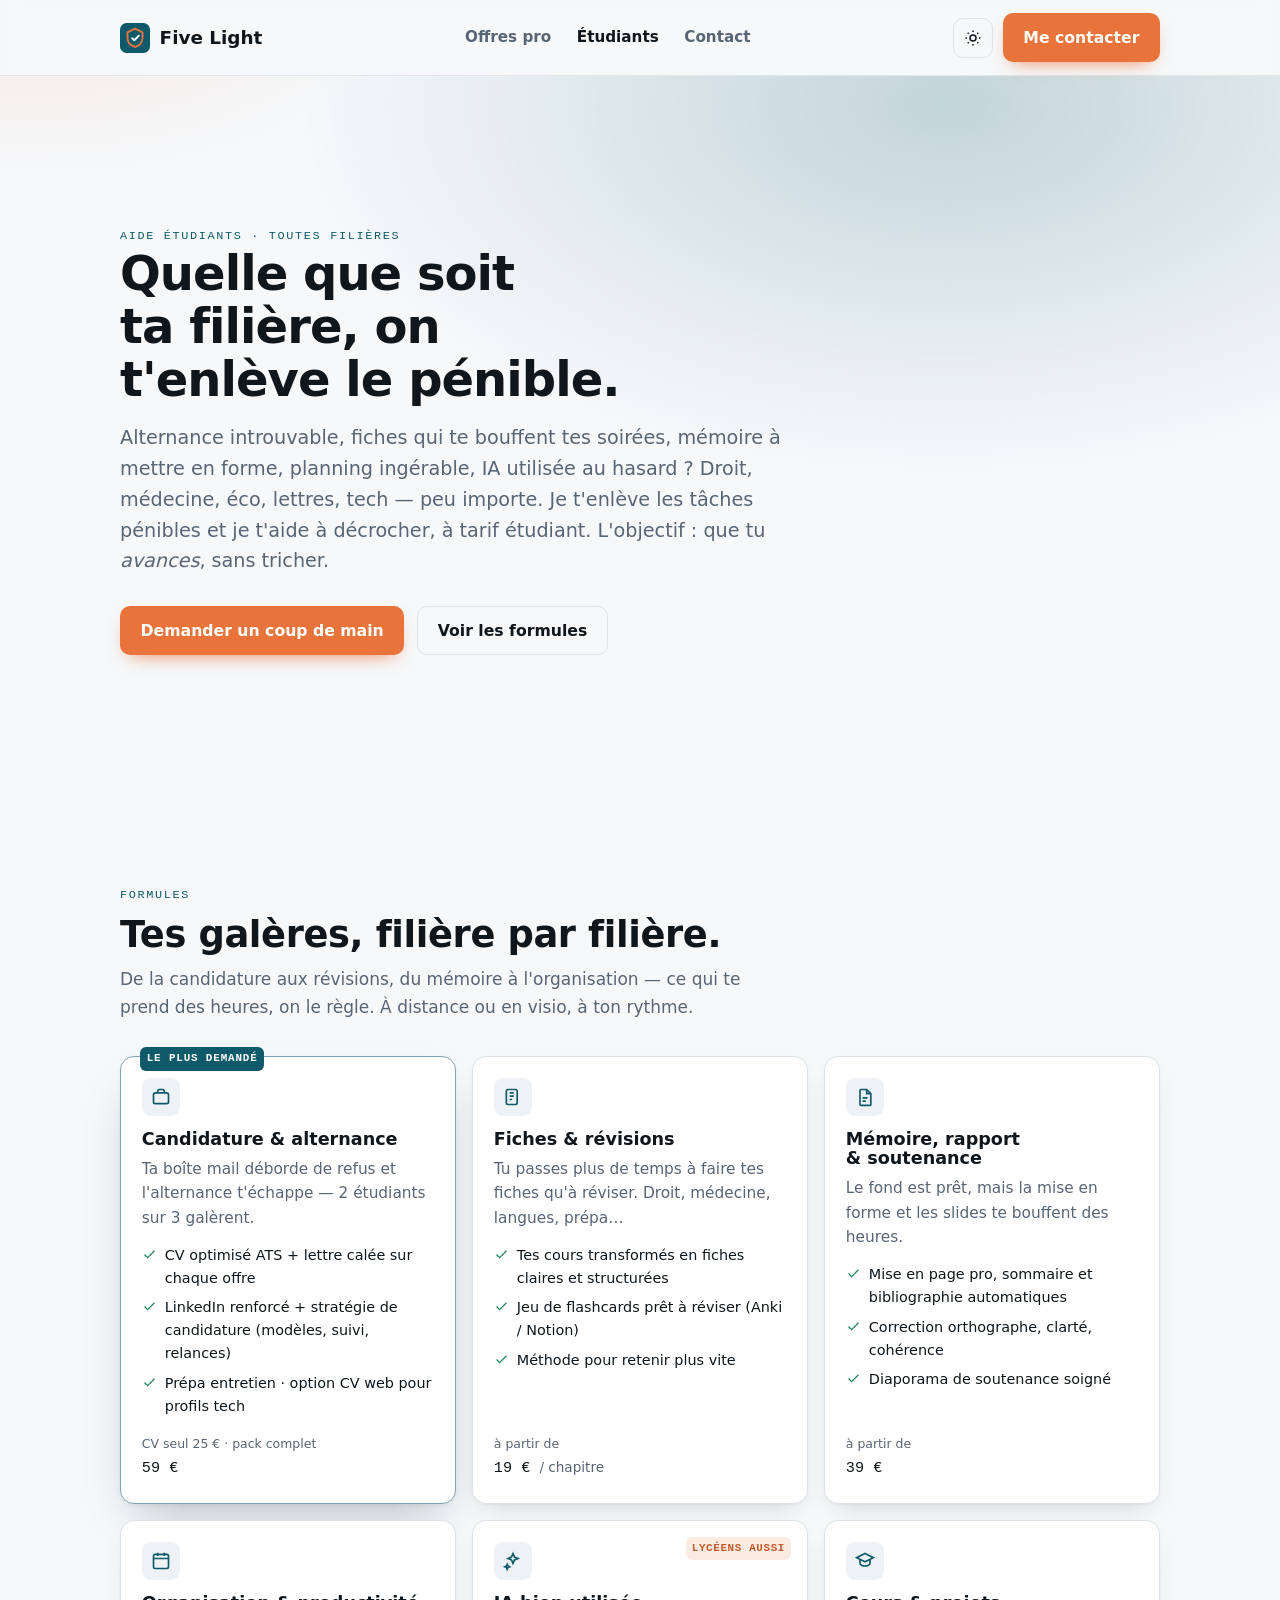
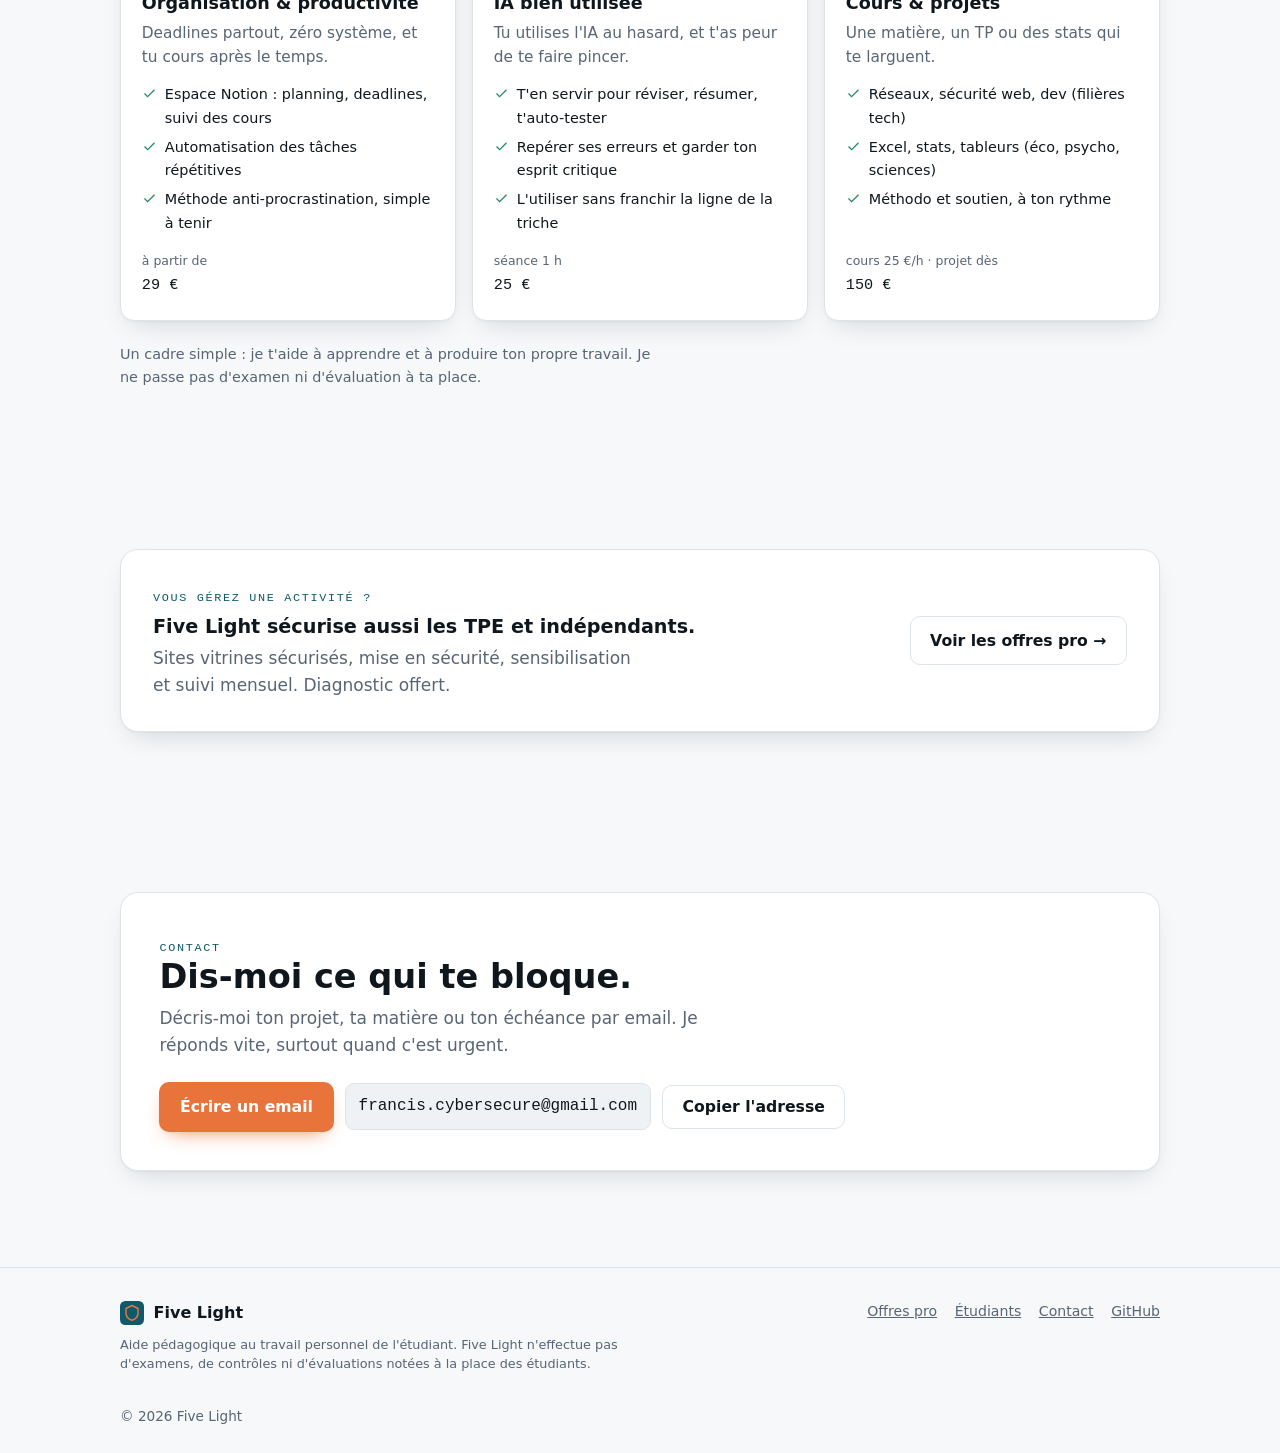
==== etudiants.html @ bbffa9ee "Add files via upload" ====
<!doctype html>
<html lang="fr">
<head>
<meta charset="utf-8">
<meta name="viewport" content="width=device-width, initial-scale=1, viewport-fit=cover">
<title>Five Light — Aide étudiants réseau & sécurité</title>
<meta name="description" content="Aide aux projets réseau et sécurité, cours particuliers, relecture avant rendu et optimisation de CV/candidatures, à tarif étudiant. Expliqué clairement pour que vous compreniez, pas seulement pour rendre.">

<meta http-equiv="Content-Security-Policy" content="default-src 'self'; style-src 'self' 'unsafe-inline' https://fonts.googleapis.com; font-src https://fonts.gstatic.com; img-src 'self' data:; script-src 'self' 'unsafe-inline'; connect-src 'self'; base-uri 'self'; form-action 'self'; object-src 'none'">
<meta name="referrer" content="strict-origin-when-cross-origin">
<meta name="color-scheme" content="light dark">
<meta name="theme-color" content="#0e5a6b">

<link rel="icon" href="data:image/svg+xml,%3Csvg xmlns='http://www.w3.org/2000/svg' viewBox='0 0 32 32'%3E%3Crect width='32' height='32' rx='7' fill='%230e5a6b'/%3E%3Cpath d='M16 6l8 4v6c0 5-3.4 8.2-8 9.6C11.4 24.2 8 21 8 16v-6z' fill='none' stroke='%23e8743b' stroke-width='2' stroke-linejoin='round'/%3E%3Cpath d='M13 16.2l2.2 2.2L20 13.6' fill='none' stroke='%23fff' stroke-width='2' stroke-linecap='round' stroke-linejoin='round'/%3E%3C/svg%3E">

<link rel="preconnect" href="https://fonts.googleapis.com">
<link rel="preconnect" href="https://fonts.gstatic.com" crossorigin>
<link rel="stylesheet" href="https://fonts.googleapis.com/css2?family=Sora:wght@500;600;700&family=Mulish:wght@400;500;600;700&family=IBM+Plex+Mono:wght@500&display=swap">
<link rel="stylesheet" href="styles.css">
</head>
<body>
<a class="skip" href="#top">Aller au contenu</a>

<header class="site">
  <div class="wrap nav">
    <a class="brand" href="index.html" aria-label="Five Light, accueil">
      <svg class="mark" viewBox="0 0 32 32" aria-hidden="true"><rect width="32" height="32" rx="7" fill="var(--primary)"/><path d="M16 6l8 4v6c0 5-3.4 8.2-8 9.6C11.4 24.2 8 21 8 16v-6z" fill="none" stroke="var(--accent)" stroke-width="2" stroke-linejoin="round"/><path d="M13 16.2l2.2 2.2L20 13.6" fill="none" stroke="#fff" stroke-width="2" stroke-linecap="round" stroke-linejoin="round"/></svg>
      Five&nbsp;Light
    </a>
    <nav class="nav-links" aria-label="Navigation principale">
      <a href="index.html#services">Offres pro</a>
      <a href="etudiants.html" aria-current="page">Étudiants</a>
      <a href="#contact">Contact</a>
    </nav>
    <div class="nav-cta">
      <button class="theme-btn" id="theme" aria-label="Basculer le thème clair/sombre" title="Thème clair/sombre">
        <svg width="18" height="18" viewBox="0 0 24 24" fill="none" stroke="currentColor" stroke-width="2" aria-hidden="true"><circle cx="12" cy="12" r="4"/><path d="M12 2v2M12 20v2M4.9 4.9l1.4 1.4M17.7 17.7l1.4 1.4M2 12h2M20 12h2M4.9 19.1l1.4-1.4M17.7 6.3l1.4-1.4"/></svg>
      </button>
      <a class="btn btn-primary" href="#contact">Me contacter</a>
    </div>
  </div>
</header>

<main id="top">

  <section class="hero subhero" aria-labelledby="h-hero">
    <div class="wrap">
      <span class="eyebrow">Aide étudiants · Toutes filières</span>
      <h1 id="h-hero">Quelle que soit ta filière, on t'enlève le pénible.</h1>
      <p class="lede">Alternance introuvable, fiches qui te bouffent tes soirées, mémoire à mettre en forme, planning ingérable, IA utilisée au hasard ? Droit, médecine, éco, lettres, tech — peu importe. Je t'enlève les tâches pénibles et je t'aide à décrocher, à tarif étudiant. L'objectif : que tu <em>avances</em>, sans tricher.</p>
      <div class="cta-row">
        <a class="btn btn-primary" href="#contact">Demander un coup de main</a>
        <a class="btn btn-ghost" href="#offres">Voir les formules</a>
      </div>
    </div>
  </section>

  <section id="offres" aria-labelledby="h-off">
    <div class="wrap">
      <div class="sec-head">
        <span class="eyebrow">Formules</span>
        <h2 id="h-off">Tes galères, filière par filière.</h2>
        <p>De la candidature aux révisions, du mémoire à l'organisation — ce qui te prend des heures, on le règle. À distance ou en visio, à ton rythme.</p>
      </div>

      <div class="cards three">
        <article class="card feature">
          <span class="ribbon">Le plus demandé</span>
          <div class="ico"><svg width="20" height="20" viewBox="0 0 24 24" fill="none" stroke="currentColor" stroke-width="2"><rect x="3" y="7" width="18" height="13" rx="2"/><path d="M8 7V5a2 2 0 0 1 2-2h4a2 2 0 0 1 2 2v2"/></svg></div>
          <h3>Candidature &amp; alternance</h3>
          <p>Ta boîte mail déborde de refus et l'alternance t'échappe — 2 étudiants sur 3 galèrent.</p>
          <ul>
            <li><svg width="15" height="15" viewBox="0 0 24 24" fill="none" stroke="currentColor" stroke-width="2"><path d="M20 6L9 17l-5-5"/></svg>CV optimisé ATS + lettre calée sur chaque offre</li>
            <li><svg width="15" height="15" viewBox="0 0 24 24" fill="none" stroke="currentColor" stroke-width="2"><path d="M20 6L9 17l-5-5"/></svg>LinkedIn renforcé + stratégie de candidature (modèles, suivi, relances)</li>
            <li><svg width="15" height="15" viewBox="0 0 24 24" fill="none" stroke="currentColor" stroke-width="2"><path d="M20 6L9 17l-5-5"/></svg>Prépa entretien · option CV web pour profils tech</li>
          </ul>
          <div class="price"><small>CV seul 25 € · pack complet</small>59 €</div>
        </article>

        <article class="card">
          <div class="ico"><svg width="20" height="20" viewBox="0 0 24 24" fill="none" stroke="currentColor" stroke-width="2"><rect x="4" y="3" width="13" height="18" rx="2"/><path d="M8 7h5M8 11h5M8 15h3"/></svg></div>
          <h3>Fiches &amp; révisions</h3>
          <p>Tu passes plus de temps à faire tes fiches qu'à réviser. Droit, médecine, langues, prépa…</p>
          <ul>
            <li><svg width="15" height="15" viewBox="0 0 24 24" fill="none" stroke="currentColor" stroke-width="2"><path d="M20 6L9 17l-5-5"/></svg>Tes cours transformés en fiches claires et structurées</li>
            <li><svg width="15" height="15" viewBox="0 0 24 24" fill="none" stroke="currentColor" stroke-width="2"><path d="M20 6L9 17l-5-5"/></svg>Jeu de flashcards prêt à réviser (Anki / Notion)</li>
            <li><svg width="15" height="15" viewBox="0 0 24 24" fill="none" stroke="currentColor" stroke-width="2"><path d="M20 6L9 17l-5-5"/></svg>Méthode pour retenir plus vite</li>
          </ul>
          <div class="price"><small>à partir de</small>19 € <span style="font-family:var(--body);font-size:.85rem;color:var(--muted)">/ chapitre</span></div>
        </article>

        <article class="card">
          <div class="ico"><svg width="20" height="20" viewBox="0 0 24 24" fill="none" stroke="currentColor" stroke-width="2"><path d="M7 3h7l5 5v13a1 1 0 0 1-1 1H7a1 1 0 0 1-1-1V4a1 1 0 0 1 1-1z"/><path d="M14 3v5h5M9 13h6M9 17h4"/></svg></div>
          <h3>Mémoire, rapport &amp; soutenance</h3>
          <p>Le fond est prêt, mais la mise en forme et les slides te bouffent des heures.</p>
          <ul>
            <li><svg width="15" height="15" viewBox="0 0 24 24" fill="none" stroke="currentColor" stroke-width="2"><path d="M20 6L9 17l-5-5"/></svg>Mise en page pro, sommaire et bibliographie automatiques</li>
            <li><svg width="15" height="15" viewBox="0 0 24 24" fill="none" stroke="currentColor" stroke-width="2"><path d="M20 6L9 17l-5-5"/></svg>Correction orthographe, clarté, cohérence</li>
            <li><svg width="15" height="15" viewBox="0 0 24 24" fill="none" stroke="currentColor" stroke-width="2"><path d="M20 6L9 17l-5-5"/></svg>Diaporama de soutenance soigné</li>
          </ul>
          <div class="price"><small>à partir de</small>39 €</div>
        </article>

        <article class="card">
          <div class="ico"><svg width="20" height="20" viewBox="0 0 24 24" fill="none" stroke="currentColor" stroke-width="2"><rect x="3" y="4" width="18" height="17" rx="2"/><path d="M3 9h18M8 2v4M16 2v4"/></svg></div>
          <h3>Organisation &amp; productivité</h3>
          <p>Deadlines partout, zéro système, et tu cours après le temps.</p>
          <ul>
            <li><svg width="15" height="15" viewBox="0 0 24 24" fill="none" stroke="currentColor" stroke-width="2"><path d="M20 6L9 17l-5-5"/></svg>Espace Notion : planning, deadlines, suivi des cours</li>
            <li><svg width="15" height="15" viewBox="0 0 24 24" fill="none" stroke="currentColor" stroke-width="2"><path d="M20 6L9 17l-5-5"/></svg>Automatisation des tâches répétitives</li>
            <li><svg width="15" height="15" viewBox="0 0 24 24" fill="none" stroke="currentColor" stroke-width="2"><path d="M20 6L9 17l-5-5"/></svg>Méthode anti-procrastination, simple à tenir</li>
          </ul>
          <div class="price"><small>à partir de</small>29 €</div>
        </article>

        <article class="card">
          <span class="tag">Lycéens aussi</span>
          <div class="ico"><svg width="20" height="20" viewBox="0 0 24 24" fill="none" stroke="currentColor" stroke-width="2"><path d="M12 3l1.8 4.2L18 9l-4.2 1.8L12 15l-1.8-4.2L6 9l4.2-1.8z"/><path d="M5 16l.8 1.8L8 19l-2.2.9L5 22l-.8-2.1L2 19l2.1-1z"/></svg></div>
          <h3>IA bien utilisée</h3>
          <p>Tu utilises l'IA au hasard, et t'as peur de te faire pincer.</p>
          <ul>
            <li><svg width="15" height="15" viewBox="0 0 24 24" fill="none" stroke="currentColor" stroke-width="2"><path d="M20 6L9 17l-5-5"/></svg>T'en servir pour réviser, résumer, t'auto-tester</li>
            <li><svg width="15" height="15" viewBox="0 0 24 24" fill="none" stroke="currentColor" stroke-width="2"><path d="M20 6L9 17l-5-5"/></svg>Repérer ses erreurs et garder ton esprit critique</li>
            <li><svg width="15" height="15" viewBox="0 0 24 24" fill="none" stroke="currentColor" stroke-width="2"><path d="M20 6L9 17l-5-5"/></svg>L'utiliser sans franchir la ligne de la triche</li>
          </ul>
          <div class="price"><small>séance 1 h</small>25 €</div>
        </article>

        <article class="card">
          <div class="ico"><svg width="20" height="20" viewBox="0 0 24 24" fill="none" stroke="currentColor" stroke-width="2"><path d="M12 3L2 8l10 5 10-5-10-5z"/><path d="M6 10v5c0 1.5 3 3 6 3s6-1.5 6-3v-5"/></svg></div>
          <h3>Cours &amp; projets</h3>
          <p>Une matière, un TP ou des stats qui te larguent.</p>
          <ul>
            <li><svg width="15" height="15" viewBox="0 0 24 24" fill="none" stroke="currentColor" stroke-width="2"><path d="M20 6L9 17l-5-5"/></svg>Réseaux, sécurité web, dev (filières tech)</li>
            <li><svg width="15" height="15" viewBox="0 0 24 24" fill="none" stroke="currentColor" stroke-width="2"><path d="M20 6L9 17l-5-5"/></svg>Excel, stats, tableurs (éco, psycho, sciences)</li>
            <li><svg width="15" height="15" viewBox="0 0 24 24" fill="none" stroke="currentColor" stroke-width="2"><path d="M20 6L9 17l-5-5"/></svg>Méthodo et soutien, à ton rythme</li>
          </ul>
          <div class="price"><small>cours 25 €/h · projet dès</small>150 €</div>
        </article>
      </div>

      <p style="margin-top:1.4rem;font-size:.9rem;color:var(--muted);max-width:60ch">Un cadre simple : je t'aide à apprendre et à produire ton propre travail. Je ne passe pas d'examen ni d'évaluation à ta place.</p>
    </div>
  </section>

  <section aria-label="Offres pro">
    <div class="wrap">
      <div class="crossband">
        <div>
          <span class="eyebrow">Vous gérez une activité ?</span>
          <h3 style="margin-top:.4rem">Five Light sécurise aussi les TPE et indépendants.</h3>
          <p style="margin-top:.5rem">Sites vitrines sécurisés, mise en sécurité, sensibilisation et suivi mensuel. Diagnostic offert.</p>
        </div>
        <a class="btn btn-ghost" href="index.html#services">Voir les offres pro →</a>
      </div>
    </div>
  </section>

  <section id="contact" aria-labelledby="h-ct">
    <div class="wrap">
      <div class="contact">
        <span class="eyebrow">Contact</span>
        <h2 id="h-ct">Dis-moi ce qui te bloque.</h2>
        <p>Décris-moi ton projet, ta matière ou ton échéance par email. Je réponds vite, surtout quand c'est urgent.</p>
        <div class="mailrow">
          <a class="btn btn-primary" href="mailto:francis.cybersecure@gmail.com?subject=Aide%20%C3%A9tudiant%20%E2%80%94%20Five%20Light">Écrire un email</a>
          <span class="mail" id="mail">francis.cybersecure@gmail.com</span>
          <button class="btn btn-ghost" id="copy" type="button">Copier l'adresse</button>
          <span class="copy-ok" id="copyok" hidden>Copié ✓</span>
        </div>
      </div>
    </div>
  </section>

</main>

<footer class="site">
  <div class="wrap">
    <div>
      <div class="brand" style="font-size:1rem">
        <svg class="mark" style="width:24px;height:24px" viewBox="0 0 32 32" aria-hidden="true"><rect width="32" height="32" rx="7" fill="var(--primary)"/><path d="M16 6l8 4v6c0 5-3.4 8.2-8 9.6C11.4 24.2 8 21 8 16v-6z" fill="none" stroke="var(--accent)" stroke-width="2" stroke-linejoin="round"/></svg>
        Five Light
      </div>
      <p class="disclaimer">Aide pédagogique au travail personnel de l'étudiant. Five Light n'effectue pas d'examens, de contrôles ni d'évaluations notées à la place des étudiants.</p>
    </div>
    <div class="foot-links">
      <a href="index.html#services">Offres pro</a>
      <a href="etudiants.html">Étudiants</a>
      <a href="#contact">Contact</a>
      <a href="https://github.com/franciscybersecure" target="_blank" rel="noopener noreferrer">GitHub</a>
    </div>
  </div>
  <div class="wrap" style="padding-block:0 1.6rem"><span style="color:var(--muted);font-size:.85rem">© <span id="year"></span> Five Light</span></div>
</footer>

<script>
(function(){
  "use strict";
  var root=document.documentElement;
  var y=document.getElementById('year'); if(y) y.textContent=new Date().getFullYear();
  var KEY='fl-theme';
  try{ var saved=localStorage.getItem(KEY); if(saved==='dark'||saved==='light') root.setAttribute('data-theme',saved); }catch(e){}
  var tbtn=document.getElementById('theme');
  if(tbtn) tbtn.addEventListener('click',function(){
    var cur=root.getAttribute('data-theme');
    var isDark = cur ? cur==='dark' : window.matchMedia('(prefers-color-scheme:dark)').matches;
    var next=isDark?'light':'dark';
    root.setAttribute('data-theme',next);
    try{ localStorage.setItem(KEY,next); }catch(e){}
  });
  var copy=document.getElementById('copy'), mail=document.getElementById('mail'), ok=document.getElementById('copyok');
  if(copy) copy.addEventListener('click',function(){
    var txt=mail?mail.textContent.trim():'';
    function done(){ if(ok){ ok.hidden=false; setTimeout(function(){ok.hidden=true;},2000);} }
    if(navigator.clipboard && navigator.clipboard.writeText){ navigator.clipboard.writeText(txt).then(done).catch(sel); } else { sel(); }
    function sel(){ try{ var r=document.createRange(); r.selectNodeContents(mail); var s=window.getSelection(); s.removeAllRanges(); s.addRange(r); done(); }catch(e){} }
  });
})();
</script>
</body>
</html>
---- styles.css ----
/* ============================================================
   Five Light — système de design partagé (vitrine + étudiants)
   Layout : éditorial aligné à gauche, héros à lueur douce,
            grilles de cartes, gros rythme vertical.
   ============================================================ */
:root{
  /* Couleurs — valeurs claires (thème par défaut) */
  --bg:#f6f8fa;
  --surface:#ffffff;
  --surface-2:#eef2f5;
  --fg:#0f171d;
  --muted:#586575;
  --border:#dde4ea;
  --primary:#0e5a6b;
  --primary-ink:#0a434f;
  --accent:#e8743b;
  --accent-ink:#c35a27;
  --good:#1f8a5b;
  --ring:rgba(14,90,107,.35);
  --shadow:0 1px 2px rgba(15,23,29,.04), 0 12px 28px -12px rgba(15,23,29,.18);
  --shadow-lg:0 2px 4px rgba(15,23,29,.05), 0 24px 48px -18px rgba(15,23,29,.28);

  --display:'Sora', ui-sans-serif, system-ui, sans-serif;
  --body:'Mulish', ui-sans-serif, system-ui, -apple-system, sans-serif;
  --mono:'IBM Plex Mono', ui-monospace, 'SFMono-Regular', Menlo, monospace;

  --maxw:1120px;
  --gutter:clamp(16px,5vw,40px);
  --radius:14px;
}
@media (prefers-color-scheme:dark){
  :root:not([data-theme="light"]){
    --bg:#0a1114; --surface:#111b20; --surface-2:#16242a;
    --fg:#e9f0f2; --muted:#9bacb6; --border:#20323a;
    --primary:#45b7cc; --primary-ink:#8fd6e2;
    --accent:#ff8a54; --accent-ink:#ffab80;
    --good:#43c68a;
    --ring:rgba(69,183,204,.4);
    --shadow:0 1px 2px rgba(0,0,0,.4), 0 16px 34px -14px rgba(0,0,0,.6);
    --shadow-lg:0 2px 4px rgba(0,0,0,.5), 0 28px 56px -20px rgba(0,0,0,.72);
    color-scheme:dark;
  }
}
:root[data-theme="dark"]{
  --bg:#0a1114; --surface:#111b20; --surface-2:#16242a;
  --fg:#e9f0f2; --muted:#9bacb6; --border:#20323a;
  --primary:#45b7cc; --primary-ink:#8fd6e2;
  --accent:#ff8a54; --accent-ink:#ffab80;
  --good:#43c68a;
  --ring:rgba(69,183,204,.4);
  --shadow:0 1px 2px rgba(0,0,0,.4), 0 16px 34px -14px rgba(0,0,0,.6);
  --shadow-lg:0 2px 4px rgba(0,0,0,.5), 0 28px 56px -20px rgba(0,0,0,.72);
  color-scheme:dark;
}

*{box-sizing:border-box}
html{-webkit-text-size-adjust:100%;scroll-behavior:smooth}
@media(prefers-reduced-motion:reduce){html{scroll-behavior:auto}*{transition:none!important;animation:none!important}}
body{
  margin:0;background:var(--bg);color:var(--fg);
  font-family:var(--body);font-size:17px;line-height:1.6;
  -webkit-font-smoothing:antialiased;text-rendering:optimizeLegibility;
}
img{max-width:100%;display:block}
a{color:inherit}
h1,h2,h3{font-family:var(--display);font-weight:700;line-height:1.1;text-wrap:balance;margin:0}
p{margin:0}
:focus-visible{outline:3px solid var(--ring);outline-offset:2px;border-radius:6px}

.wrap{max-width:var(--maxw);margin-inline:auto;padding-inline:var(--gutter)}
.eyebrow{font-family:var(--mono);font-size:.74rem;letter-spacing:.14em;text-transform:uppercase;color:var(--primary)}
.skip{position:absolute;left:-9999px}
.skip:focus{left:var(--gutter);top:8px;z-index:100;background:var(--surface);padding:.5em 1em;border-radius:8px;border:1px solid var(--border)}

/* Boutons */
.btn{display:inline-flex;align-items:center;gap:.5em;font-family:var(--display);font-weight:600;font-size:.98rem;
  padding:.72em 1.25em;border-radius:10px;border:1px solid transparent;cursor:pointer;text-decoration:none;
  transition:transform .12s ease, box-shadow .2s ease, background .2s ease}
.btn-primary{background:var(--accent);color:#fff;box-shadow:0 8px 20px -10px var(--accent)}
.btn-primary:hover{transform:translateY(-1px)}
.btn-ghost{background:transparent;color:var(--fg);border-color:var(--border)}
.btn-ghost:hover{background:var(--surface-2)}

/* En-tête */
header.site{position:sticky;top:env(safe-area-inset-top,0px);z-index:50;
  background:color-mix(in srgb, var(--bg) 88%, transparent);
  backdrop-filter:saturate(1.2) blur(10px);border-bottom:1px solid var(--border)}
.nav{display:flex;align-items:center;justify-content:space-between;gap:1rem;padding-block:.8rem}
.brand{display:flex;align-items:center;gap:.6rem;font-family:var(--display);font-weight:700;font-size:1.15rem;text-decoration:none;color:var(--fg)}
.brand .mark{width:30px;height:30px;flex:none}
.nav-links{display:flex;align-items:center;gap:1.6rem}
.nav-links a{text-decoration:none;color:var(--muted);font-weight:600;font-size:.95rem}
.nav-links a:hover,.nav-links a[aria-current="page"]{color:var(--fg)}
.nav-cta{display:flex;align-items:center;gap:.6rem}
.theme-btn{background:transparent;border:1px solid var(--border);color:var(--fg);width:40px;height:40px;border-radius:10px;cursor:pointer;display:grid;place-items:center;flex:none}
.theme-btn:hover{background:var(--surface-2)}
@media(max-width:780px){.nav-links{display:none}}

/* Héros */
.hero{position:relative;overflow:hidden}
.hero::before{content:"";position:absolute;inset:-20% -10% auto -10%;height:120%;pointer-events:none;
  background:radial-gradient(60% 60% at 70% 20%, color-mix(in srgb,var(--primary) 22%, transparent), transparent 70%),
             radial-gradient(40% 40% at 10% 0%, color-mix(in srgb,var(--accent) 16%, transparent), transparent 70%)}
.hero .wrap{position:relative;padding-block:clamp(3rem,8vw,6rem)}
.hero h1{font-size:clamp(2.1rem,6vw,3.6rem);letter-spacing:-.02em;max-width:17ch}
.hero .lede{margin-top:1.1rem;max-width:56ch;font-size:clamp(1.05rem,2.5vw,1.2rem);color:var(--muted)}
.hero .cta-row{display:flex;flex-wrap:wrap;gap:.8rem;margin-top:1.8rem}
.subhero .wrap{padding-block:clamp(2.4rem,6vw,4rem)}
.subhero h1{font-size:clamp(1.9rem,5vw,3rem)}

.trust{display:flex;flex-wrap:wrap;gap:1.4rem;margin-top:2.4rem;padding-top:1.4rem;border-top:1px solid var(--border)}
.trust .item{display:flex;align-items:center;gap:.55rem;font-size:.9rem;color:var(--muted)}
.trust .item b{color:var(--fg);font-weight:700}
.trust svg{color:var(--primary);flex:none}

/* Sections */
section{padding-block:clamp(2.8rem,7vw,5rem)}
.sec-head{max-width:60ch;margin-bottom:2.2rem}
.sec-head h2{font-size:clamp(1.6rem,4vw,2.3rem);letter-spacing:-.01em;margin-top:.5rem}
.sec-head p{margin-top:.7rem;color:var(--muted)}

/* Cartes offres */
.group-label{font-family:var(--mono);font-size:.78rem;letter-spacing:.1em;text-transform:uppercase;color:var(--muted);margin:1.6rem 0 .9rem}
.cards{display:grid;grid-template-columns:repeat(auto-fit,minmax(265px,1fr));gap:1rem}
.cards.four{grid-template-columns:repeat(4,1fr)}
@media(max-width:980px){.cards.four{grid-template-columns:repeat(2,1fr)}}
@media(max-width:560px){.cards.four{grid-template-columns:1fr}}
.cards.three{grid-template-columns:repeat(3,1fr)}
@media(max-width:860px){.cards.three{grid-template-columns:repeat(2,1fr)}}
@media(max-width:560px){.cards.three{grid-template-columns:1fr}}
.card{background:var(--surface);border:1px solid var(--border);border-radius:var(--radius);padding:1.3rem 1.3rem 1.4rem;
  box-shadow:var(--shadow);display:flex;flex-direction:column;min-width:0;position:relative}
.card.feature{border-color:color-mix(in srgb,var(--primary) 45%, var(--border));box-shadow:var(--shadow-lg)}
.card .ico{width:38px;height:38px;border-radius:9px;background:var(--surface-2);color:var(--primary);display:grid;place-items:center;margin-bottom:.9rem}
.card h3{font-size:1.1rem}
.card p{margin-top:.45rem;color:var(--muted);font-size:.96rem}
.card ul{margin:.85rem 0 0;padding:0;list-style:none;display:flex;flex-direction:column;gap:.4rem}
.card ul li{display:flex;gap:.5rem;font-size:.9rem}
.card ul li svg{color:var(--good);flex:none;margin-top:3px}
.card .price{margin-top:auto;padding-top:1rem;font-family:var(--mono);font-size:.95rem;color:var(--fg)}
.card .price small{display:block;font-family:var(--body);color:var(--muted);font-size:.78rem;margin-bottom:.15rem;letter-spacing:0}
.card .tag{position:absolute;top:1rem;right:1rem;font-size:.68rem;font-family:var(--mono);letter-spacing:.06em;text-transform:uppercase;
  color:var(--accent-ink);background:color-mix(in srgb,var(--accent) 14%, transparent);padding:.25em .55em;border-radius:6px;font-weight:700}
.ribbon{position:absolute;top:-10px;left:1.2rem;background:var(--primary);color:#fff;font-size:.68rem;font-family:var(--mono);
  letter-spacing:.08em;text-transform:uppercase;padding:.3em .6em;border-radius:6px;font-weight:700}

/* Bandeau conformité / pills */
.pills{display:flex;flex-wrap:wrap;gap:.5rem;margin-top:1.4rem}
.pill{font-size:.8rem;color:var(--fg);background:var(--surface);border:1px solid var(--border);padding:.4em .75em;border-radius:999px;display:inline-flex;gap:.4rem;align-items:center}
.pill svg{color:var(--primary)}

/* Approche */
.steps{display:grid;grid-template-columns:repeat(auto-fit,minmax(210px,1fr));gap:1.1rem;counter-reset:s}
.step{position:relative;padding:1.2rem;border-radius:var(--radius);background:var(--surface);border:1px solid var(--border)}
.step .n{counter-increment:s;font-family:var(--mono);font-size:.8rem;color:var(--primary)}
.step .n::before{content:"0" counter(s)}
.step h3{font-size:1.05rem;margin-top:.35rem}
.step p{margin-top:.4rem;color:var(--muted);font-size:.93rem}

/* À propos */
.about{display:grid;grid-template-columns:1.1fr .9fr;gap:2.2rem;align-items:start}
@media(max-width:820px){.about{grid-template-columns:1fr}}
.about p+p{margin-top:1rem;color:var(--muted)}
.who{display:flex;align-items:center;gap:1rem;margin-bottom:1.4rem}
.who .avatar{width:84px;height:84px;border-radius:50%;object-fit:cover;border:2px solid var(--border);background:var(--surface-2);flex:none}
.who b{display:block;font-family:var(--display);font-size:1.05rem}
.who span{color:var(--muted);font-size:.9rem}
.creds{background:var(--surface);border:1px solid var(--border);border-radius:var(--radius);padding:1.3rem;box-shadow:var(--shadow)}
.creds h3{font-size:1rem;font-family:var(--display)}
.creds ul{list-style:none;margin:.9rem 0 0;padding:0;display:flex;flex-direction:column;gap:.75rem}
.creds li{display:flex;gap:.65rem;font-size:.93rem}
.creds li svg{color:var(--primary);flex:none;margin-top:3px}
.creds .score{color:var(--accent-ink);font-weight:700;font-family:var(--mono)}

/* Bande d'appel inter-pages */
.crossband{background:var(--surface);border:1px solid var(--border);border-radius:calc(var(--radius) + 4px);box-shadow:var(--shadow);
  padding:clamp(1.3rem,4vw,2rem);display:flex;flex-wrap:wrap;gap:1rem;align-items:center;justify-content:space-between}
.crossband p{color:var(--muted);max-width:46ch}
.crossband h3{font-size:1.2rem}

/* Contact */
.contact{background:var(--surface);border:1px solid var(--border);border-radius:calc(var(--radius) + 4px);box-shadow:var(--shadow);padding:clamp(1.4rem,4vw,2.4rem)}
.contact h2{font-size:clamp(1.5rem,4vw,2.1rem)}
.contact p{margin-top:.6rem;color:var(--muted);max-width:52ch}
.mailrow{display:flex;flex-wrap:wrap;align-items:center;gap:.7rem;margin-top:1.4rem}
.mail{font-family:var(--mono);font-size:1rem;background:var(--surface-2);border:1px solid var(--border);padding:.6em .8em;border-radius:9px;user-select:all}
.copy-ok{font-size:.85rem;color:var(--good);font-weight:700}
.socials{display:flex;gap:.7rem;margin-top:1.3rem;flex-wrap:wrap}
.socials a{display:inline-flex;align-items:center;gap:.5rem;text-decoration:none;color:var(--fg);border:1px solid var(--border);padding:.55em .9em;border-radius:9px;font-weight:600;font-size:.92rem}
.socials a:hover{background:var(--surface-2)}

/* Pied */
footer.site{border-top:1px solid var(--border);margin-top:1rem}
footer.site .wrap{padding-block:2rem;display:flex;flex-wrap:wrap;gap:1rem;justify-content:space-between;align-items:flex-start;color:var(--muted);font-size:.88rem}
footer.site a{color:var(--muted)}
footer.site a:hover{color:var(--fg)}
.foot-links{display:flex;gap:1.1rem;flex-wrap:wrap}
.disclaimer{max-width:62ch;font-size:.8rem;color:var(--muted);margin-top:.6rem;line-height:1.5}
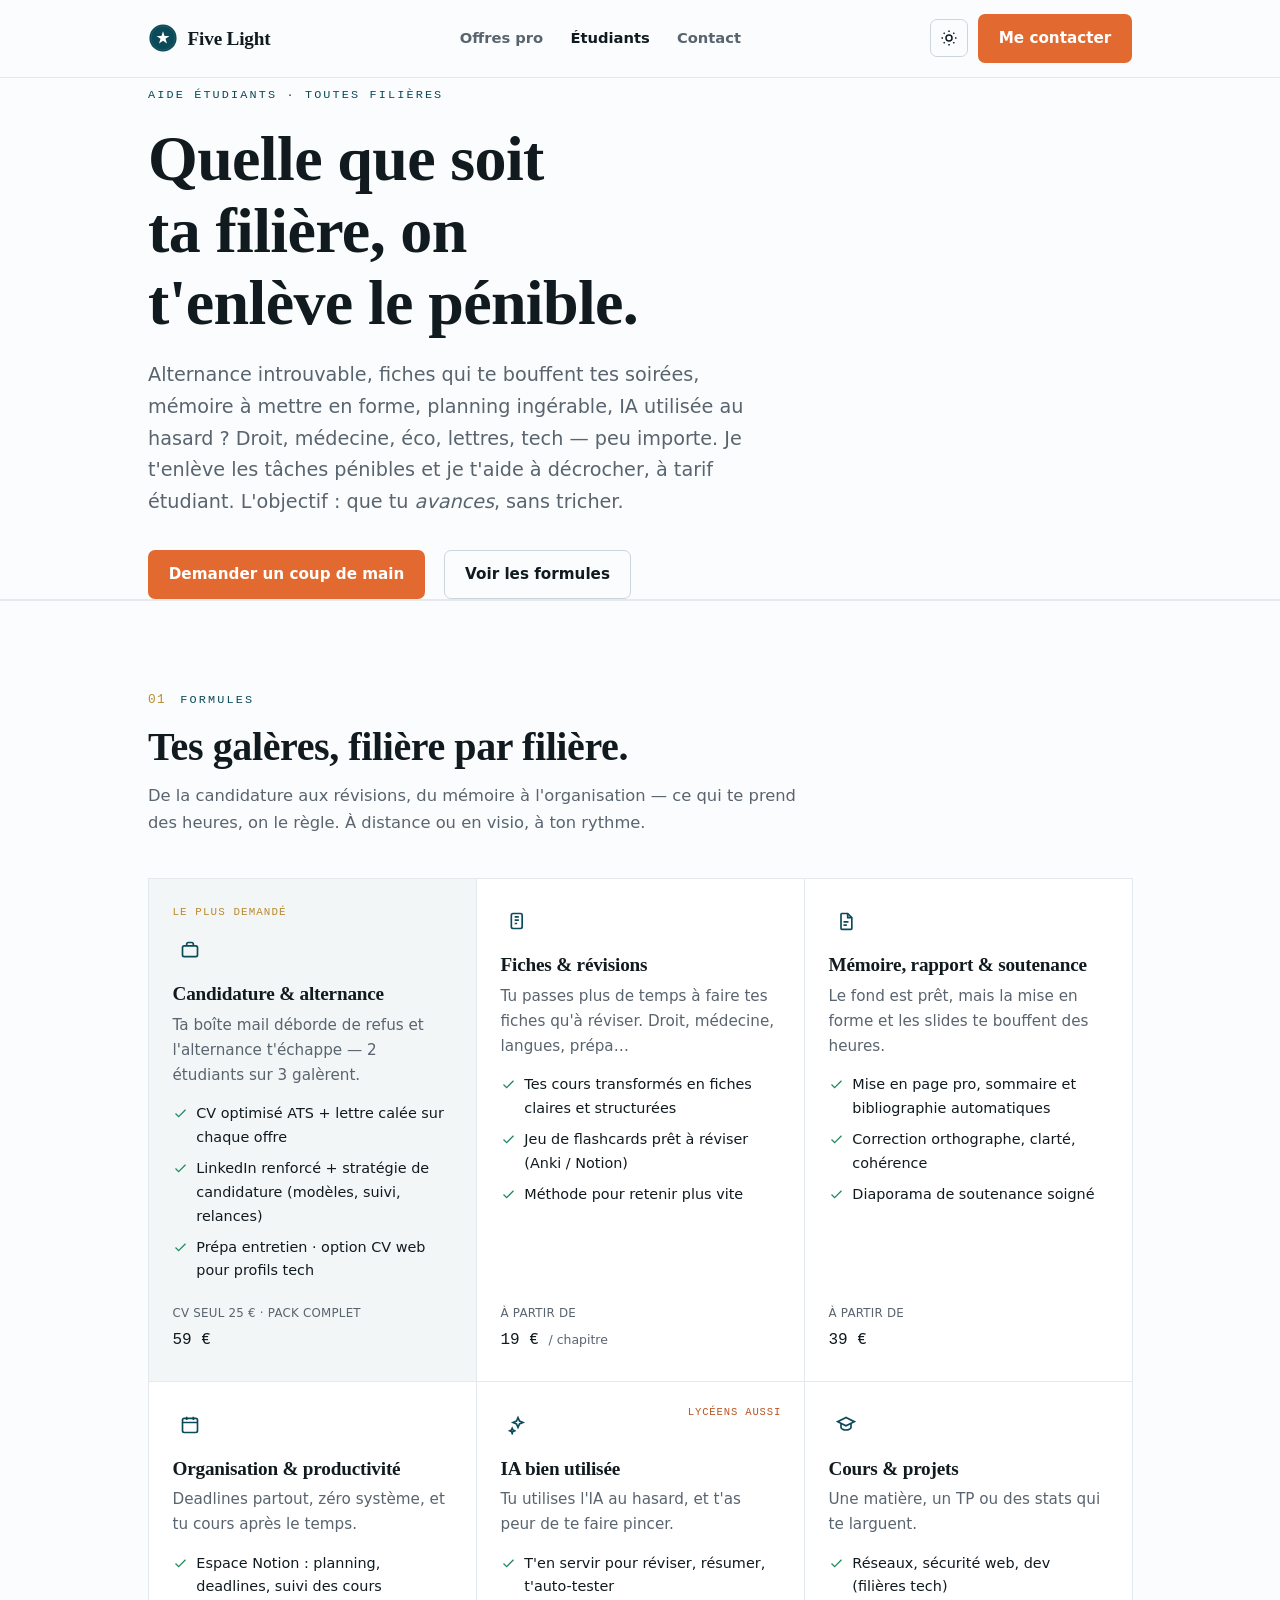
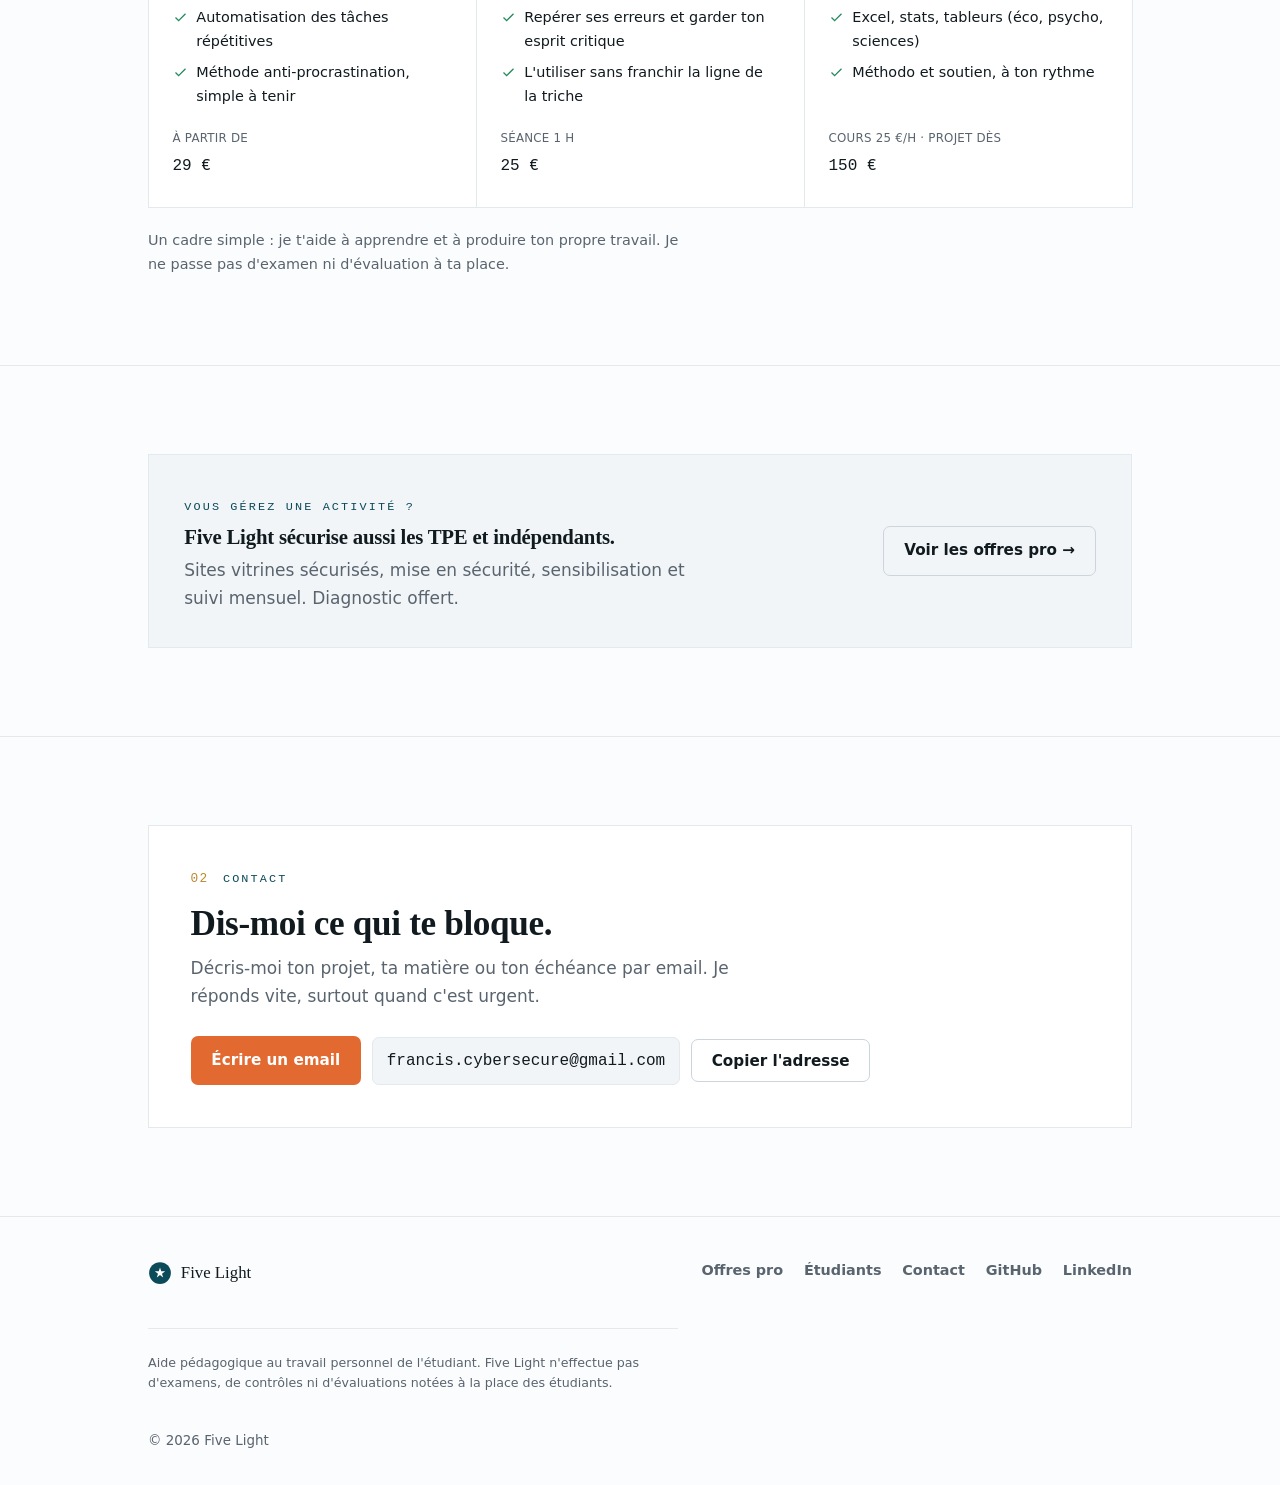
==== commit 0abd0b0f: "Add files via upload" ====
--- a/etudiants.html
+++ b/etudiants.html
@@ -3,19 +3,19 @@
 <head>
 <meta charset="utf-8">
 <meta name="viewport" content="width=device-width, initial-scale=1, viewport-fit=cover">
-<title>Five Light — Aide étudiants réseau & sécurité</title>
-<meta name="description" content="Aide aux projets réseau et sécurité, cours particuliers, relecture avant rendu et optimisation de CV/candidatures, à tarif étudiant. Expliqué clairement pour que vous compreniez, pas seulement pour rendre.">
+<title>Five Light — Aide étudiants, toutes filières</title>
+<meta name="description" content="Candidature et alternance, fiches de révision, mémoire et soutenance, organisation, bon usage de l'IA, cours et projets — toutes filières, à tarif étudiant. Expliqué clairement pour que tu avances, pas seulement pour rendre.">
 
 <meta http-equiv="Content-Security-Policy" content="default-src 'self'; style-src 'self' 'unsafe-inline' https://fonts.googleapis.com; font-src https://fonts.gstatic.com; img-src 'self' data:; script-src 'self' 'unsafe-inline'; connect-src 'self'; base-uri 'self'; form-action 'self'; object-src 'none'">
 <meta name="referrer" content="strict-origin-when-cross-origin">
 <meta name="color-scheme" content="light dark">
-<meta name="theme-color" content="#0e5a6b">
-
-<link rel="icon" href="data:image/svg+xml,%3Csvg xmlns='http://www.w3.org/2000/svg' viewBox='0 0 32 32'%3E%3Crect width='32' height='32' rx='7' fill='%230e5a6b'/%3E%3Cpath d='M16 6l8 4v6c0 5-3.4 8.2-8 9.6C11.4 24.2 8 21 8 16v-6z' fill='none' stroke='%23e8743b' stroke-width='2' stroke-linejoin='round'/%3E%3Cpath d='M13 16.2l2.2 2.2L20 13.6' fill='none' stroke='%23fff' stroke-width='2' stroke-linecap='round' stroke-linejoin='round'/%3E%3C/svg%3E">
+<meta name="theme-color" content="#0b4a58">
+
+<link rel="icon" href="data:image/svg+xml,%3Csvg xmlns='http://www.w3.org/2000/svg' viewBox='0 0 64 64'%3E%3Crect width='64' height='64' rx='14' fill='%230b4a58'/%3E%3Cpath d='M32 17.5 L35.29 27.47 L45.79 27.52 L37.33 33.73 L40.53 43.73 L32 37.6 L23.47 43.73 L26.67 33.73 L18.21 27.52 L28.71 27.47 Z' fill='%23fff'/%3E%3C/svg%3E">
 
 <link rel="preconnect" href="https://fonts.googleapis.com">
 <link rel="preconnect" href="https://fonts.gstatic.com" crossorigin>
-<link rel="stylesheet" href="https://fonts.googleapis.com/css2?family=Sora:wght@500;600;700&family=Mulish:wght@400;500;600;700&family=IBM+Plex+Mono:wght@500&display=swap">
+<link rel="stylesheet" href="https://fonts.googleapis.com/css2?family=Spectral:wght@500;600;700&family=Mulish:wght@400;500;600;700&family=IBM+Plex+Mono:wght@500&display=swap">
 <link rel="stylesheet" href="styles.css">
 </head>
 <body>
@@ -24,7 +24,11 @@
 <header class="site">
   <div class="wrap nav">
     <a class="brand" href="index.html" aria-label="Five Light, accueil">
-      <svg class="mark" viewBox="0 0 32 32" aria-hidden="true"><rect width="32" height="32" rx="7" fill="var(--primary)"/><path d="M16 6l8 4v6c0 5-3.4 8.2-8 9.6C11.4 24.2 8 21 8 16v-6z" fill="none" stroke="var(--accent)" stroke-width="2" stroke-linejoin="round"/><path d="M13 16.2l2.2 2.2L20 13.6" fill="none" stroke="#fff" stroke-width="2" stroke-linecap="round" stroke-linejoin="round"/></svg>
+      <svg class="mark" viewBox="0 0 64 64" aria-hidden="true">
+        <circle cx="32" cy="32" r="29" fill="var(--primary)"/>
+        <circle cx="32" cy="32" r="25.5" fill="none" stroke="#fff" stroke-opacity="0.18" stroke-width="1"/>
+        <path d="M32 17.5 L35.29 27.47 L45.79 27.52 L37.33 33.73 L40.53 43.73 L32 37.6 L23.47 43.73 L26.67 33.73 L18.21 27.52 L28.71 27.47 Z" fill="#fff"/>
+      </svg>
       Five&nbsp;Light
     </a>
     <nav class="nav-links" aria-label="Navigation principale">
@@ -58,7 +62,7 @@
   <section id="offres" aria-labelledby="h-off">
     <div class="wrap">
       <div class="sec-head">
-        <span class="eyebrow">Formules</span>
+        <div class="kick"><span class="num">01</span><span class="eyebrow">Formules</span></div>
         <h2 id="h-off">Tes galères, filière par filière.</h2>
         <p>De la candidature aux révisions, du mémoire à l'organisation — ce qui te prend des heures, on le règle. À distance ou en visio, à ton rythme.</p>
       </div>
@@ -86,7 +90,7 @@
             <li><svg width="15" height="15" viewBox="0 0 24 24" fill="none" stroke="currentColor" stroke-width="2"><path d="M20 6L9 17l-5-5"/></svg>Jeu de flashcards prêt à réviser (Anki / Notion)</li>
             <li><svg width="15" height="15" viewBox="0 0 24 24" fill="none" stroke="currentColor" stroke-width="2"><path d="M20 6L9 17l-5-5"/></svg>Méthode pour retenir plus vite</li>
           </ul>
-          <div class="price"><small>à partir de</small>19 € <span style="font-family:var(--body);font-size:.85rem;color:var(--muted)">/ chapitre</span></div>
+          <div class="price"><small>à partir de</small>19 € <span style="font-family:var(--sans);font-size:.78rem;color:var(--muted)">/ chapitre</span></div>
         </article>
 
         <article class="card">
@@ -159,7 +163,7 @@
   <section id="contact" aria-labelledby="h-ct">
     <div class="wrap">
       <div class="contact">
-        <span class="eyebrow">Contact</span>
+        <div class="kick"><span class="num">02</span><span class="eyebrow">Contact</span></div>
         <h2 id="h-ct">Dis-moi ce qui te bloque.</h2>
         <p>Décris-moi ton projet, ta matière ou ton échéance par email. Je réponds vite, surtout quand c'est urgent.</p>
         <div class="mailrow">
@@ -176,21 +180,25 @@
 
 <footer class="site">
   <div class="wrap">
-    <div>
-      <div class="brand" style="font-size:1rem">
-        <svg class="mark" style="width:24px;height:24px" viewBox="0 0 32 32" aria-hidden="true"><rect width="32" height="32" rx="7" fill="var(--primary)"/><path d="M16 6l8 4v6c0 5-3.4 8.2-8 9.6C11.4 24.2 8 21 8 16v-6z" fill="none" stroke="var(--accent)" stroke-width="2" stroke-linejoin="round"/></svg>
+    <div class="foot-grid">
+      <div class="foot-brand">
+        <svg class="mark" viewBox="0 0 64 64" aria-hidden="true">
+          <circle cx="32" cy="32" r="29" fill="var(--primary)"/>
+          <path d="M32 17.5 L35.29 27.47 L45.79 27.52 L37.33 33.73 L40.53 43.73 L32 37.6 L23.47 43.73 L26.67 33.73 L18.21 27.52 L28.71 27.47 Z" fill="#fff"/>
+        </svg>
         Five Light
       </div>
-      <p class="disclaimer">Aide pédagogique au travail personnel de l'étudiant. Five Light n'effectue pas d'examens, de contrôles ni d'évaluations notées à la place des étudiants.</p>
-    </div>
-    <div class="foot-links">
-      <a href="index.html#services">Offres pro</a>
-      <a href="etudiants.html">Étudiants</a>
-      <a href="#contact">Contact</a>
-      <a href="https://github.com/franciscybersecure" target="_blank" rel="noopener noreferrer">GitHub</a>
-    </div>
+      <div class="foot-links">
+        <a href="index.html#services">Offres pro</a>
+        <a href="etudiants.html">Étudiants</a>
+        <a href="#contact">Contact</a>
+        <a href="https://github.com/francis-cybersecure" target="_blank" rel="noopener noreferrer">GitHub</a>
+        <a href="https://www.linkedin.com/in/francis-tabuguia-2506b2285/" target="_blank" rel="noopener noreferrer">LinkedIn</a>
+      </div>
+    </div>
+    <p class="disclaimer">Aide pédagogique au travail personnel de l'étudiant. Five Light n'effectue pas d'examens, de contrôles ni d'évaluations notées à la place des étudiants.</p>
+    <div style="padding-bottom:2rem"><span class="copyr">© <span id="year"></span> Five Light</span></div>
   </div>
-  <div class="wrap" style="padding-block:0 1.6rem"><span style="color:var(--muted);font-size:.85rem">© <span id="year"></span> Five Light</span></div>
 </footer>
 
 <script>
--- a/styles.css
+++ b/styles.css
@@ -1,198 +1,183 @@
 /* ============================================================
-   Five Light — système de design partagé (vitrine + étudiants)
-   Layout : éditorial aligné à gauche, héros à lueur douce,
-            grilles de cartes, gros rythme vertical.
+   Five Light — système de design (refonte éditoriale)
+   Direction : studio de cybersécurité. Serif Spectral en titres,
+   filets fins plutôt qu'ombres, grille structurée, corail parcimonieux,
+   accents mono "techniques". Étoile de marque. Clair & sombre.
    ============================================================ */
 :root{
-  /* Couleurs — valeurs claires (thème par défaut) */
-  --bg:#f6f8fa;
-  --surface:#ffffff;
-  --surface-2:#eef2f5;
-  --fg:#0f171d;
-  --muted:#586575;
-  --border:#dde4ea;
-  --primary:#0e5a6b;
-  --primary-ink:#0a434f;
-  --accent:#e8743b;
-  --accent-ink:#c35a27;
-  --good:#1f8a5b;
-  --ring:rgba(14,90,107,.35);
-  --shadow:0 1px 2px rgba(15,23,29,.04), 0 12px 28px -12px rgba(15,23,29,.18);
-  --shadow-lg:0 2px 4px rgba(15,23,29,.05), 0 24px 48px -18px rgba(15,23,29,.28);
+  --bg:#fbfcfd; --surface:#ffffff; --surface-2:#f1f5f7;
+  --ink:#101a1f; --muted:#59646f; --line:#e3e9ed; --line-strong:#cbd5db;
+  --primary:#0b4a58; --primary-ink:#083743; --link:#156b7e;
+  --accent:#e26a30; --accent-ink:#bb531f;
+  --gold:#b98a2e; --good:#1f8a5b;
 
-  --display:'Sora', ui-sans-serif, system-ui, sans-serif;
-  --body:'Mulish', ui-sans-serif, system-ui, -apple-system, sans-serif;
+  --serif:'Spectral', Georgia, 'Times New Roman', serif;
+  --sans:'Mulish', ui-sans-serif, system-ui, -apple-system, sans-serif;
   --mono:'IBM Plex Mono', ui-monospace, 'SFMono-Regular', Menlo, monospace;
 
-  --maxw:1120px;
-  --gutter:clamp(16px,5vw,40px);
-  --radius:14px;
+  --maxw:1080px; --gutter:clamp(20px,5vw,48px); --radius:10px;
 }
-@media (prefers-color-scheme:dark){
-  :root:not([data-theme="light"]){
-    --bg:#0a1114; --surface:#111b20; --surface-2:#16242a;
-    --fg:#e9f0f2; --muted:#9bacb6; --border:#20323a;
-    --primary:#45b7cc; --primary-ink:#8fd6e2;
-    --accent:#ff8a54; --accent-ink:#ffab80;
-    --good:#43c68a;
-    --ring:rgba(69,183,204,.4);
-    --shadow:0 1px 2px rgba(0,0,0,.4), 0 16px 34px -14px rgba(0,0,0,.6);
-    --shadow-lg:0 2px 4px rgba(0,0,0,.5), 0 28px 56px -20px rgba(0,0,0,.72);
-    color-scheme:dark;
-  }
-}
+@media (prefers-color-scheme:dark){:root:not([data-theme="light"]){
+  --bg:#0a1216; --surface:#0f1b21; --surface-2:#13232a;
+  --ink:#e9f0f2; --muted:#9aa8b1; --line:#20323a; --line-strong:#2c414a;
+  --primary:#4fb3c6; --primary-ink:#8fd6e2; --link:#67c2d4;
+  --accent:#ff8a54; --accent-ink:#ffab80;
+  --gold:#d9b25a; --good:#43c68a;
+  color-scheme:dark;
+}}
 :root[data-theme="dark"]{
-  --bg:#0a1114; --surface:#111b20; --surface-2:#16242a;
-  --fg:#e9f0f2; --muted:#9bacb6; --border:#20323a;
-  --primary:#45b7cc; --primary-ink:#8fd6e2;
+  --bg:#0a1216; --surface:#0f1b21; --surface-2:#13232a;
+  --ink:#e9f0f2; --muted:#9aa8b1; --line:#20323a; --line-strong:#2c414a;
+  --primary:#4fb3c6; --primary-ink:#8fd6e2; --link:#67c2d4;
   --accent:#ff8a54; --accent-ink:#ffab80;
-  --good:#43c68a;
-  --ring:rgba(69,183,204,.4);
-  --shadow:0 1px 2px rgba(0,0,0,.4), 0 16px 34px -14px rgba(0,0,0,.6);
-  --shadow-lg:0 2px 4px rgba(0,0,0,.5), 0 28px 56px -20px rgba(0,0,0,.72);
+  --gold:#d9b25a; --good:#43c68a;
   color-scheme:dark;
 }
 
 *{box-sizing:border-box}
 html{-webkit-text-size-adjust:100%;scroll-behavior:smooth}
-@media(prefers-reduced-motion:reduce){html{scroll-behavior:auto}*{transition:none!important;animation:none!important}}
-body{
-  margin:0;background:var(--bg);color:var(--fg);
-  font-family:var(--body);font-size:17px;line-height:1.6;
-  -webkit-font-smoothing:antialiased;text-rendering:optimizeLegibility;
-}
+@media(prefers-reduced-motion:reduce){html{scroll-behavior:auto}*{transition:none!important}}
+body{margin:0;background:var(--bg);color:var(--ink);font-family:var(--sans);
+  font-size:17px;line-height:1.65;-webkit-font-smoothing:antialiased;text-rendering:optimizeLegibility}
 img{max-width:100%;display:block}
-a{color:inherit}
-h1,h2,h3{font-family:var(--display);font-weight:700;line-height:1.1;text-wrap:balance;margin:0}
+a{color:var(--link)}
+h1,h2,h3,h4{font-family:var(--serif);font-weight:600;line-height:1.12;letter-spacing:-.01em;margin:0;color:var(--ink);text-wrap:balance}
 p{margin:0}
-:focus-visible{outline:3px solid var(--ring);outline-offset:2px;border-radius:6px}
+::selection{background:color-mix(in srgb,var(--primary) 22%, transparent)}
+:focus-visible{outline:2px solid var(--primary);outline-offset:3px;border-radius:4px}
 
 .wrap{max-width:var(--maxw);margin-inline:auto;padding-inline:var(--gutter)}
-.eyebrow{font-family:var(--mono);font-size:.74rem;letter-spacing:.14em;text-transform:uppercase;color:var(--primary)}
 .skip{position:absolute;left:-9999px}
-.skip:focus{left:var(--gutter);top:8px;z-index:100;background:var(--surface);padding:.5em 1em;border-radius:8px;border:1px solid var(--border)}
+.skip:focus{left:var(--gutter);top:8px;z-index:100;background:var(--surface);padding:.5em 1em;border:1px solid var(--line);border-radius:6px}
 
-/* Boutons */
-.btn{display:inline-flex;align-items:center;gap:.5em;font-family:var(--display);font-weight:600;font-size:.98rem;
-  padding:.72em 1.25em;border-radius:10px;border:1px solid transparent;cursor:pointer;text-decoration:none;
-  transition:transform .12s ease, box-shadow .2s ease, background .2s ease}
-.btn-primary{background:var(--accent);color:#fff;box-shadow:0 8px 20px -10px var(--accent)}
-.btn-primary:hover{transform:translateY(-1px)}
-.btn-ghost{background:transparent;color:var(--fg);border-color:var(--border)}
-.btn-ghost:hover{background:var(--surface-2)}
+.eyebrow{font-family:var(--mono);font-size:.74rem;letter-spacing:.18em;text-transform:uppercase;color:var(--primary);font-weight:500}
+.num{font-family:var(--mono);color:var(--gold);font-size:.8rem;letter-spacing:.1em}
 
-/* En-tête */
+/* ---------- Boutons ---------- */
+.btn{display:inline-flex;align-items:center;gap:.5em;font-family:var(--sans);font-weight:700;font-size:.95rem;
+  padding:.74em 1.3em;border-radius:7px;border:1px solid transparent;cursor:pointer;text-decoration:none;
+  transition:background .2s ease, color .2s ease, border-color .2s ease}
+.btn-primary{background:var(--accent);color:#fff}
+.btn-primary:hover{background:var(--accent-ink)}
+.btn-ghost{background:transparent;color:var(--ink);border-color:var(--line-strong)}
+.btn-ghost:hover{border-color:var(--primary);color:var(--primary)}
+.btn-link{background:none;color:var(--primary);padding:.74em .2em;font-weight:700}
+.btn-link:hover{gap:.75em}
+
+/* ---------- En-tête ---------- */
 header.site{position:sticky;top:env(safe-area-inset-top,0px);z-index:50;
-  background:color-mix(in srgb, var(--bg) 88%, transparent);
-  backdrop-filter:saturate(1.2) blur(10px);border-bottom:1px solid var(--border)}
-.nav{display:flex;align-items:center;justify-content:space-between;gap:1rem;padding-block:.8rem}
-.brand{display:flex;align-items:center;gap:.6rem;font-family:var(--display);font-weight:700;font-size:1.15rem;text-decoration:none;color:var(--fg)}
+  background:color-mix(in srgb,var(--bg) 85%, transparent);backdrop-filter:saturate(1.1) blur(10px);
+  border-bottom:1px solid var(--line)}
+.nav{display:flex;align-items:center;justify-content:space-between;gap:1rem;padding-block:.85rem}
+.brand{display:flex;align-items:center;gap:.6rem;font-family:var(--serif);font-weight:600;font-size:1.2rem;letter-spacing:-.01em;text-decoration:none;color:var(--ink)}
 .brand .mark{width:30px;height:30px;flex:none}
-.nav-links{display:flex;align-items:center;gap:1.6rem}
-.nav-links a{text-decoration:none;color:var(--muted);font-weight:600;font-size:.95rem}
-.nav-links a:hover,.nav-links a[aria-current="page"]{color:var(--fg)}
+.nav-links{display:flex;align-items:center;gap:1.7rem}
+.nav-links a{text-decoration:none;color:var(--muted);font-weight:600;font-size:.92rem}
+.nav-links a:hover,.nav-links a[aria-current="page"]{color:var(--ink)}
 .nav-cta{display:flex;align-items:center;gap:.6rem}
-.theme-btn{background:transparent;border:1px solid var(--border);color:var(--fg);width:40px;height:40px;border-radius:10px;cursor:pointer;display:grid;place-items:center;flex:none}
-.theme-btn:hover{background:var(--surface-2)}
-@media(max-width:780px){.nav-links{display:none}}
+.theme-btn{background:transparent;border:1px solid var(--line-strong);color:var(--ink);width:38px;height:38px;border-radius:7px;cursor:pointer;display:grid;place-items:center;flex:none}
+.theme-btn:hover{border-color:var(--primary);color:var(--primary)}
+@media(max-width:800px){.nav-links{display:none}}
 
-/* Héros */
-.hero{position:relative;overflow:hidden}
-.hero::before{content:"";position:absolute;inset:-20% -10% auto -10%;height:120%;pointer-events:none;
-  background:radial-gradient(60% 60% at 70% 20%, color-mix(in srgb,var(--primary) 22%, transparent), transparent 70%),
-             radial-gradient(40% 40% at 10% 0%, color-mix(in srgb,var(--accent) 16%, transparent), transparent 70%)}
-.hero .wrap{position:relative;padding-block:clamp(3rem,8vw,6rem)}
-.hero h1{font-size:clamp(2.1rem,6vw,3.6rem);letter-spacing:-.02em;max-width:17ch}
-.hero .lede{margin-top:1.1rem;max-width:56ch;font-size:clamp(1.05rem,2.5vw,1.2rem);color:var(--muted)}
-.hero .cta-row{display:flex;flex-wrap:wrap;gap:.8rem;margin-top:1.8rem}
-.subhero .wrap{padding-block:clamp(2.4rem,6vw,4rem)}
-.subhero h1{font-size:clamp(1.9rem,5vw,3rem)}
-
-.trust{display:flex;flex-wrap:wrap;gap:1.4rem;margin-top:2.4rem;padding-top:1.4rem;border-top:1px solid var(--border)}
-.trust .item{display:flex;align-items:center;gap:.55rem;font-size:.9rem;color:var(--muted)}
-.trust .item b{color:var(--fg);font-weight:700}
+/* ---------- Héros ---------- */
+.hero{border-bottom:1px solid var(--line);position:relative;overflow:hidden;padding-block:0}
+.hero-grid{display:grid;grid-template-columns:1.4fr .6fr;gap:2rem;align-items:center;padding-block:clamp(3rem,8vw,6rem);position:relative}
+@media(max-width:820px){.hero-grid{grid-template-columns:1fr}}
+.hero h1{font-size:clamp(2.3rem,6vw,4rem);margin-top:1.1rem;max-width:16ch}
+.hero .lede{margin-top:1.3rem;max-width:52ch;font-size:clamp(1.05rem,2.4vw,1.2rem);color:var(--muted)}
+.cta-row{display:flex;flex-wrap:wrap;gap:.6rem 1.2rem;align-items:center;margin-top:2rem}
+.hero-mark{display:grid;place-items:center}
+.hero-mark svg{width:100%;max-width:230px;height:auto;opacity:.9}
+@media(max-width:820px){.hero-mark{display:none}}
+.trust{list-style:none;margin:2.4rem 0 0;padding:1.3rem 0 0;border-top:1px solid var(--line);
+  display:flex;flex-wrap:wrap;gap:.6rem 1.6rem}
+.trust li{display:flex;align-items:center;gap:.5rem;font-size:.9rem;color:var(--muted)}
+.trust li b{color:var(--ink);font-weight:700}
 .trust svg{color:var(--primary);flex:none}
 
-/* Sections */
-section{padding-block:clamp(2.8rem,7vw,5rem)}
-.sec-head{max-width:60ch;margin-bottom:2.2rem}
-.sec-head h2{font-size:clamp(1.6rem,4vw,2.3rem);letter-spacing:-.01em;margin-top:.5rem}
-.sec-head p{margin-top:.7rem;color:var(--muted)}
+/* ---------- Sections ---------- */
+section{padding-block:clamp(3rem,7vw,5.5rem)}
+section + section{border-top:1px solid var(--line)}
+.sec-head{max-width:60ch;margin-bottom:2.6rem}
+.kick{display:flex;align-items:baseline;gap:.9rem;margin-bottom:.9rem}
+.sec-head h2{font-size:clamp(1.8rem,4vw,2.5rem)}
+.sec-head p{margin-top:.8rem;color:var(--muted);font-size:1.02rem}
 
-/* Cartes offres */
-.group-label{font-family:var(--mono);font-size:.78rem;letter-spacing:.1em;text-transform:uppercase;color:var(--muted);margin:1.6rem 0 .9rem}
-.cards{display:grid;grid-template-columns:repeat(auto-fit,minmax(265px,1fr));gap:1rem}
+/* ---------- Cartes (filets, plates) ---------- */
+.group-label{font-family:var(--mono);font-size:.76rem;letter-spacing:.12em;text-transform:uppercase;color:var(--muted);margin:2rem 0 1rem}
+.cards{display:grid;grid-template-columns:repeat(auto-fit,minmax(255px,1fr));gap:0}
 .cards.four{grid-template-columns:repeat(4,1fr)}
+.cards.three{grid-template-columns:repeat(3,1fr)}
 @media(max-width:980px){.cards.four{grid-template-columns:repeat(2,1fr)}}
-@media(max-width:560px){.cards.four{grid-template-columns:1fr}}
-.cards.three{grid-template-columns:repeat(3,1fr)}
 @media(max-width:860px){.cards.three{grid-template-columns:repeat(2,1fr)}}
-@media(max-width:560px){.cards.three{grid-template-columns:1fr}}
-.card{background:var(--surface);border:1px solid var(--border);border-radius:var(--radius);padding:1.3rem 1.3rem 1.4rem;
-  box-shadow:var(--shadow);display:flex;flex-direction:column;min-width:0;position:relative}
-.card.feature{border-color:color-mix(in srgb,var(--primary) 45%, var(--border));box-shadow:var(--shadow-lg)}
-.card .ico{width:38px;height:38px;border-radius:9px;background:var(--surface-2);color:var(--primary);display:grid;place-items:center;margin-bottom:.9rem}
-.card h3{font-size:1.1rem}
-.card p{margin-top:.45rem;color:var(--muted);font-size:.96rem}
-.card ul{margin:.85rem 0 0;padding:0;list-style:none;display:flex;flex-direction:column;gap:.4rem}
-.card ul li{display:flex;gap:.5rem;font-size:.9rem}
-.card ul li svg{color:var(--good);flex:none;margin-top:3px}
-.card .price{margin-top:auto;padding-top:1rem;font-family:var(--mono);font-size:.95rem;color:var(--fg)}
-.card .price small{display:block;font-family:var(--body);color:var(--muted);font-size:.78rem;margin-bottom:.15rem;letter-spacing:0}
-.card .tag{position:absolute;top:1rem;right:1rem;font-size:.68rem;font-family:var(--mono);letter-spacing:.06em;text-transform:uppercase;
-  color:var(--accent-ink);background:color-mix(in srgb,var(--accent) 14%, transparent);padding:.25em .55em;border-radius:6px;font-weight:700}
-.ribbon{position:absolute;top:-10px;left:1.2rem;background:var(--primary);color:#fff;font-size:.68rem;font-family:var(--mono);
-  letter-spacing:.08em;text-transform:uppercase;padding:.3em .6em;border-radius:6px;font-weight:700}
+@media(max-width:560px){.cards.four,.cards.three{grid-template-columns:1fr}}
+/* grille à filets : bordures partagées */
+.card{background:var(--surface);border:1px solid var(--line);margin:-0.5px;padding:1.6rem 1.5rem 1.7rem;
+  display:flex;flex-direction:column;min-width:0;position:relative;transition:background .2s ease}
+.card:hover{background:var(--surface-2)}
+.card.feature{background:color-mix(in srgb,var(--primary) 5%, var(--surface))}
+.card .ico{width:34px;height:34px;color:var(--primary);display:grid;place-items:center;margin-bottom:1rem}
+.card h3{font-size:1.2rem}
+.card p{margin-top:.5rem;color:var(--muted);font-size:.95rem}
+.card ul{margin:.9rem 0 0;padding:0;list-style:none;display:flex;flex-direction:column;gap:.45rem}
+.card ul li{display:flex;gap:.55rem;font-size:.9rem;color:var(--ink)}
+.card ul li svg{color:var(--good);flex:none;margin-top:4px}
+.card .price{margin-top:auto;padding-top:1.3rem;font-family:var(--mono);font-size:1rem;color:var(--ink);font-variant-numeric:tabular-nums}
+.card .price small{display:block;font-family:var(--sans);color:var(--muted);font-size:.74rem;letter-spacing:.02em;margin-bottom:.25rem;text-transform:uppercase}
+.card .tag{position:absolute;top:1.4rem;right:1.4rem;font-size:.66rem;font-family:var(--mono);letter-spacing:.08em;text-transform:uppercase;color:var(--accent-ink)}
+.ribbon{font-family:var(--mono);font-size:.68rem;letter-spacing:.1em;text-transform:uppercase;color:var(--gold);margin-bottom:.7rem;display:block}
 
-/* Bandeau conformité / pills */
-.pills{display:flex;flex-wrap:wrap;gap:.5rem;margin-top:1.4rem}
-.pill{font-size:.8rem;color:var(--fg);background:var(--surface);border:1px solid var(--border);padding:.4em .75em;border-radius:999px;display:inline-flex;gap:.4rem;align-items:center}
+/* ---------- Pills / conformité ---------- */
+.pills{display:flex;flex-wrap:wrap;gap:.5rem;margin-top:1.6rem}
+.pill{font-size:.8rem;color:var(--muted);border:1px solid var(--line);padding:.42em .8em;border-radius:999px;display:inline-flex;gap:.45rem;align-items:center}
 .pill svg{color:var(--primary)}
 
-/* Approche */
-.steps{display:grid;grid-template-columns:repeat(auto-fit,minmax(210px,1fr));gap:1.1rem;counter-reset:s}
-.step{position:relative;padding:1.2rem;border-radius:var(--radius);background:var(--surface);border:1px solid var(--border)}
-.step .n{counter-increment:s;font-family:var(--mono);font-size:.8rem;color:var(--primary)}
-.step .n::before{content:"0" counter(s)}
-.step h3{font-size:1.05rem;margin-top:.35rem}
-.step p{margin-top:.4rem;color:var(--muted);font-size:.93rem}
+/* ---------- Approche (étapes numérotées) ---------- */
+.steps{display:grid;grid-template-columns:repeat(auto-fit,minmax(210px,1fr));gap:0}
+.step{padding:1.5rem;border:1px solid var(--line);margin:-0.5px}
+.step .s-n{font-family:var(--serif);font-size:1.6rem;color:var(--primary);line-height:1}
+.step h3{font-size:1.1rem;margin-top:.7rem}
+.step p{margin-top:.5rem;color:var(--muted);font-size:.93rem}
 
-/* À propos */
-.about{display:grid;grid-template-columns:1.1fr .9fr;gap:2.2rem;align-items:start}
+/* ---------- À propos ---------- */
+.about{display:grid;grid-template-columns:1.1fr .9fr;gap:2.6rem;align-items:start}
 @media(max-width:820px){.about{grid-template-columns:1fr}}
 .about p+p{margin-top:1rem;color:var(--muted)}
-.who{display:flex;align-items:center;gap:1rem;margin-bottom:1.4rem}
-.who .avatar{width:84px;height:84px;border-radius:50%;object-fit:cover;border:2px solid var(--border);background:var(--surface-2);flex:none}
-.who b{display:block;font-family:var(--display);font-size:1.05rem}
+.who{display:flex;align-items:center;gap:1rem;margin-bottom:1.5rem}
+.who .avatar{width:76px;height:76px;border-radius:50%;object-fit:cover;border:1px solid var(--line-strong);background:var(--surface-2);flex:none}
+.who b{display:block;font-family:var(--serif);font-size:1.1rem}
 .who span{color:var(--muted);font-size:.9rem}
-.creds{background:var(--surface);border:1px solid var(--border);border-radius:var(--radius);padding:1.3rem;box-shadow:var(--shadow)}
-.creds h3{font-size:1rem;font-family:var(--display)}
-.creds ul{list-style:none;margin:.9rem 0 0;padding:0;display:flex;flex-direction:column;gap:.75rem}
+.creds{border:1px solid var(--line);padding:1.5rem}
+.creds h3{font-size:1.05rem}
+.creds ul{list-style:none;margin:1rem 0 0;padding:0;display:flex;flex-direction:column;gap:.8rem}
 .creds li{display:flex;gap:.65rem;font-size:.93rem}
 .creds li svg{color:var(--primary);flex:none;margin-top:3px}
-.creds .score{color:var(--accent-ink);font-weight:700;font-family:var(--mono)}
+.creds .score{color:var(--gold);font-weight:700;font-family:var(--mono)}
 
-/* Bande d'appel inter-pages */
-.crossband{background:var(--surface);border:1px solid var(--border);border-radius:calc(var(--radius) + 4px);box-shadow:var(--shadow);
-  padding:clamp(1.3rem,4vw,2rem);display:flex;flex-wrap:wrap;gap:1rem;align-items:center;justify-content:space-between}
-.crossband p{color:var(--muted);max-width:46ch}
-.crossband h3{font-size:1.2rem}
+/* ---------- Bande inter-pages ---------- */
+.crossband{border:1px solid var(--line);background:var(--surface-2);padding:clamp(1.4rem,4vw,2.2rem);
+  display:flex;flex-wrap:wrap;gap:1.2rem;align-items:center;justify-content:space-between}
+.crossband p{color:var(--muted);max-width:48ch;margin-top:.5rem}
+.crossband h3{font-size:1.3rem}
 
-/* Contact */
-.contact{background:var(--surface);border:1px solid var(--border);border-radius:calc(var(--radius) + 4px);box-shadow:var(--shadow);padding:clamp(1.4rem,4vw,2.4rem)}
-.contact h2{font-size:clamp(1.5rem,4vw,2.1rem)}
-.contact p{margin-top:.6rem;color:var(--muted);max-width:52ch}
-.mailrow{display:flex;flex-wrap:wrap;align-items:center;gap:.7rem;margin-top:1.4rem}
-.mail{font-family:var(--mono);font-size:1rem;background:var(--surface-2);border:1px solid var(--border);padding:.6em .8em;border-radius:9px;user-select:all}
+/* ---------- Contact ---------- */
+.contact{border:1px solid var(--line);background:var(--surface);padding:clamp(1.6rem,4vw,2.6rem)}
+.contact h2{font-size:clamp(1.6rem,4vw,2.2rem)}
+.contact p{margin-top:.7rem;color:var(--muted);max-width:52ch}
+.mailrow{display:flex;flex-wrap:wrap;align-items:center;gap:.7rem;margin-top:1.6rem}
+.mail{font-family:var(--mono);font-size:1rem;background:var(--surface-2);border:1px solid var(--line);padding:.6em .85em;border-radius:7px;user-select:all}
 .copy-ok{font-size:.85rem;color:var(--good);font-weight:700}
-.socials{display:flex;gap:.7rem;margin-top:1.3rem;flex-wrap:wrap}
-.socials a{display:inline-flex;align-items:center;gap:.5rem;text-decoration:none;color:var(--fg);border:1px solid var(--border);padding:.55em .9em;border-radius:9px;font-weight:600;font-size:.92rem}
-.socials a:hover{background:var(--surface-2)}
+.socials{display:flex;gap:.7rem;margin-top:1.4rem;flex-wrap:wrap}
+.socials a{display:inline-flex;align-items:center;gap:.5rem;text-decoration:none;color:var(--ink);border:1px solid var(--line-strong);padding:.55em .95em;border-radius:7px;font-weight:600;font-size:.9rem}
+.socials a:hover{border-color:var(--primary);color:var(--primary)}
 
-/* Pied */
-footer.site{border-top:1px solid var(--border);margin-top:1rem}
-footer.site .wrap{padding-block:2rem;display:flex;flex-wrap:wrap;gap:1rem;justify-content:space-between;align-items:flex-start;color:var(--muted);font-size:.88rem}
-footer.site a{color:var(--muted)}
-footer.site a:hover{color:var(--fg)}
-.foot-links{display:flex;gap:1.1rem;flex-wrap:wrap}
-.disclaimer{max-width:62ch;font-size:.8rem;color:var(--muted);margin-top:.6rem;line-height:1.5}
+/* ---------- Pied ---------- */
+footer.site{border-top:1px solid var(--line);margin-top:0}
+.foot-grid{display:flex;flex-wrap:wrap;gap:2rem;justify-content:space-between;padding-block:2.6rem}
+.foot-brand{display:flex;align-items:center;gap:.55rem;font-family:var(--serif);font-size:1.05rem}
+.foot-brand .mark{width:24px;height:24px}
+.foot-links{display:flex;gap:1.3rem;flex-wrap:wrap}
+.foot-links a{color:var(--muted);text-decoration:none;font-size:.9rem;font-weight:600}
+.foot-links a:hover{color:var(--ink)}
+.disclaimer{max-width:66ch;font-size:.79rem;color:var(--muted);line-height:1.6;padding-bottom:2rem;border-top:1px solid var(--line);padding-top:1.5rem}
+.copyr{color:var(--muted);font-size:.84rem}
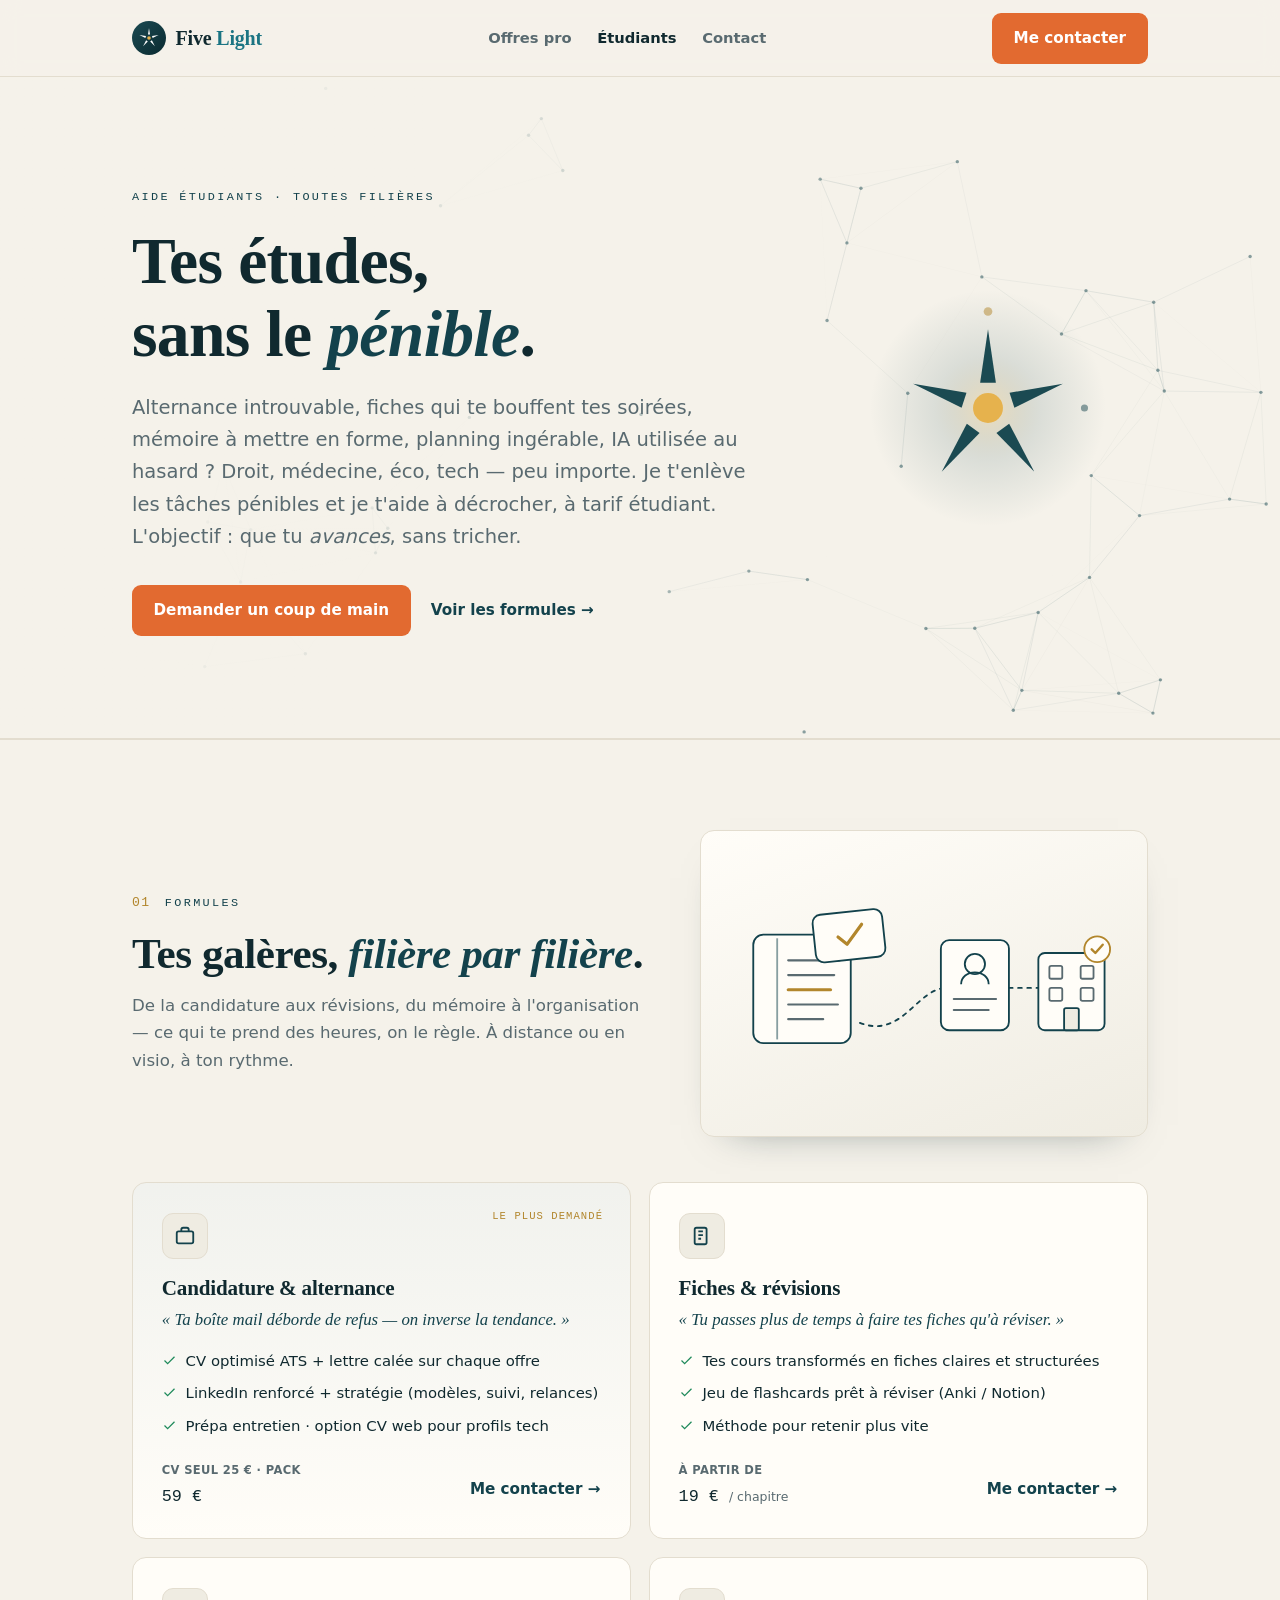
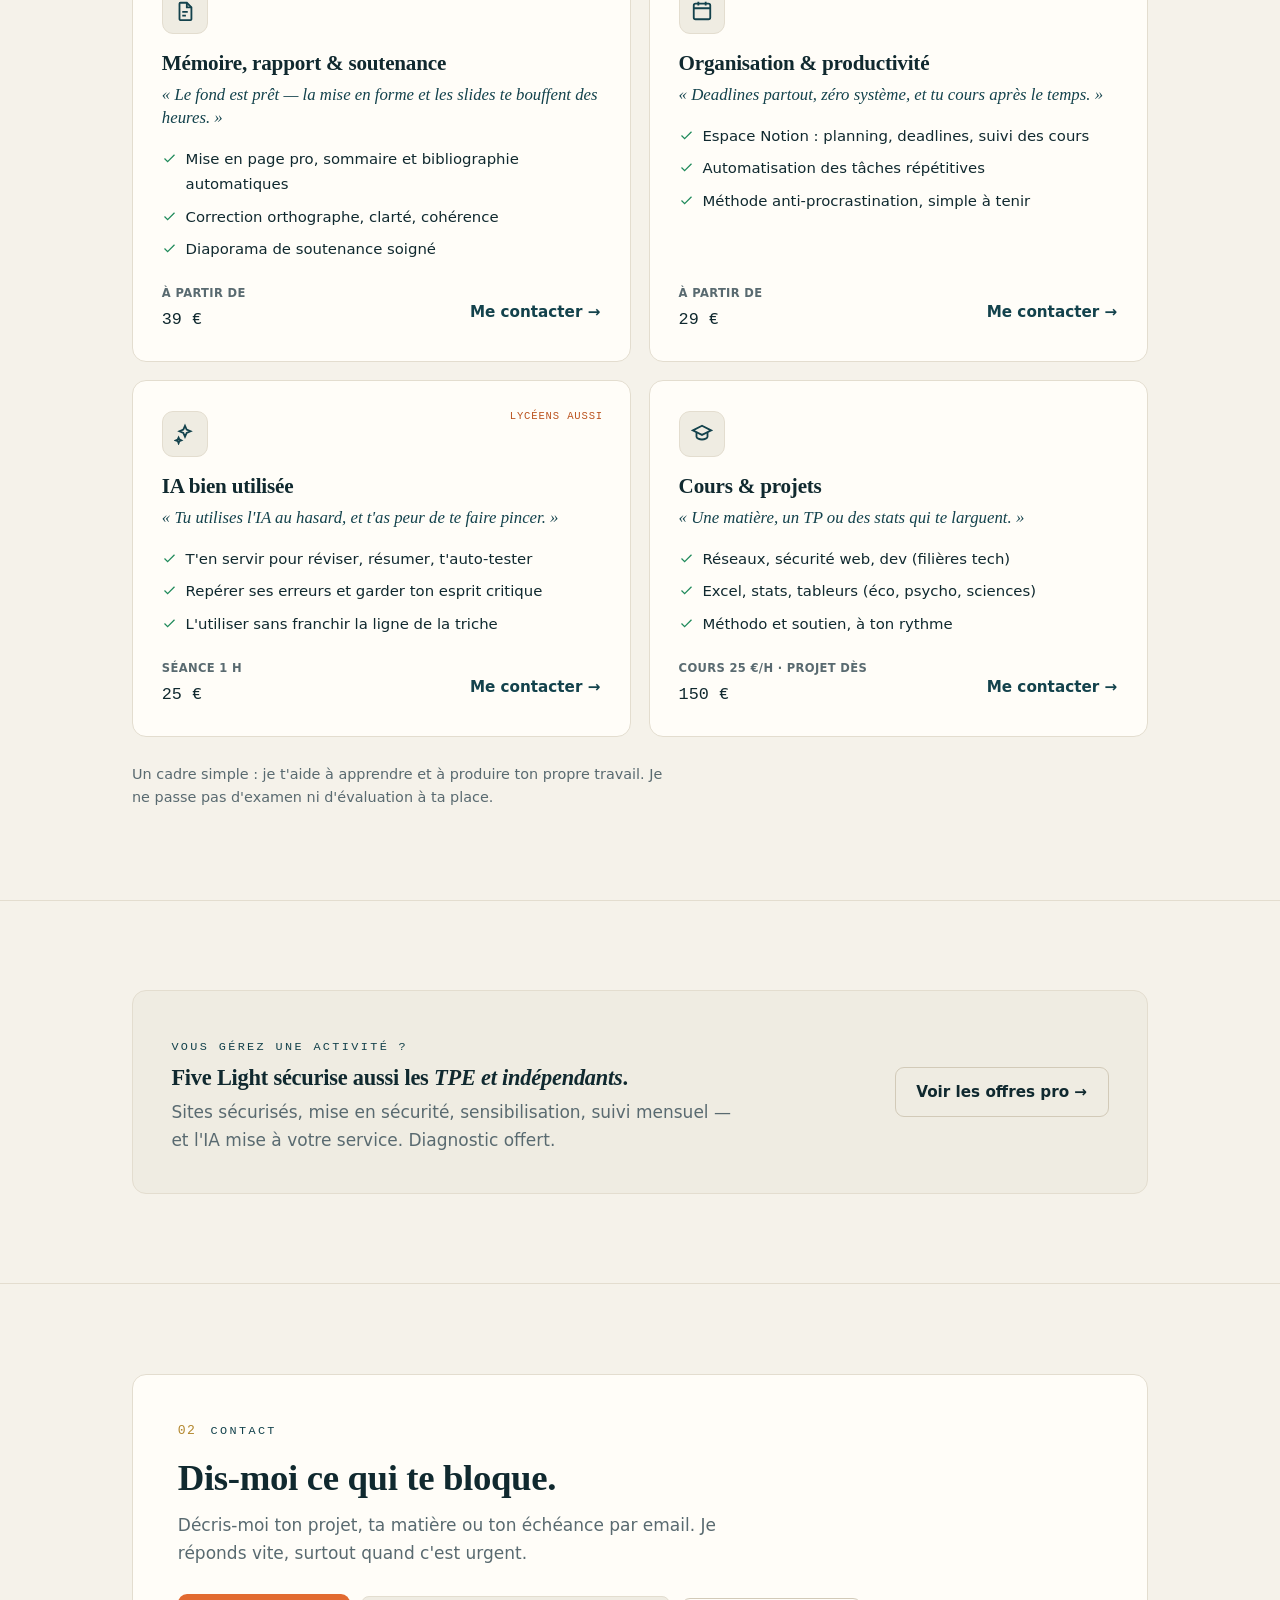
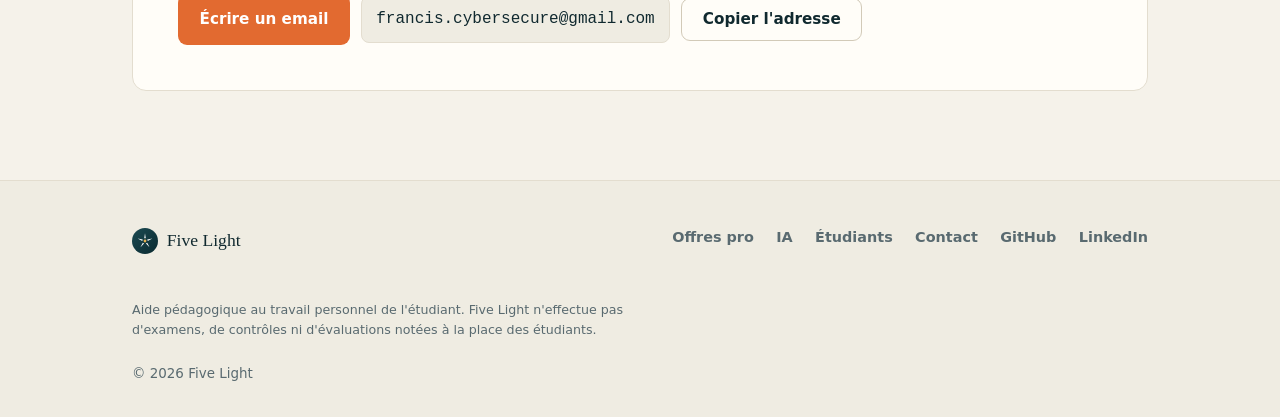
==== commit c1647bf8: "Add files via upload" ====
--- a/etudiants.html
+++ b/etudiants.html
@@ -4,18 +4,20 @@
 <meta charset="utf-8">
 <meta name="viewport" content="width=device-width, initial-scale=1, viewport-fit=cover">
 <title>Five Light — Aide étudiants, toutes filières</title>
-<meta name="description" content="Candidature et alternance, fiches de révision, mémoire et soutenance, organisation, bon usage de l'IA, cours et projets — toutes filières, à tarif étudiant. Expliqué clairement pour que tu avances, pas seulement pour rendre.">
+<meta name="description" content="Candidature et alternance, fiches de révision, mémoire et soutenance, organisation, bon usage de l'IA, cours et projets — toutes filières, à tarif étudiant. Pour que tu avances, pas seulement pour rendre.">
 
 <meta http-equiv="Content-Security-Policy" content="default-src 'self'; style-src 'self' 'unsafe-inline' https://fonts.googleapis.com; font-src https://fonts.gstatic.com; img-src 'self' data:; script-src 'self' 'unsafe-inline'; connect-src 'self'; base-uri 'self'; form-action 'self'; object-src 'none'">
 <meta name="referrer" content="strict-origin-when-cross-origin">
-<meta name="color-scheme" content="light dark">
-<meta name="theme-color" content="#0b4a58">
-
-<link rel="icon" href="data:image/svg+xml,%3Csvg xmlns='http://www.w3.org/2000/svg' viewBox='0 0 64 64'%3E%3Crect width='64' height='64' rx='14' fill='%230b4a58'/%3E%3Cpath d='M32 17.5 L35.29 27.47 L45.79 27.52 L37.33 33.73 L40.53 43.73 L32 37.6 L23.47 43.73 L26.67 33.73 L18.21 27.52 L28.71 27.47 Z' fill='%23fff'/%3E%3C/svg%3E">
+<meta name="theme-color" content="#13424c">
+
+<link rel="icon" type="image/svg+xml" href="favicon.svg">
+<link rel="icon" type="image/png" sizes="32x32" href="favicon-32.png">
+<link rel="icon" type="image/png" sizes="16x16" href="favicon-16.png">
+<link rel="apple-touch-icon" href="apple-touch-icon.png">
 
 <link rel="preconnect" href="https://fonts.googleapis.com">
 <link rel="preconnect" href="https://fonts.gstatic.com" crossorigin>
-<link rel="stylesheet" href="https://fonts.googleapis.com/css2?family=Spectral:wght@500;600;700&family=Mulish:wght@400;500;600;700&family=IBM+Plex+Mono:wght@500&display=swap">
+<link rel="stylesheet" href="https://fonts.googleapis.com/css2?family=Spectral:ital,wght@0,500;0,600;0,700;1,500;1,600&family=Mulish:wght@400;500;600;700&family=IBM+Plex+Mono:wght@500&display=swap">
 <link rel="stylesheet" href="styles.css">
 </head>
 <body>
@@ -24,22 +26,15 @@
 <header class="site">
   <div class="wrap nav">
     <a class="brand" href="index.html" aria-label="Five Light, accueil">
-      <svg class="mark" viewBox="0 0 64 64" aria-hidden="true">
-        <circle cx="32" cy="32" r="29" fill="var(--primary)"/>
-        <circle cx="32" cy="32" r="25.5" fill="none" stroke="#fff" stroke-opacity="0.18" stroke-width="1"/>
-        <path d="M32 17.5 L35.29 27.47 L45.79 27.52 L37.33 33.73 L40.53 43.73 L32 37.6 L23.47 43.73 L26.67 33.73 L18.21 27.52 L28.71 27.47 Z" fill="#fff"/>
-      </svg>
-      Five&nbsp;Light
+      <svg class="mark" viewBox="0 0 64 64" aria-hidden="true"><defs><linearGradient id="hg" x1="0" y1="0" x2="1" y2="1"><stop offset="0" stop-color="#1b4a52"/><stop offset="1" stop-color="#0a2a30"/></linearGradient></defs><circle cx="32" cy="32" r="32" fill="url(#hg)"/><g fill="#fff"><path d="M32 13 L33.9 25.5 L30.1 25.5 Z"/><path d="M32 13 L33.9 25.5 L30.1 25.5 Z" transform="rotate(72 32 32)"/><path d="M32 13 L33.9 25.5 L30.1 25.5 Z" transform="rotate(144 32 32)"/><path d="M32 13 L33.9 25.5 L30.1 25.5 Z" transform="rotate(216 32 32)"/><path d="M32 13 L33.9 25.5 L30.1 25.5 Z" transform="rotate(288 32 32)"/></g><circle class="hb" cx="32" cy="32" r="3.4" fill="#e6b24d"/></svg>
+      <span>Five&nbsp;<span class="lt">Light</span></span>
     </a>
     <nav class="nav-links" aria-label="Navigation principale">
-      <a href="index.html#services">Offres pro</a>
+      <a href="index.html#securite">Offres pro</a>
       <a href="etudiants.html" aria-current="page">Étudiants</a>
       <a href="#contact">Contact</a>
     </nav>
     <div class="nav-cta">
-      <button class="theme-btn" id="theme" aria-label="Basculer le thème clair/sombre" title="Thème clair/sombre">
-        <svg width="18" height="18" viewBox="0 0 24 24" fill="none" stroke="currentColor" stroke-width="2" aria-hidden="true"><circle cx="12" cy="12" r="4"/><path d="M12 2v2M12 20v2M4.9 4.9l1.4 1.4M17.7 17.7l1.4 1.4M2 12h2M20 12h2M4.9 19.1l1.4-1.4M17.7 6.3l1.4-1.4"/></svg>
-      </button>
       <a class="btn btn-primary" href="#contact">Me contacter</a>
     </div>
   </div>
@@ -47,103 +42,172 @@
 
 <main id="top">
 
-  <section class="hero subhero" aria-labelledby="h-hero">
-    <div class="wrap">
-      <span class="eyebrow">Aide étudiants · Toutes filières</span>
-      <h1 id="h-hero">Quelle que soit ta filière, on t'enlève le pénible.</h1>
-      <p class="lede">Alternance introuvable, fiches qui te bouffent tes soirées, mémoire à mettre en forme, planning ingérable, IA utilisée au hasard ? Droit, médecine, éco, lettres, tech — peu importe. Je t'enlève les tâches pénibles et je t'aide à décrocher, à tarif étudiant. L'objectif : que tu <em>avances</em>, sans tricher.</p>
-      <div class="cta-row">
-        <a class="btn btn-primary" href="#contact">Demander un coup de main</a>
-        <a class="btn btn-ghost" href="#offres">Voir les formules</a>
+  <section class="hero" aria-labelledby="h-hero">
+    <canvas class="hero-net" id="heroNet" aria-hidden="true"></canvas>
+    <div class="hero-calm" aria-hidden="true"></div>
+    <div class="wrap hero-grid">
+      <div>
+        <span class="eyebrow reveal">Aide étudiants · Toutes filières</span>
+        <h1 id="h-hero" class="reveal d1">Tes études, sans le <em>pénible</em>.</h1>
+        <p class="lede reveal d2">Alternance introuvable, fiches qui te bouffent tes soirées, mémoire à mettre en forme, planning ingérable, IA utilisée au hasard ? Droit, médecine, éco, tech — peu importe. Je t'enlève les tâches pénibles et je t'aide à décrocher, à tarif étudiant. L'objectif : que tu <em>avances</em>, sans tricher.</p>
+        <div class="cta-row reveal d3">
+          <a class="btn btn-primary" href="#contact">Demander un coup de main</a>
+          <a class="btn btn-link" href="#offres">Voir les formules →</a>
+        </div>
+      </div>
+      <div class="hero-logo" id="heroLogo" aria-hidden="true">
+        <svg viewBox="0 0 64 64">
+          <defs>
+            <radialGradient id="halo" cx="50%" cy="50%" r="50%">
+              <stop offset="0" stop-color="#e6b24d" stop-opacity=".30"/>
+              <stop offset="45%" stop-color="#1b4a52" stop-opacity=".12"/>
+              <stop offset="100%" stop-color="#1b4a52" stop-opacity="0"/>
+            </radialGradient>
+          </defs>
+          <circle class="hl-halo hl-glow" cx="32" cy="32" r="30" fill="url(#halo)"/>
+          <g class="hl-orbit"><circle cx="32" cy="7.5" r="1.1" fill="#b2862c"/><circle cx="56.5" cy="32" r=".9" fill="#1b4a52"/></g>
+          <g fill="#1b4a52">
+            <g transform="rotate(0 32 32)"><path class="hl-ray r1" d="M32 12 L34 25.6 L30 25.6 Z"/></g>
+            <g transform="rotate(72 32 32)"><path class="hl-ray r2" d="M32 12 L34 25.6 L30 25.6 Z"/></g>
+            <g transform="rotate(144 32 32)"><path class="hl-ray r3" d="M32 12 L34 25.6 L30 25.6 Z"/></g>
+            <g transform="rotate(216 32 32)"><path class="hl-ray r4" d="M32 12 L34 25.6 L30 25.6 Z"/></g>
+            <g transform="rotate(288 32 32)"><path class="hl-ray r5" d="M32 12 L34 25.6 L30 25.6 Z"/></g>
+          </g>
+          <circle class="hl-core" cx="32" cy="32" r="3.8" fill="#e6b24d"/>
+        </svg>
       </div>
     </div>
   </section>
 
   <section id="offres" aria-labelledby="h-off">
     <div class="wrap">
-      <div class="sec-head">
-        <div class="kick"><span class="num">01</span><span class="eyebrow">Formules</span></div>
-        <h2 id="h-off">Tes galères, filière par filière.</h2>
-        <p>De la candidature aux révisions, du mémoire à l'organisation — ce qui te prend des heures, on le règle. À distance ou en visio, à ton rythme.</p>
-      </div>
-
-      <div class="cards three">
-        <article class="card feature">
+      <div class="sec-head cols">
+        <div class="sec-copy">
+          <div class="kick"><span class="num">01</span><span class="eyebrow">Formules</span></div>
+          <h2 id="h-off">Tes galères, <em>filière par filière</em>.</h2>
+          <p>De la candidature aux révisions, du mémoire à l'organisation — ce qui te prend des heures, on le règle. À distance ou en visio, à ton rythme.</p>
+        </div>
+        <figure class="sec-figure">
+          <img class="sec-photo" src="img-etudiants.jpg" alt="Étudiant concentré en train de réviser avec ses notes et son ordinateur." loading="lazy" onerror="this.closest('figure').classList.add('noimg')">
+          <svg class="illus" viewBox="0 0 440 290" role="img" aria-label="Des fiches de révision claires d'un côté, une candidature qui décroche l'alternance de l'autre." style="color:var(--primary)">
+            <!-- RÉVISION : cahier + fiche -->
+            <rect x="34" y="92" width="106" height="118" rx="11" fill="var(--surface)" stroke="currentColor" stroke-width="2"/>
+            <line x1="60" y1="96" x2="60" y2="206" stroke="currentColor" stroke-width="2" opacity=".5"/>
+            <g stroke="var(--muted)" stroke-width="2.4" stroke-linecap="round">
+              <line x1="72" y1="120" x2="128" y2="120"/>
+              <line x1="72" y1="136" x2="122" y2="136"/>
+              <line x1="72" y1="168" x2="126" y2="168"/>
+              <line x1="72" y1="184" x2="110" y2="184"/>
+            </g>
+            <line x1="72" y1="152" x2="118" y2="152" stroke="var(--gold)" stroke-width="3.4" stroke-linecap="round"/>
+            <g transform="rotate(-6 150 92)">
+              <rect x="100" y="66" width="76" height="52" rx="9" fill="var(--surface)" stroke="currentColor" stroke-width="2"/>
+              <path d="M126 92 l9 9 18 -20" fill="none" stroke="var(--gold)" stroke-width="3.4" stroke-linecap="round" stroke-linejoin="round"/>
+            </g>
+            <!-- flèche progression -->
+            <path class="flow" d="M150 188 C196 206 212 150 244 150" fill="none" stroke="currentColor" stroke-width="2" stroke-linecap="round"/>
+            <!-- ALTERNANCE : CV -> entreprise -->
+            <rect x="238" y="98" width="74" height="98" rx="9" fill="var(--surface)" stroke="currentColor" stroke-width="2"/>
+            <circle cx="275" cy="124" r="11" fill="var(--surface)" stroke="currentColor" stroke-width="2"/>
+            <path d="M260 146 c0-8 7-13 15-13 s15 5 15 13" fill="none" stroke="currentColor" stroke-width="2"/>
+            <g stroke="var(--muted)" stroke-width="2.2" stroke-linecap="round">
+              <line x1="252" y1="162" x2="298" y2="162"/>
+              <line x1="252" y1="174" x2="290" y2="174"/>
+            </g>
+            <path class="flow" d="M312 150 L344 150" fill="none" stroke="currentColor" stroke-width="2" stroke-linecap="round"/>
+            <rect x="344" y="112" width="72" height="84" rx="7" fill="var(--surface)" stroke="currentColor" stroke-width="2"/>
+            <g stroke="var(--muted)" stroke-width="2" fill="none">
+              <rect x="356" y="126" width="14" height="14" rx="2"/>
+              <rect x="390" y="126" width="14" height="14" rx="2"/>
+              <rect x="356" y="150" width="14" height="14" rx="2"/>
+              <rect x="390" y="150" width="14" height="14" rx="2"/>
+            </g>
+            <rect x="372" y="172" width="16" height="24" rx="2" fill="var(--surface-2)" stroke="currentColor" stroke-width="2"/>
+            <g transform="translate(408,108)">
+              <circle class="node-p" r="14" fill="var(--surface)" stroke="var(--gold)" stroke-width="2"/>
+              <path d="M-6 0 l4 4 8 -9" fill="none" stroke="var(--gold)" stroke-width="2.6" stroke-linecap="round" stroke-linejoin="round"/>
+            </g>
+          </svg>
+        </figure>
+      </div>
+
+      <div class="offers">
+        <article class="offer feature">
           <span class="ribbon">Le plus demandé</span>
-          <div class="ico"><svg width="20" height="20" viewBox="0 0 24 24" fill="none" stroke="currentColor" stroke-width="2"><rect x="3" y="7" width="18" height="13" rx="2"/><path d="M8 7V5a2 2 0 0 1 2-2h4a2 2 0 0 1 2 2v2"/></svg></div>
+          <div class="ico"><svg width="22" height="22" viewBox="0 0 24 24" fill="none" stroke="currentColor" stroke-width="2"><rect x="3" y="7" width="18" height="13" rx="2"/><path d="M8 7V5a2 2 0 0 1 2-2h4a2 2 0 0 1 2 2v2"/></svg></div>
           <h3>Candidature &amp; alternance</h3>
-          <p>Ta boîte mail déborde de refus et l'alternance t'échappe — 2 étudiants sur 3 galèrent.</p>
+          <p class="hook">« Ta boîte mail déborde de refus — on inverse la tendance. »</p>
           <ul>
             <li><svg width="15" height="15" viewBox="0 0 24 24" fill="none" stroke="currentColor" stroke-width="2"><path d="M20 6L9 17l-5-5"/></svg>CV optimisé ATS + lettre calée sur chaque offre</li>
-            <li><svg width="15" height="15" viewBox="0 0 24 24" fill="none" stroke="currentColor" stroke-width="2"><path d="M20 6L9 17l-5-5"/></svg>LinkedIn renforcé + stratégie de candidature (modèles, suivi, relances)</li>
+            <li><svg width="15" height="15" viewBox="0 0 24 24" fill="none" stroke="currentColor" stroke-width="2"><path d="M20 6L9 17l-5-5"/></svg>LinkedIn renforcé + stratégie (modèles, suivi, relances)</li>
             <li><svg width="15" height="15" viewBox="0 0 24 24" fill="none" stroke="currentColor" stroke-width="2"><path d="M20 6L9 17l-5-5"/></svg>Prépa entretien · option CV web pour profils tech</li>
           </ul>
-          <div class="price"><small>CV seul 25 € · pack complet</small>59 €</div>
-        </article>
-
-        <article class="card">
-          <div class="ico"><svg width="20" height="20" viewBox="0 0 24 24" fill="none" stroke="currentColor" stroke-width="2"><rect x="4" y="3" width="13" height="18" rx="2"/><path d="M8 7h5M8 11h5M8 15h3"/></svg></div>
+          <div class="foot"><div class="price"><small>CV seul 25 € · pack</small>59 €</div><a class="btn btn-link" href="#contact">Me contacter →</a></div>
+        </article>
+
+        <article class="offer">
+          <div class="ico"><svg width="22" height="22" viewBox="0 0 24 24" fill="none" stroke="currentColor" stroke-width="2"><rect x="4" y="3" width="13" height="18" rx="2"/><path d="M8 7h5M8 11h5M8 15h3"/></svg></div>
           <h3>Fiches &amp; révisions</h3>
-          <p>Tu passes plus de temps à faire tes fiches qu'à réviser. Droit, médecine, langues, prépa…</p>
+          <p class="hook">« Tu passes plus de temps à faire tes fiches qu'à réviser. »</p>
           <ul>
             <li><svg width="15" height="15" viewBox="0 0 24 24" fill="none" stroke="currentColor" stroke-width="2"><path d="M20 6L9 17l-5-5"/></svg>Tes cours transformés en fiches claires et structurées</li>
             <li><svg width="15" height="15" viewBox="0 0 24 24" fill="none" stroke="currentColor" stroke-width="2"><path d="M20 6L9 17l-5-5"/></svg>Jeu de flashcards prêt à réviser (Anki / Notion)</li>
             <li><svg width="15" height="15" viewBox="0 0 24 24" fill="none" stroke="currentColor" stroke-width="2"><path d="M20 6L9 17l-5-5"/></svg>Méthode pour retenir plus vite</li>
           </ul>
-          <div class="price"><small>à partir de</small>19 € <span style="font-family:var(--sans);font-size:.78rem;color:var(--muted)">/ chapitre</span></div>
-        </article>
-
-        <article class="card">
-          <div class="ico"><svg width="20" height="20" viewBox="0 0 24 24" fill="none" stroke="currentColor" stroke-width="2"><path d="M7 3h7l5 5v13a1 1 0 0 1-1 1H7a1 1 0 0 1-1-1V4a1 1 0 0 1 1-1z"/><path d="M14 3v5h5M9 13h6M9 17h4"/></svg></div>
+          <div class="foot"><div class="price"><small>à partir de</small>19 € <span style="font-family:var(--sans);font-size:.78rem;color:var(--muted)">/ chapitre</span></div><a class="btn btn-link" href="#contact">Me contacter →</a></div>
+        </article>
+
+        <article class="offer">
+          <div class="ico"><svg width="22" height="22" viewBox="0 0 24 24" fill="none" stroke="currentColor" stroke-width="2"><path d="M7 3h7l5 5v13a1 1 0 0 1-1 1H7a1 1 0 0 1-1-1V4a1 1 0 0 1 1-1z"/><path d="M14 3v5h5M9 13h6M9 17h4"/></svg></div>
           <h3>Mémoire, rapport &amp; soutenance</h3>
-          <p>Le fond est prêt, mais la mise en forme et les slides te bouffent des heures.</p>
+          <p class="hook">« Le fond est prêt — la mise en forme et les slides te bouffent des heures. »</p>
           <ul>
             <li><svg width="15" height="15" viewBox="0 0 24 24" fill="none" stroke="currentColor" stroke-width="2"><path d="M20 6L9 17l-5-5"/></svg>Mise en page pro, sommaire et bibliographie automatiques</li>
             <li><svg width="15" height="15" viewBox="0 0 24 24" fill="none" stroke="currentColor" stroke-width="2"><path d="M20 6L9 17l-5-5"/></svg>Correction orthographe, clarté, cohérence</li>
             <li><svg width="15" height="15" viewBox="0 0 24 24" fill="none" stroke="currentColor" stroke-width="2"><path d="M20 6L9 17l-5-5"/></svg>Diaporama de soutenance soigné</li>
           </ul>
-          <div class="price"><small>à partir de</small>39 €</div>
-        </article>
-
-        <article class="card">
-          <div class="ico"><svg width="20" height="20" viewBox="0 0 24 24" fill="none" stroke="currentColor" stroke-width="2"><rect x="3" y="4" width="18" height="17" rx="2"/><path d="M3 9h18M8 2v4M16 2v4"/></svg></div>
+          <div class="foot"><div class="price"><small>à partir de</small>39 €</div><a class="btn btn-link" href="#contact">Me contacter →</a></div>
+        </article>
+
+        <article class="offer">
+          <div class="ico"><svg width="22" height="22" viewBox="0 0 24 24" fill="none" stroke="currentColor" stroke-width="2"><rect x="3" y="4" width="18" height="17" rx="2"/><path d="M3 9h18M8 2v4M16 2v4"/></svg></div>
           <h3>Organisation &amp; productivité</h3>
-          <p>Deadlines partout, zéro système, et tu cours après le temps.</p>
+          <p class="hook">« Deadlines partout, zéro système, et tu cours après le temps. »</p>
           <ul>
             <li><svg width="15" height="15" viewBox="0 0 24 24" fill="none" stroke="currentColor" stroke-width="2"><path d="M20 6L9 17l-5-5"/></svg>Espace Notion : planning, deadlines, suivi des cours</li>
             <li><svg width="15" height="15" viewBox="0 0 24 24" fill="none" stroke="currentColor" stroke-width="2"><path d="M20 6L9 17l-5-5"/></svg>Automatisation des tâches répétitives</li>
             <li><svg width="15" height="15" viewBox="0 0 24 24" fill="none" stroke="currentColor" stroke-width="2"><path d="M20 6L9 17l-5-5"/></svg>Méthode anti-procrastination, simple à tenir</li>
           </ul>
-          <div class="price"><small>à partir de</small>29 €</div>
-        </article>
-
-        <article class="card">
+          <div class="foot"><div class="price"><small>à partir de</small>29 €</div><a class="btn btn-link" href="#contact">Me contacter →</a></div>
+        </article>
+
+        <article class="offer">
           <span class="tag">Lycéens aussi</span>
-          <div class="ico"><svg width="20" height="20" viewBox="0 0 24 24" fill="none" stroke="currentColor" stroke-width="2"><path d="M12 3l1.8 4.2L18 9l-4.2 1.8L12 15l-1.8-4.2L6 9l4.2-1.8z"/><path d="M5 16l.8 1.8L8 19l-2.2.9L5 22l-.8-2.1L2 19l2.1-1z"/></svg></div>
+          <div class="ico"><svg width="22" height="22" viewBox="0 0 24 24" fill="none" stroke="currentColor" stroke-width="2"><path d="M12 3l1.8 4.2L18 9l-4.2 1.8L12 15l-1.8-4.2L6 9l4.2-1.8z"/><path d="M5 16l.8 1.8L8 19l-2.2.9L5 22l-.8-2.1L2 19l2.1-1z"/></svg></div>
           <h3>IA bien utilisée</h3>
-          <p>Tu utilises l'IA au hasard, et t'as peur de te faire pincer.</p>
+          <p class="hook">« Tu utilises l'IA au hasard, et t'as peur de te faire pincer. »</p>
           <ul>
             <li><svg width="15" height="15" viewBox="0 0 24 24" fill="none" stroke="currentColor" stroke-width="2"><path d="M20 6L9 17l-5-5"/></svg>T'en servir pour réviser, résumer, t'auto-tester</li>
             <li><svg width="15" height="15" viewBox="0 0 24 24" fill="none" stroke="currentColor" stroke-width="2"><path d="M20 6L9 17l-5-5"/></svg>Repérer ses erreurs et garder ton esprit critique</li>
             <li><svg width="15" height="15" viewBox="0 0 24 24" fill="none" stroke="currentColor" stroke-width="2"><path d="M20 6L9 17l-5-5"/></svg>L'utiliser sans franchir la ligne de la triche</li>
           </ul>
-          <div class="price"><small>séance 1 h</small>25 €</div>
-        </article>
-
-        <article class="card">
-          <div class="ico"><svg width="20" height="20" viewBox="0 0 24 24" fill="none" stroke="currentColor" stroke-width="2"><path d="M12 3L2 8l10 5 10-5-10-5z"/><path d="M6 10v5c0 1.5 3 3 6 3s6-1.5 6-3v-5"/></svg></div>
+          <div class="foot"><div class="price"><small>séance 1 h</small>25 €</div><a class="btn btn-link" href="#contact">Me contacter →</a></div>
+        </article>
+
+        <article class="offer">
+          <div class="ico"><svg width="22" height="22" viewBox="0 0 24 24" fill="none" stroke="currentColor" stroke-width="2"><path d="M12 3L2 8l10 5 10-5-10-5z"/><path d="M6 10v5c0 1.5 3 3 6 3s6-1.5 6-3v-5"/></svg></div>
           <h3>Cours &amp; projets</h3>
-          <p>Une matière, un TP ou des stats qui te larguent.</p>
+          <p class="hook">« Une matière, un TP ou des stats qui te larguent. »</p>
           <ul>
             <li><svg width="15" height="15" viewBox="0 0 24 24" fill="none" stroke="currentColor" stroke-width="2"><path d="M20 6L9 17l-5-5"/></svg>Réseaux, sécurité web, dev (filières tech)</li>
             <li><svg width="15" height="15" viewBox="0 0 24 24" fill="none" stroke="currentColor" stroke-width="2"><path d="M20 6L9 17l-5-5"/></svg>Excel, stats, tableurs (éco, psycho, sciences)</li>
             <li><svg width="15" height="15" viewBox="0 0 24 24" fill="none" stroke="currentColor" stroke-width="2"><path d="M20 6L9 17l-5-5"/></svg>Méthodo et soutien, à ton rythme</li>
           </ul>
-          <div class="price"><small>cours 25 €/h · projet dès</small>150 €</div>
-        </article>
-      </div>
-
-      <p style="margin-top:1.4rem;font-size:.9rem;color:var(--muted);max-width:60ch">Un cadre simple : je t'aide à apprendre et à produire ton propre travail. Je ne passe pas d'examen ni d'évaluation à ta place.</p>
+          <div class="foot"><div class="price"><small>cours 25 €/h · projet dès</small>150 €</div><a class="btn btn-link" href="#contact">Me contacter →</a></div>
+        </article>
+      </div>
+
+      <p style="margin-top:1.6rem;font-size:.9rem;color:var(--muted);max-width:60ch">Un cadre simple : je t'aide à apprendre et à produire ton propre travail. Je ne passe pas d'examen ni d'évaluation à ta place.</p>
     </div>
   </section>
 
@@ -152,10 +216,10 @@
       <div class="crossband">
         <div>
           <span class="eyebrow">Vous gérez une activité ?</span>
-          <h3 style="margin-top:.4rem">Five Light sécurise aussi les TPE et indépendants.</h3>
-          <p style="margin-top:.5rem">Sites vitrines sécurisés, mise en sécurité, sensibilisation et suivi mensuel. Diagnostic offert.</p>
+          <h3 style="margin-top:.5rem">Five Light sécurise aussi les <em>TPE et indépendants</em>.</h3>
+          <p>Sites sécurisés, mise en sécurité, sensibilisation, suivi mensuel — et l'IA mise à votre service. Diagnostic offert.</p>
         </div>
-        <a class="btn btn-ghost" href="index.html#services">Voir les offres pro →</a>
+        <a class="btn btn-ghost" href="index.html#securite">Voir les offres pro →</a>
       </div>
     </div>
   </section>
@@ -182,14 +246,12 @@
   <div class="wrap">
     <div class="foot-grid">
       <div class="foot-brand">
-        <svg class="mark" viewBox="0 0 64 64" aria-hidden="true">
-          <circle cx="32" cy="32" r="29" fill="var(--primary)"/>
-          <path d="M32 17.5 L35.29 27.47 L45.79 27.52 L37.33 33.73 L40.53 43.73 L32 37.6 L23.47 43.73 L26.67 33.73 L18.21 27.52 L28.71 27.47 Z" fill="#fff"/>
-        </svg>
+        <svg class="mark" viewBox="0 0 64 64" aria-hidden="true"><defs><linearGradient id="fg" x1="0" y1="0" x2="1" y2="1"><stop offset="0" stop-color="#1b4a52"/><stop offset="1" stop-color="#0a2a30"/></linearGradient></defs><circle cx="32" cy="32" r="32" fill="url(#fg)"/><g fill="#fff"><path d="M32 13 L33.9 25.5 L30.1 25.5 Z"/><path d="M32 13 L33.9 25.5 L30.1 25.5 Z" transform="rotate(72 32 32)"/><path d="M32 13 L33.9 25.5 L30.1 25.5 Z" transform="rotate(144 32 32)"/><path d="M32 13 L33.9 25.5 L30.1 25.5 Z" transform="rotate(216 32 32)"/><path d="M32 13 L33.9 25.5 L30.1 25.5 Z" transform="rotate(288 32 32)"/></g><circle class="hb" cx="32" cy="32" r="3.4" fill="#e6b24d"/></svg>
         Five Light
       </div>
       <div class="foot-links">
-        <a href="index.html#services">Offres pro</a>
+        <a href="index.html#securite">Offres pro</a>
+        <a href="index.html#ia">IA</a>
         <a href="etudiants.html">Étudiants</a>
         <a href="#contact">Contact</a>
         <a href="https://github.com/francis-cybersecure" target="_blank" rel="noopener noreferrer">GitHub</a>
@@ -197,25 +259,14 @@
       </div>
     </div>
     <p class="disclaimer">Aide pédagogique au travail personnel de l'étudiant. Five Light n'effectue pas d'examens, de contrôles ni d'évaluations notées à la place des étudiants.</p>
-    <div style="padding-bottom:2rem"><span class="copyr">© <span id="year"></span> Five Light</span></div>
+    <span class="copyr">© <span id="year"></span> Five Light</span>
   </div>
 </footer>
 
 <script>
 (function(){
   "use strict";
-  var root=document.documentElement;
   var y=document.getElementById('year'); if(y) y.textContent=new Date().getFullYear();
-  var KEY='fl-theme';
-  try{ var saved=localStorage.getItem(KEY); if(saved==='dark'||saved==='light') root.setAttribute('data-theme',saved); }catch(e){}
-  var tbtn=document.getElementById('theme');
-  if(tbtn) tbtn.addEventListener('click',function(){
-    var cur=root.getAttribute('data-theme');
-    var isDark = cur ? cur==='dark' : window.matchMedia('(prefers-color-scheme:dark)').matches;
-    var next=isDark?'light':'dark';
-    root.setAttribute('data-theme',next);
-    try{ localStorage.setItem(KEY,next); }catch(e){}
-  });
   var copy=document.getElementById('copy'), mail=document.getElementById('mail'), ok=document.getElementById('copyok');
   if(copy) copy.addEventListener('click',function(){
     var txt=mail?mail.textContent.trim():'';
@@ -225,5 +276,88 @@
   });
 })();
 </script>
+
+<script>
+/* Five Light — moteur de vie (réseau, reveals, cartes, boutons) */
+(function(){
+  "use strict";
+  var reduce = window.matchMedia('(prefers-reduced-motion:reduce)').matches;
+  var logo = document.getElementById('heroLogo');
+  if(logo){ setTimeout(function(){ logo.classList.add('assembled'); }, reduce?0:1100); }
+
+  var pool = document.querySelectorAll('.sec-head, .offer, .step, .about > div, .creds, .crossband, .contact');
+  Array.prototype.forEach.call(pool, function(el,i){
+    if(!el.classList.contains('reveal')) el.classList.add('reveal');
+    var d=(i%4)+1; el.classList.add('d'+d);
+  });
+  if(reduce || !('IntersectionObserver' in window)){
+    document.querySelectorAll('.reveal').forEach(function(el){el.classList.add('in','step');});
+  } else {
+    var io = new IntersectionObserver(function(ents){
+      ents.forEach(function(e){ if(e.isIntersecting){ e.target.classList.add('in'); io.unobserve(e.target);} });
+    }, {threshold:.14, rootMargin:'0px 0px -8% 0px'});
+    document.querySelectorAll('.reveal').forEach(function(el){ io.observe(el); });
+    requestAnimationFrame(function(){
+      document.querySelectorAll('.hero .reveal').forEach(function(el){ el.classList.add('in'); });
+    });
+  }
+
+  document.querySelectorAll('.offer').forEach(function(card){
+    card.addEventListener('mousemove', function(e){
+      var r=card.getBoundingClientRect();
+      card.style.setProperty('--mx', ((e.clientX-r.left)/r.width*100)+'%');
+      card.style.setProperty('--my', ((e.clientY-r.top)/r.height*100)+'%');
+    });
+  });
+
+  if(!reduce && matchMedia('(hover:hover)').matches){
+    document.querySelectorAll('.btn-primary').forEach(function(b){
+      b.addEventListener('mousemove', function(e){
+        var r=b.getBoundingClientRect();
+        b.style.transform='translate('+((e.clientX-r.left-r.width/2)*.18)+'px,'+((e.clientY-r.top-r.height/2)*.28)+'px)';
+      });
+      b.addEventListener('mouseleave', function(){ b.style.transform=''; });
+    });
+  }
+
+  var cv=document.getElementById('heroNet'); if(!cv) return;
+  var hero=cv.closest('.hero'), ctx=cv.getContext('2d');
+  var W,H,DPR,nodes=[],mouse={x:-999,y:-999,on:false};
+  var SAR='27,74,82', GOLD='178,134,44';
+  function size(){
+    DPR=Math.min(window.devicePixelRatio||1,2);
+    W=hero.clientWidth; H=hero.clientHeight;
+    cv.width=W*DPR; cv.height=H*DPR; cv.style.width=W+'px'; cv.style.height=H+'px';
+    ctx.setTransform(DPR,0,0,DPR,0,0);
+    var n=Math.round(Math.min(96, Math.max(34, W*H/15000)));
+    nodes=[];
+    for(var i=0;i<n;i++) nodes.push({x:Math.random()*W,y:Math.random()*H,vx:(Math.random()-.5)*.2,vy:(Math.random()-.5)*.2});
+  }
+  size(); window.addEventListener('resize',size);
+  hero.addEventListener('mousemove',function(e){var r=hero.getBoundingClientRect();mouse.x=e.clientX-r.left;mouse.y=e.clientY-r.top;mouse.on=true;});
+  hero.addEventListener('mouseleave',function(){mouse.on=false;});
+  var D=150;
+  function frame(){
+    ctx.clearRect(0,0,W,H);
+    for(var i=0;i<nodes.length;i++){var p=nodes[i];
+      if(!reduce){p.x+=p.vx;p.y+=p.vy;}
+      if(p.x<0||p.x>W)p.vx*=-1; if(p.y<0||p.y>H)p.vy*=-1;
+      if(mouse.on){var dx=mouse.x-p.x,dy=mouse.y-p.y,d=Math.hypot(dx,dy);if(d<170&&d>0){p.vx+=dx/d*.006;p.vy+=dy/d*.006;}}
+      p.vx*=.995;p.vy*=.995;
+      ctx.beginPath();ctx.arc(p.x,p.y,1.7,0,6.283);ctx.fillStyle='rgba('+SAR+',.5)';ctx.fill();
+    }
+    for(var i=0;i<nodes.length;i++)for(var j=i+1;j<nodes.length;j++){
+      var a=nodes[i],b=nodes[j],dx=a.x-b.x,dy=a.y-b.y,d=Math.hypot(dx,dy);
+      if(d<D){ctx.strokeStyle='rgba('+SAR+','+(.16*(1-d/D))+')';ctx.lineWidth=1;ctx.beginPath();ctx.moveTo(a.x,a.y);ctx.lineTo(b.x,b.y);ctx.stroke();}
+    }
+    if(mouse.on){for(var i=0;i<nodes.length;i++){var p=nodes[i],dx=mouse.x-p.x,dy=mouse.y-p.y,d=Math.hypot(dx,dy);
+      if(d<175){ctx.strokeStyle='rgba('+GOLD+','+(.5*(1-d/175))+')';ctx.lineWidth=1;ctx.beginPath();ctx.moveTo(p.x,p.y);ctx.lineTo(mouse.x,mouse.y);ctx.stroke();}}
+      ctx.beginPath();ctx.arc(mouse.x,mouse.y,3,0,6.283);ctx.fillStyle='rgba('+GOLD+',.8)';ctx.fill();
+    }
+    if(!reduce) requestAnimationFrame(frame);
+  }
+  frame();
+})();
+</script>
 </body>
 </html>
--- a/styles.css
+++ b/styles.css
@@ -1,183 +1,254 @@
 /* ============================================================
-   Five Light — système de design (refonte éditoriale)
-   Direction : studio de cybersécurité. Serif Spectral en titres,
-   filets fins plutôt qu'ombres, grille structurée, corail parcimonieux,
-   accents mono "techniques". Étoile de marque. Clair & sombre.
+   Five Light — système de design v3 (premium sobre · crème)
+   Identité : étoile sarcelle & or. Fond crème, serif Spectral,
+   sections numérotées, fiches-offres, accent corail pour l'action.
+   Inspiré de la qualité éditoriale de sites premium, registre
+   cybersécurité (sérieux, clair, haut de gamme). Clair uniquement.
    ============================================================ */
 :root{
-  --bg:#fbfcfd; --surface:#ffffff; --surface-2:#f1f5f7;
-  --ink:#101a1f; --muted:#59646f; --line:#e3e9ed; --line-strong:#cbd5db;
-  --primary:#0b4a58; --primary-ink:#083743; --link:#156b7e;
+  --bg:#f5f2ea; --surface:#fffdf8; --surface-2:#efece2;
+  --ink:#10292f; --muted:#596a70; --line:#e3ddcf; --line-strong:#d2cab8;
+  --primary:#13424c; --primary-ink:#0c2b31; --link:#1b7483;
   --accent:#e26a30; --accent-ink:#bb531f;
-  --gold:#b98a2e; --good:#1f8a5b;
+  --gold:#b2862c; --gold-soft:#e6b24d; --good:#1f8a5b;
 
   --serif:'Spectral', Georgia, 'Times New Roman', serif;
   --sans:'Mulish', ui-sans-serif, system-ui, -apple-system, sans-serif;
-  --mono:'IBM Plex Mono', ui-monospace, 'SFMono-Regular', Menlo, monospace;
-
-  --maxw:1080px; --gutter:clamp(20px,5vw,48px); --radius:10px;
+  --mono:'IBM Plex Mono', ui-monospace, Menlo, monospace;
+
+  --maxw:1120px; --gutter:clamp(20px,5vw,52px); --radius:14px;
 }
-@media (prefers-color-scheme:dark){:root:not([data-theme="light"]){
-  --bg:#0a1216; --surface:#0f1b21; --surface-2:#13232a;
-  --ink:#e9f0f2; --muted:#9aa8b1; --line:#20323a; --line-strong:#2c414a;
-  --primary:#4fb3c6; --primary-ink:#8fd6e2; --link:#67c2d4;
-  --accent:#ff8a54; --accent-ink:#ffab80;
-  --gold:#d9b25a; --good:#43c68a;
-  color-scheme:dark;
-}}
-:root[data-theme="dark"]{
-  --bg:#0a1216; --surface:#0f1b21; --surface-2:#13232a;
-  --ink:#e9f0f2; --muted:#9aa8b1; --line:#20323a; --line-strong:#2c414a;
-  --primary:#4fb3c6; --primary-ink:#8fd6e2; --link:#67c2d4;
-  --accent:#ff8a54; --accent-ink:#ffab80;
-  --gold:#d9b25a; --good:#43c68a;
-  color-scheme:dark;
-}
-
 *{box-sizing:border-box}
 html{-webkit-text-size-adjust:100%;scroll-behavior:smooth}
-@media(prefers-reduced-motion:reduce){html{scroll-behavior:auto}*{transition:none!important}}
+@media(prefers-reduced-motion:reduce){html{scroll-behavior:auto}*{transition:none!important;animation:none!important}}
 body{margin:0;background:var(--bg);color:var(--ink);font-family:var(--sans);
   font-size:17px;line-height:1.65;-webkit-font-smoothing:antialiased;text-rendering:optimizeLegibility}
 img{max-width:100%;display:block}
 a{color:var(--link)}
-h1,h2,h3,h4{font-family:var(--serif);font-weight:600;line-height:1.12;letter-spacing:-.01em;margin:0;color:var(--ink);text-wrap:balance}
+h1,h2,h3,h4{font-family:var(--serif);font-weight:600;line-height:1.1;letter-spacing:-.01em;margin:0;color:var(--ink);text-wrap:balance}
+h1 em,h2 em,.it{font-style:italic;color:var(--primary)}
 p{margin:0}
-::selection{background:color-mix(in srgb,var(--primary) 22%, transparent)}
-:focus-visible{outline:2px solid var(--primary);outline-offset:3px;border-radius:4px}
+::selection{background:color-mix(in srgb,var(--primary) 20%, transparent)}
+:focus-visible{outline:2px solid var(--primary);outline-offset:3px;border-radius:5px}
 
 .wrap{max-width:var(--maxw);margin-inline:auto;padding-inline:var(--gutter)}
 .skip{position:absolute;left:-9999px}
 .skip:focus{left:var(--gutter);top:8px;z-index:100;background:var(--surface);padding:.5em 1em;border:1px solid var(--line);border-radius:6px}
 
-.eyebrow{font-family:var(--mono);font-size:.74rem;letter-spacing:.18em;text-transform:uppercase;color:var(--primary);font-weight:500}
-.num{font-family:var(--mono);color:var(--gold);font-size:.8rem;letter-spacing:.1em}
+.eyebrow{font-family:var(--mono);font-size:.74rem;letter-spacing:.2em;text-transform:uppercase;color:var(--primary);font-weight:500}
+.num{font-family:var(--mono);color:var(--gold);font-size:.82rem;letter-spacing:.1em}
+.kick{display:flex;align-items:baseline;gap:.9rem;margin-bottom:1rem}
 
 /* ---------- Boutons ---------- */
 .btn{display:inline-flex;align-items:center;gap:.5em;font-family:var(--sans);font-weight:700;font-size:.95rem;
-  padding:.74em 1.3em;border-radius:7px;border:1px solid transparent;cursor:pointer;text-decoration:none;
-  transition:background .2s ease, color .2s ease, border-color .2s ease}
+  padding:.78em 1.35em;border-radius:9px;border:1px solid transparent;cursor:pointer;text-decoration:none;
+  transition:background .2s, color .2s, border-color .2s, transform .15s}
 .btn-primary{background:var(--accent);color:#fff}
-.btn-primary:hover{background:var(--accent-ink)}
+.btn-primary:hover{background:var(--accent-ink);transform:translateY(-1px)}
 .btn-ghost{background:transparent;color:var(--ink);border-color:var(--line-strong)}
 .btn-ghost:hover{border-color:var(--primary);color:var(--primary)}
-.btn-link{background:none;color:var(--primary);padding:.74em .2em;font-weight:700}
-.btn-link:hover{gap:.75em}
+.btn-link{background:none;color:var(--primary);padding:.5em 0;font-weight:700}
+.btn-link:hover{gap:.75em;color:var(--accent-ink)}
 
 /* ---------- En-tête ---------- */
-header.site{position:sticky;top:env(safe-area-inset-top,0px);z-index:50;
-  background:color-mix(in srgb,var(--bg) 85%, transparent);backdrop-filter:saturate(1.1) blur(10px);
+header.site{position:sticky;top:0;z-index:50;
+  background:color-mix(in srgb,var(--bg) 86%, transparent);backdrop-filter:saturate(1.1) blur(10px);
   border-bottom:1px solid var(--line)}
-.nav{display:flex;align-items:center;justify-content:space-between;gap:1rem;padding-block:.85rem}
-.brand{display:flex;align-items:center;gap:.6rem;font-family:var(--serif);font-weight:600;font-size:1.2rem;letter-spacing:-.01em;text-decoration:none;color:var(--ink)}
-.brand .mark{width:30px;height:30px;flex:none}
-.nav-links{display:flex;align-items:center;gap:1.7rem}
+.nav{display:flex;align-items:center;justify-content:space-between;gap:1rem;padding-block:.8rem}
+.brand{display:flex;align-items:center;gap:.6rem;font-family:var(--serif);font-weight:700;font-size:1.25rem;letter-spacing:-.01em;text-decoration:none;color:var(--ink)}
+.brand .mark{width:34px;height:34px;flex:none}
+.brand .lt{color:var(--link)}
+.nav-links{display:flex;align-items:center;gap:1.6rem}
 .nav-links a{text-decoration:none;color:var(--muted);font-weight:600;font-size:.92rem}
 .nav-links a:hover,.nav-links a[aria-current="page"]{color:var(--ink)}
 .nav-cta{display:flex;align-items:center;gap:.6rem}
-.theme-btn{background:transparent;border:1px solid var(--line-strong);color:var(--ink);width:38px;height:38px;border-radius:7px;cursor:pointer;display:grid;place-items:center;flex:none}
-.theme-btn:hover{border-color:var(--primary);color:var(--primary)}
-@media(max-width:800px){.nav-links{display:none}}
+@media(max-width:860px){.nav-links{display:none}}
 
 /* ---------- Héros ---------- */
-.hero{border-bottom:1px solid var(--line);position:relative;overflow:hidden;padding-block:0}
-.hero-grid{display:grid;grid-template-columns:1.4fr .6fr;gap:2rem;align-items:center;padding-block:clamp(3rem,8vw,6rem);position:relative}
-@media(max-width:820px){.hero-grid{grid-template-columns:1fr}}
-.hero h1{font-size:clamp(2.3rem,6vw,4rem);margin-top:1.1rem;max-width:16ch}
-.hero .lede{margin-top:1.3rem;max-width:52ch;font-size:clamp(1.05rem,2.4vw,1.2rem);color:var(--muted)}
-.cta-row{display:flex;flex-wrap:wrap;gap:.6rem 1.2rem;align-items:center;margin-top:2rem}
+.hero{border-bottom:1px solid var(--line);position:relative;overflow:hidden}
+.hero-grid{display:grid;grid-template-columns:1.35fr .65fr;gap:2rem;align-items:center;padding-block:clamp(3rem,8vw,6.5rem);position:relative}
+@media(max-width:860px){.hero-grid{grid-template-columns:1fr}}
+.hero h1{font-size:clamp(2.4rem,6vw,4.1rem);margin-top:1.1rem;max-width:16ch}
+.hero .lede{margin-top:1.4rem;max-width:52ch;font-size:clamp(1.05rem,2.4vw,1.22rem);color:var(--muted)}
+.cta-row{display:flex;flex-wrap:wrap;gap:.7rem 1.2rem;align-items:center;margin-top:2rem}
 .hero-mark{display:grid;place-items:center}
-.hero-mark svg{width:100%;max-width:230px;height:auto;opacity:.9}
-@media(max-width:820px){.hero-mark{display:none}}
-.trust{list-style:none;margin:2.4rem 0 0;padding:1.3rem 0 0;border-top:1px solid var(--line);
-  display:flex;flex-wrap:wrap;gap:.6rem 1.6rem}
+.hero-mark svg{width:100%;max-width:250px;height:auto}
+@media(max-width:860px){.hero-mark{display:none}}
+.trust{list-style:none;margin:2.4rem 0 0;padding:1.3rem 0 0;border-top:1px solid var(--line);display:flex;flex-wrap:wrap;gap:.6rem 1.8rem}
 .trust li{display:flex;align-items:center;gap:.5rem;font-size:.9rem;color:var(--muted)}
 .trust li b{color:var(--ink);font-weight:700}
 .trust svg{color:var(--primary);flex:none}
+.pills{display:flex;flex-wrap:wrap;gap:.5rem;margin-top:1.6rem}
+.pill{font-size:.8rem;color:var(--muted);border:1px solid var(--line);background:var(--surface);padding:.42em .85em;border-radius:999px;display:inline-flex;gap:.45rem;align-items:center}
+.pill svg{color:var(--primary)}
 
 /* ---------- Sections ---------- */
-section{padding-block:clamp(3rem,7vw,5.5rem)}
+section{padding-block:clamp(3.2rem,7vw,6rem)}
+.hero{padding-block:0}
 section + section{border-top:1px solid var(--line)}
-.sec-head{max-width:60ch;margin-bottom:2.6rem}
-.kick{display:flex;align-items:baseline;gap:.9rem;margin-bottom:.9rem}
-.sec-head h2{font-size:clamp(1.8rem,4vw,2.5rem)}
-.sec-head p{margin-top:.8rem;color:var(--muted);font-size:1.02rem}
-
-/* ---------- Cartes (filets, plates) ---------- */
-.group-label{font-family:var(--mono);font-size:.76rem;letter-spacing:.12em;text-transform:uppercase;color:var(--muted);margin:2rem 0 1rem}
-.cards{display:grid;grid-template-columns:repeat(auto-fit,minmax(255px,1fr));gap:0}
-.cards.four{grid-template-columns:repeat(4,1fr)}
-.cards.three{grid-template-columns:repeat(3,1fr)}
-@media(max-width:980px){.cards.four{grid-template-columns:repeat(2,1fr)}}
-@media(max-width:860px){.cards.three{grid-template-columns:repeat(2,1fr)}}
-@media(max-width:560px){.cards.four,.cards.three{grid-template-columns:1fr}}
-/* grille à filets : bordures partagées */
-.card{background:var(--surface);border:1px solid var(--line);margin:-0.5px;padding:1.6rem 1.5rem 1.7rem;
-  display:flex;flex-direction:column;min-width:0;position:relative;transition:background .2s ease}
-.card:hover{background:var(--surface-2)}
-.card.feature{background:color-mix(in srgb,var(--primary) 5%, var(--surface))}
-.card .ico{width:34px;height:34px;color:var(--primary);display:grid;place-items:center;margin-bottom:1rem}
-.card h3{font-size:1.2rem}
-.card p{margin-top:.5rem;color:var(--muted);font-size:.95rem}
-.card ul{margin:.9rem 0 0;padding:0;list-style:none;display:flex;flex-direction:column;gap:.45rem}
-.card ul li{display:flex;gap:.55rem;font-size:.9rem;color:var(--ink)}
-.card ul li svg{color:var(--good);flex:none;margin-top:4px}
-.card .price{margin-top:auto;padding-top:1.3rem;font-family:var(--mono);font-size:1rem;color:var(--ink);font-variant-numeric:tabular-nums}
-.card .price small{display:block;font-family:var(--sans);color:var(--muted);font-size:.74rem;letter-spacing:.02em;margin-bottom:.25rem;text-transform:uppercase}
-.card .tag{position:absolute;top:1.4rem;right:1.4rem;font-size:.66rem;font-family:var(--mono);letter-spacing:.08em;text-transform:uppercase;color:var(--accent-ink)}
-.ribbon{font-family:var(--mono);font-size:.68rem;letter-spacing:.1em;text-transform:uppercase;color:var(--gold);margin-bottom:.7rem;display:block}
-
-/* ---------- Pills / conformité ---------- */
-.pills{display:flex;flex-wrap:wrap;gap:.5rem;margin-top:1.6rem}
-.pill{font-size:.8rem;color:var(--muted);border:1px solid var(--line);padding:.42em .8em;border-radius:999px;display:inline-flex;gap:.45rem;align-items:center}
-.pill svg{color:var(--primary)}
-
-/* ---------- Approche (étapes numérotées) ---------- */
-.steps{display:grid;grid-template-columns:repeat(auto-fit,minmax(210px,1fr));gap:0}
-.step{padding:1.5rem;border:1px solid var(--line);margin:-0.5px}
-.step .s-n{font-family:var(--serif);font-size:1.6rem;color:var(--primary);line-height:1}
-.step h3{font-size:1.1rem;margin-top:.7rem}
+.sec-head{max-width:64ch;margin-bottom:2.8rem}
+.sec-head h2{font-size:clamp(1.9rem,4.4vw,2.7rem)}
+.sec-head p{margin-top:.9rem;color:var(--muted);font-size:1.04rem}
+
+/* ---------- Fiches-offres ---------- */
+.offers{display:grid;grid-template-columns:repeat(2,1fr);gap:1.1rem}
+@media(max-width:760px){.offers{grid-template-columns:1fr}}
+.offer{background:var(--surface);border:1px solid var(--line);border-radius:var(--radius);padding:1.9rem 1.8rem 1.7rem;
+  display:flex;flex-direction:column;position:relative;transition:transform .18s, box-shadow .18s, border-color .18s}
+.offer:hover{transform:translateY(-3px);box-shadow:0 14px 34px -22px rgba(16,41,47,.5);border-color:var(--line-strong)}
+.offer.feature{background:linear-gradient(180deg,color-mix(in srgb,var(--primary) 6%,var(--surface)),var(--surface))}
+.offer .ico{width:46px;height:46px;border-radius:11px;background:var(--surface-2);border:1px solid var(--line);display:grid;place-items:center;color:var(--primary);margin-bottom:1.1rem}
+.offer h3{font-size:1.32rem}
+.offer .hook{font-family:var(--serif);font-style:italic;font-size:1.05rem;color:var(--primary);margin-top:.5rem;line-height:1.4}
+.offer ul{margin:1.1rem 0 0;padding:0;list-style:none;display:flex;flex-direction:column;gap:.5rem}
+.offer ul li{display:flex;gap:.55rem;font-size:.93rem;color:var(--ink)}
+.offer ul li svg{color:var(--good);flex:none;margin-top:4px}
+.offer .foot{margin-top:auto;padding-top:1.4rem;display:flex;align-items:flex-end;justify-content:space-between;gap:1rem;flex-wrap:wrap}
+.offer .price{font-family:var(--mono);font-size:1.05rem;color:var(--ink);font-variant-numeric:tabular-nums;font-weight:500}
+.offer .price small{display:block;font-family:var(--sans);color:var(--muted);font-size:.72rem;letter-spacing:.03em;text-transform:uppercase;margin-bottom:.2rem;font-weight:600}
+.ribbon{position:absolute;top:1.6rem;right:1.7rem;font-family:var(--mono);font-size:.66rem;letter-spacing:.1em;text-transform:uppercase;color:var(--gold)}
+.tag{position:absolute;top:1.7rem;right:1.7rem;font-size:.66rem;font-family:var(--mono);letter-spacing:.08em;text-transform:uppercase;color:var(--accent-ink)}
+
+/* ---------- Approche ---------- */
+.steps{display:grid;grid-template-columns:repeat(4,1fr);gap:0}
+@media(max-width:760px){.steps{grid-template-columns:repeat(2,1fr)}}
+@media(max-width:460px){.steps{grid-template-columns:1fr}}
+.step{padding:1.6rem;border:1px solid var(--line);margin:-0.5px;background:var(--surface)}
+.step .s-n{font-family:var(--serif);font-size:1.7rem;color:var(--primary);line-height:1}
+.step h3{font-size:1.12rem;margin-top:.7rem}
 .step p{margin-top:.5rem;color:var(--muted);font-size:.93rem}
 
 /* ---------- À propos ---------- */
-.about{display:grid;grid-template-columns:1.1fr .9fr;gap:2.6rem;align-items:start}
+.about{display:grid;grid-template-columns:1.1fr .9fr;gap:2.8rem;align-items:start}
 @media(max-width:820px){.about{grid-template-columns:1fr}}
 .about p+p{margin-top:1rem;color:var(--muted)}
 .who{display:flex;align-items:center;gap:1rem;margin-bottom:1.5rem}
-.who .avatar{width:76px;height:76px;border-radius:50%;object-fit:cover;border:1px solid var(--line-strong);background:var(--surface-2);flex:none}
-.who b{display:block;font-family:var(--serif);font-size:1.1rem}
+.who .avatar{width:78px;height:78px;border-radius:50%;object-fit:cover;border:1px solid var(--line-strong);background:var(--surface-2);flex:none}
+.who b{display:block;font-family:var(--serif);font-size:1.12rem}
 .who span{color:var(--muted);font-size:.9rem}
-.creds{border:1px solid var(--line);padding:1.5rem}
-.creds h3{font-size:1.05rem}
-.creds ul{list-style:none;margin:1rem 0 0;padding:0;display:flex;flex-direction:column;gap:.8rem}
+.creds{border:1px solid var(--line);border-radius:var(--radius);background:var(--surface);padding:1.7rem}
+.creds h3{font-size:1.08rem}
+.creds ul{list-style:none;margin:1rem 0 0;padding:0;display:flex;flex-direction:column;gap:.85rem}
 .creds li{display:flex;gap:.65rem;font-size:.93rem}
 .creds li svg{color:var(--primary);flex:none;margin-top:3px}
 .creds .score{color:var(--gold);font-weight:700;font-family:var(--mono)}
 
 /* ---------- Bande inter-pages ---------- */
-.crossband{border:1px solid var(--line);background:var(--surface-2);padding:clamp(1.4rem,4vw,2.2rem);
+.crossband{border:1px solid var(--line);border-radius:var(--radius);background:var(--surface-2);padding:clamp(1.6rem,4vw,2.4rem);
   display:flex;flex-wrap:wrap;gap:1.2rem;align-items:center;justify-content:space-between}
-.crossband p{color:var(--muted);max-width:48ch;margin-top:.5rem}
-.crossband h3{font-size:1.3rem}
+.crossband p{color:var(--muted);max-width:52ch;margin-top:.5rem}
+.crossband h3{font-size:1.4rem}
 
 /* ---------- Contact ---------- */
-.contact{border:1px solid var(--line);background:var(--surface);padding:clamp(1.6rem,4vw,2.6rem)}
-.contact h2{font-size:clamp(1.6rem,4vw,2.2rem)}
-.contact p{margin-top:.7rem;color:var(--muted);max-width:52ch}
-.mailrow{display:flex;flex-wrap:wrap;align-items:center;gap:.7rem;margin-top:1.6rem}
-.mail{font-family:var(--mono);font-size:1rem;background:var(--surface-2);border:1px solid var(--line);padding:.6em .85em;border-radius:7px;user-select:all}
+.contact{border:1px solid var(--line);border-radius:var(--radius);background:var(--surface);padding:clamp(1.8rem,4vw,2.8rem)}
+.contact h2{font-size:clamp(1.7rem,4vw,2.3rem)}
+.contact p{margin-top:.8rem;color:var(--muted);max-width:54ch}
+.mailrow{display:flex;flex-wrap:wrap;align-items:center;gap:.7rem;margin-top:1.7rem}
+.mail{font-family:var(--mono);font-size:1rem;background:var(--surface-2);border:1px solid var(--line);padding:.6em .9em;border-radius:8px;user-select:all}
 .copy-ok{font-size:.85rem;color:var(--good);font-weight:700}
-.socials{display:flex;gap:.7rem;margin-top:1.4rem;flex-wrap:wrap}
-.socials a{display:inline-flex;align-items:center;gap:.5rem;text-decoration:none;color:var(--ink);border:1px solid var(--line-strong);padding:.55em .95em;border-radius:7px;font-weight:600;font-size:.9rem}
+.socials{display:flex;gap:.7rem;margin-top:1.5rem;flex-wrap:wrap}
+.socials a{display:inline-flex;align-items:center;gap:.5rem;text-decoration:none;color:var(--ink);border:1px solid var(--line-strong);padding:.55em .95em;border-radius:8px;font-weight:600;font-size:.9rem}
 .socials a:hover{border-color:var(--primary);color:var(--primary)}
 
 /* ---------- Pied ---------- */
-footer.site{border-top:1px solid var(--line);margin-top:0}
-.foot-grid{display:flex;flex-wrap:wrap;gap:2rem;justify-content:space-between;padding-block:2.6rem}
-.foot-brand{display:flex;align-items:center;gap:.55rem;font-family:var(--serif);font-size:1.05rem}
-.foot-brand .mark{width:24px;height:24px}
-.foot-links{display:flex;gap:1.3rem;flex-wrap:wrap}
+footer.site{border-top:1px solid var(--line);background:var(--surface-2)}
+.foot-grid{display:flex;flex-wrap:wrap;gap:2rem;justify-content:space-between;padding-block:2.8rem}
+.foot-brand{display:flex;align-items:center;gap:.55rem;font-family:var(--serif);font-size:1.1rem}
+.foot-brand .mark{width:26px;height:26px}
+.foot-links{display:flex;gap:1.4rem;flex-wrap:wrap}
 .foot-links a{color:var(--muted);text-decoration:none;font-size:.9rem;font-weight:600}
 .foot-links a:hover{color:var(--ink)}
-.disclaimer{max-width:66ch;font-size:.79rem;color:var(--muted);line-height:1.6;padding-bottom:2rem;border-top:1px solid var(--line);padding-top:1.5rem}
-.copyr{color:var(--muted);font-size:.84rem}
+.disclaimer{max-width:70ch;font-size:.79rem;color:var(--muted);line-height:1.6;padding-bottom:1.4rem}
+.copyr{color:var(--muted);font-size:.84rem;padding-bottom:2rem;display:block}
+
+/* ============================================================
+   v3.1 — Vie & interaction (réseau, logo animé, reveals)
+   ============================================================ */
+
+/* --- Réseau derrière le hero + zone calme --- */
+.hero{isolation:isolate}
+.hero-net{position:absolute;inset:0;width:100%;height:100%;z-index:0;pointer-events:none}
+.hero-calm{position:absolute;inset:0;z-index:1;pointer-events:none;
+  background:linear-gradient(100deg, var(--bg) 14%, color-mix(in srgb,var(--bg) 72%,transparent) 40%, transparent 64%)}
+.hero-grid{z-index:2}
+@media(max-width:860px){
+  .hero-calm{background:linear-gradient(180deg, transparent 0%, var(--bg) 46%)}
+}
+
+/* --- Logo animé du hero (reste UN logo) --- */
+.hero-logo{display:grid;place-items:center;position:relative}
+.hero-logo svg{width:100%;max-width:252px;height:auto;overflow:visible}
+@media(max-width:860px){.hero-logo{display:none}}
+.hl-halo{transform-origin:32px 32px;opacity:0;animation:halo-in 1s ease .15s forwards}
+@keyframes halo-in{to{opacity:1}}
+.hl-ray{transform-origin:32px 32px;opacity:0;animation:ray-in .7s cubic-bezier(.2,.75,.2,1) forwards}
+.hl-ray.r1{animation-delay:.10s}.hl-ray.r2{animation-delay:.20s}.hl-ray.r3{animation-delay:.30s}
+.hl-ray.r4{animation-delay:.40s}.hl-ray.r5{animation-delay:.50s}
+@keyframes ray-in{from{opacity:0;transform:scale(.2)}to{opacity:1;transform:scale(1)}}
+.hl-core{transform-origin:32px 32px;opacity:0;animation:core-in .55s cubic-bezier(.2,.8,.2,1) .62s forwards, core-breathe 3.6s ease-in-out 1.3s infinite}
+@keyframes core-in{from{opacity:0;transform:scale(0)}to{opacity:1;transform:scale(1)}}
+@keyframes core-breathe{0%,100%{transform:scale(1);filter:none}50%{transform:scale(1.22);filter:drop-shadow(0 0 5px color-mix(in srgb,var(--gold-soft) 70%,transparent))}}
+.hl-orbit{transform-origin:32px 32px;transform-box:fill-box;animation:spin 26s linear infinite;opacity:.5}
+@keyframes spin{to{transform:rotate(360deg)}}
+.hero-logo.assembled .hl-glow{animation:pulse-glow 4s ease-in-out infinite}
+@keyframes pulse-glow{0%,100%{opacity:.25}50%{opacity:.5}}
+
+/* --- Micro-logo d'en-tête : cœur qui respire doucement --- */
+.brand .mark .hb{transform-origin:32px 32px;animation:hb 4.5s ease-in-out infinite}
+@keyframes hb{0%,100%{opacity:.9}50%{opacity:1}}
+
+/* --- Révélations au scroll --- */
+.reveal{opacity:0;transform:translateY(22px);
+  transition:opacity .7s cubic-bezier(.2,.7,.2,1), transform .7s cubic-bezier(.2,.7,.2,1)}
+.reveal.in{opacity:1;transform:none}
+.reveal.d1{transition-delay:.06s}.reveal.d2{transition-delay:.12s}
+.reveal.d3{transition-delay:.18s}.reveal.d4{transition-delay:.24s}
+
+/* --- Cartes offres : lueur sarcelle qui suit le curseur --- */
+.offer{overflow:hidden}
+.offer::before{content:"";position:absolute;inset:0;z-index:0;opacity:0;transition:opacity .3s;
+  background:radial-gradient(260px circle at var(--mx,50%) var(--my,0%),
+    color-mix(in srgb,var(--primary) 12%,transparent), transparent 70%)}
+.offer:hover::before{opacity:1}
+.offer > *{position:relative;z-index:1}
+.offer > .ribbon,.offer > .tag{position:absolute;z-index:2}
+.offer .ico{transition:transform .25s ease, background .25s, color .25s}
+.offer:hover .ico{transform:translateY(-2px) scale(1.04);background:var(--primary);color:#fff;border-color:var(--primary)}
+
+/* --- Étapes : liseré doré progressif --- */
+.step{position:relative;overflow:hidden}
+.step::after{content:"";position:absolute;left:0;top:0;height:3px;width:0;background:var(--gold-soft);transition:width .5s ease}
+.step.in::after{width:100%}
+
+/* --- Boutons magnétiques (JS pose le translate) --- */
+.btn-primary{will-change:transform}
+
+/* --- Bandeau illustration IA / sécurité --- */
+.illus{display:block;width:100%;height:auto}
+.illus .flow{stroke-dasharray:4 6;animation:dash 2.4s linear infinite}
+@keyframes dash{to{stroke-dashoffset:-20}}
+.illus .node-p{animation:nodepulse 2.8s ease-in-out infinite}
+.illus .node-p:nth-of-type(2){animation-delay:.6s}
+.illus .node-p:nth-of-type(3){animation-delay:1.2s}
+@keyframes nodepulse{0%,100%{opacity:.55}50%{opacity:1}}
+
+@media(prefers-reduced-motion:reduce){
+  .hl-ray,.hl-core,.hl-halo,.hl-orbit,.hl-glow,.brand .mark .hb,.illus .flow,.illus .node-p{animation:none!important;opacity:1!important;transform:none!important}
+  .reveal{opacity:1!important;transform:none!important;transition:none!important}
+}
+
+/* --- Section avec illustration (texte + figure) --- */
+.sec-head.cols{display:grid;grid-template-columns:1.08fr .92fr;gap:2.6rem;align-items:center;max-width:none}
+@media(max-width:860px){.sec-head.cols{grid-template-columns:1fr;gap:1.6rem}}
+.sec-copy{max-width:52ch}
+.sec-figure{margin:0;background:linear-gradient(160deg,var(--surface),var(--surface-2));
+  border:1px solid var(--line);border-radius:var(--radius);padding:1.2rem 1.3rem;
+  box-shadow:0 18px 40px -30px rgba(16,41,47,.55)}
+.sec-figure .illus{width:100%;height:auto}
+@media(max-width:860px){.sec-figure{order:-1}}
+
+/* --- Photo de section (recouvre l'illustration concept quand présente) --- */
+.sec-figure{position:relative;overflow:hidden}
+.sec-photo{position:absolute;inset:0;width:100%;height:100%;object-fit:cover;
+  border-radius:inherit;z-index:2;display:block}
+.sec-figure.noimg .sec-photo{display:none}
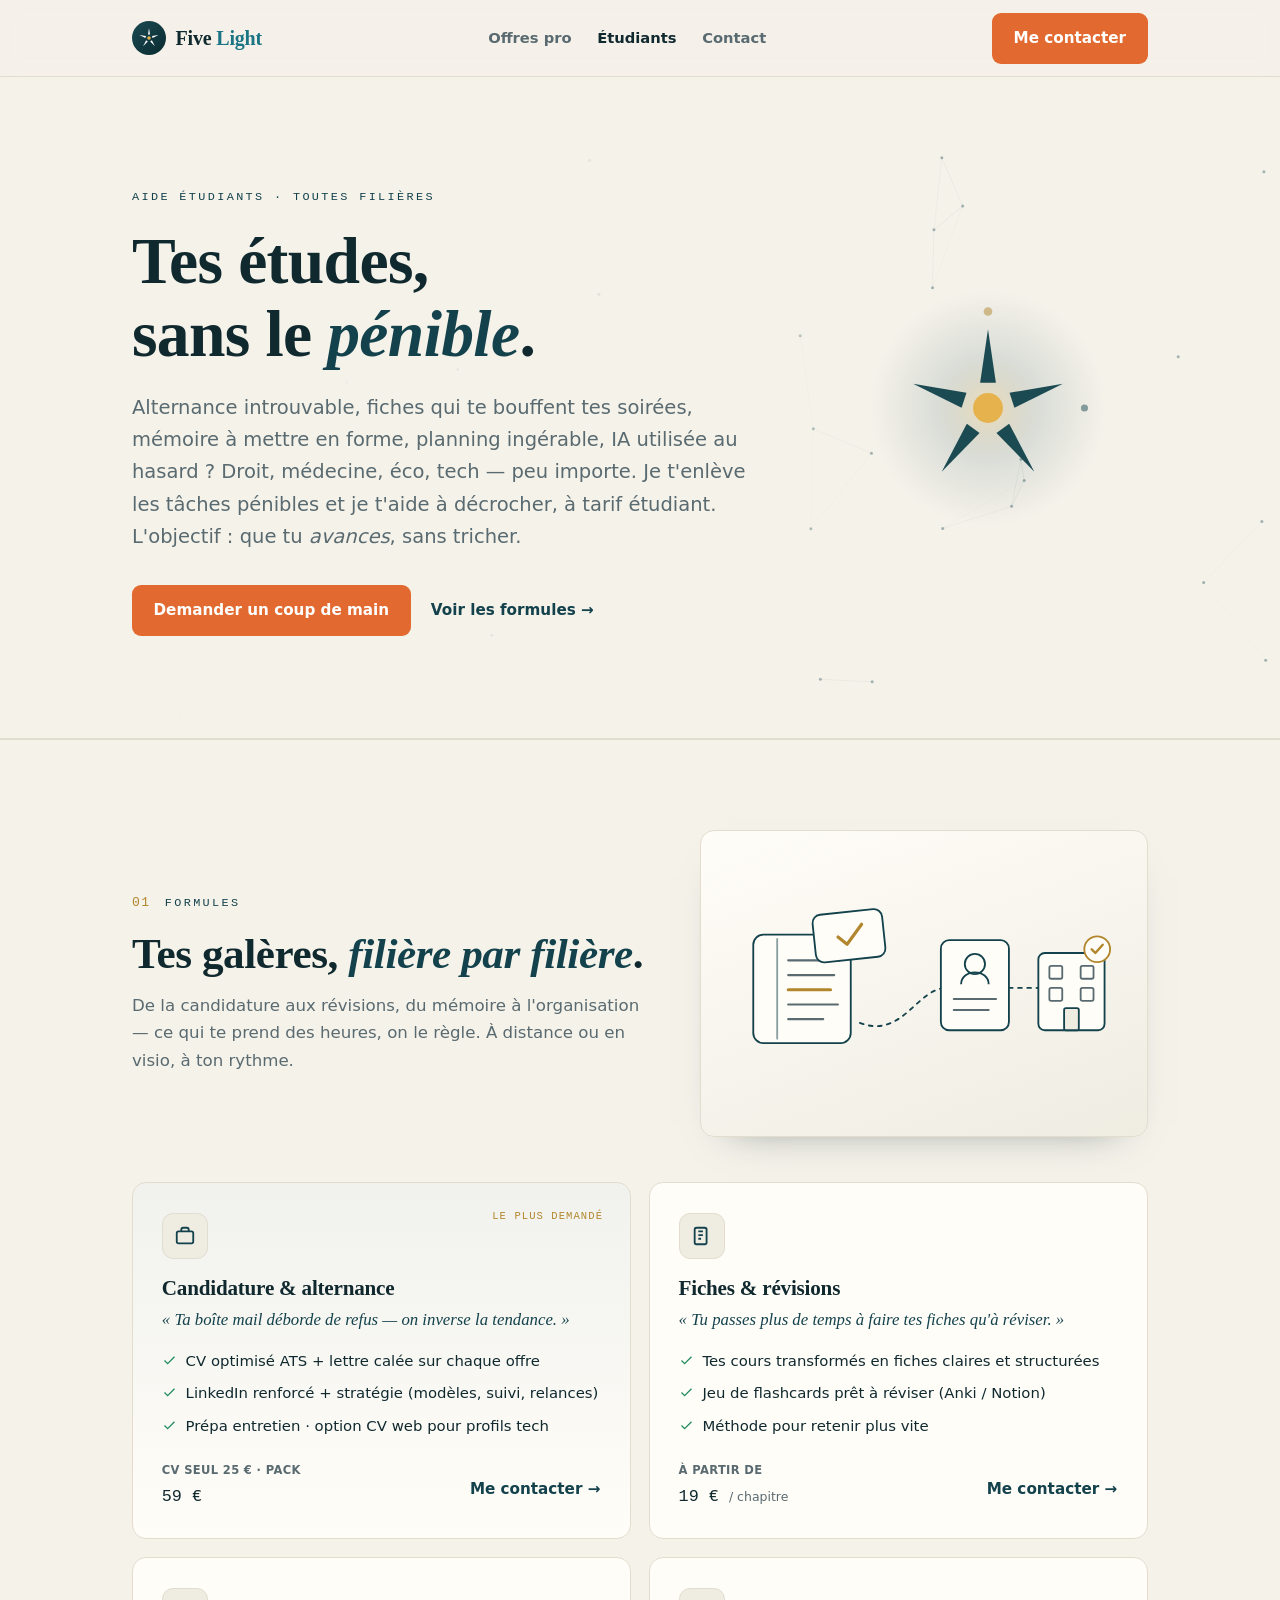
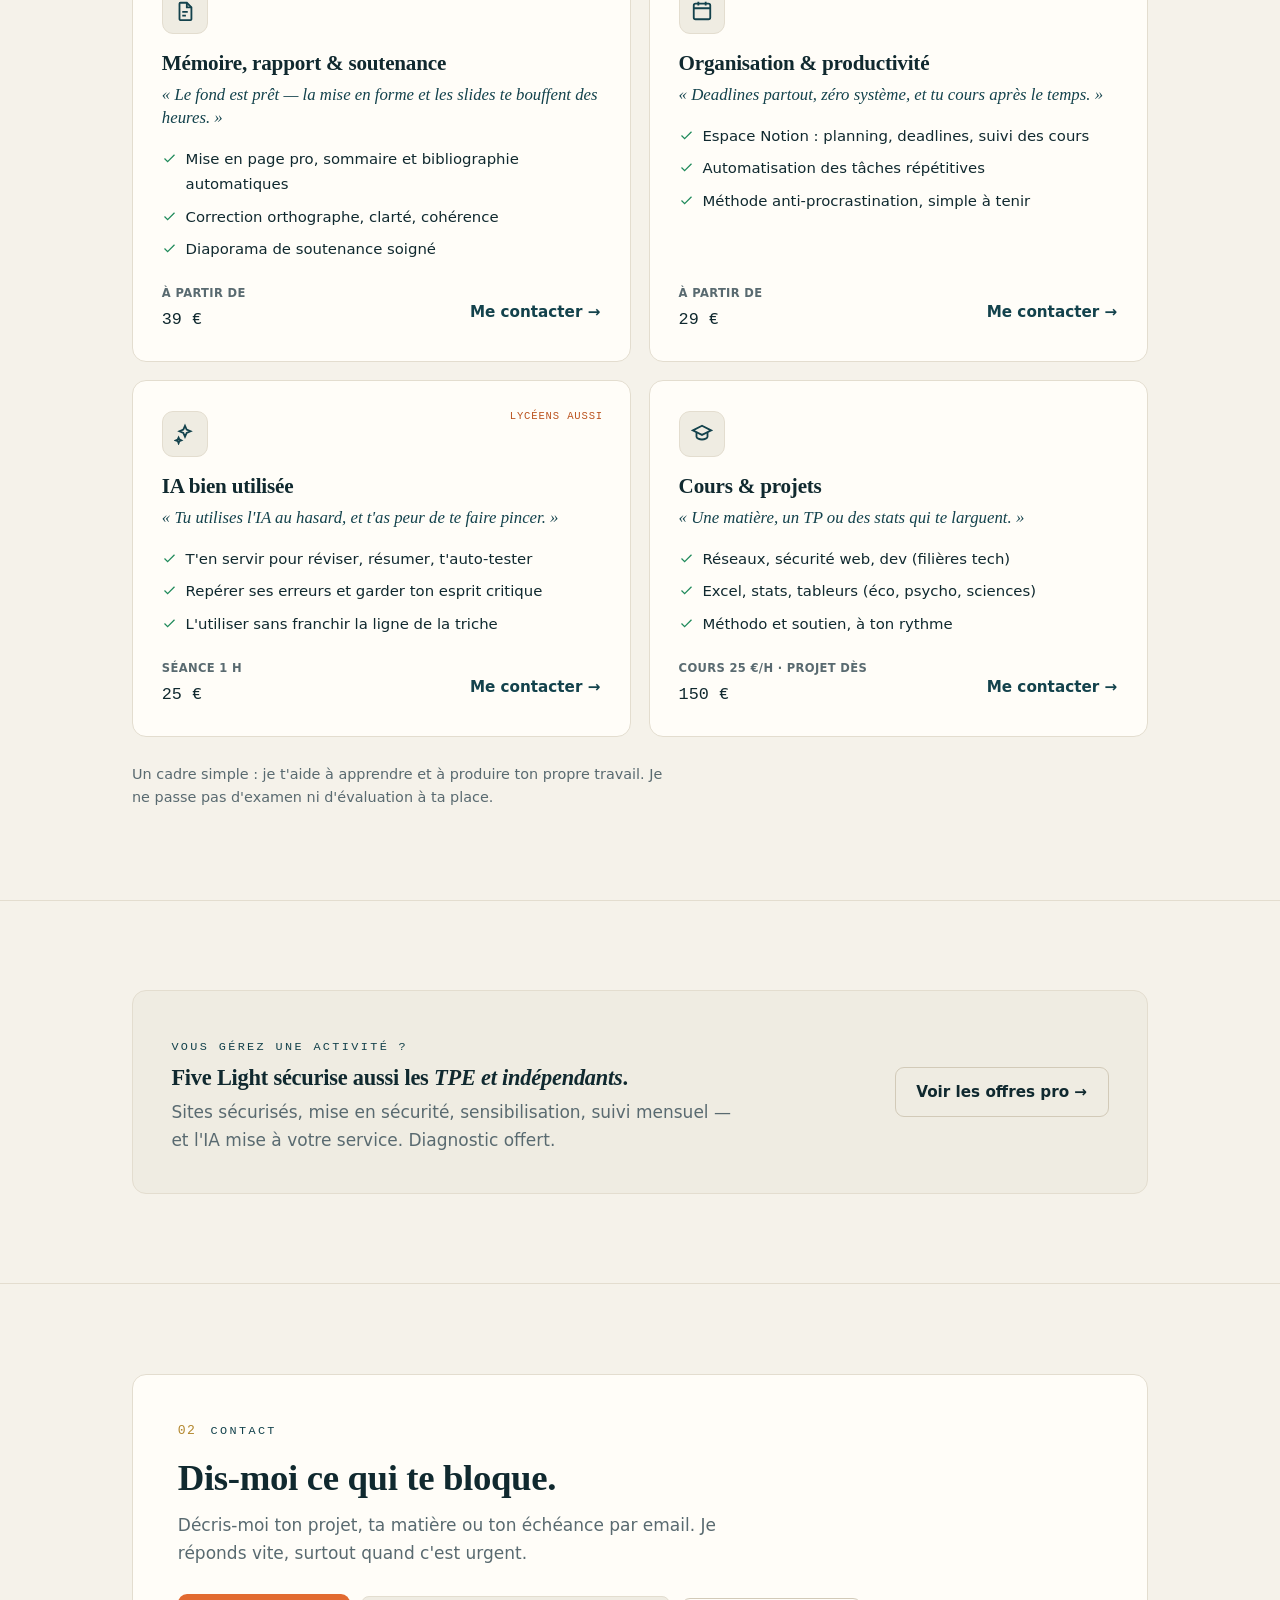
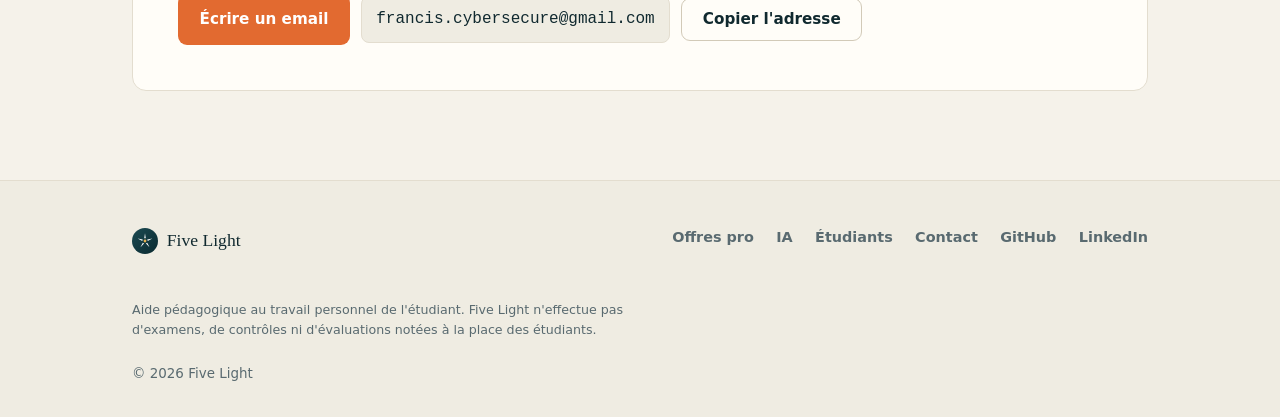
==== commit 1203d9c5: "Add files via upload" ====
--- a/etudiants.html
+++ b/etudiants.html
@@ -19,6 +19,7 @@
 <link rel="preconnect" href="https://fonts.gstatic.com" crossorigin>
 <link rel="stylesheet" href="https://fonts.googleapis.com/css2?family=Spectral:ital,wght@0,500;0,600;0,700;1,500;1,600&family=Mulish:wght@400;500;600;700&family=IBM+Plex+Mono:wght@500&display=swap">
 <link rel="stylesheet" href="styles.css">
+<script>document.documentElement.classList.add('js');</script>
 </head>
 <body>
 <a class="skip" href="#top">Aller au contenu</a>
@@ -295,11 +296,12 @@
   } else {
     var io = new IntersectionObserver(function(ents){
       ents.forEach(function(e){ if(e.isIntersecting){ e.target.classList.add('in'); io.unobserve(e.target);} });
-    }, {threshold:.14, rootMargin:'0px 0px -8% 0px'});
+    }, {threshold:.04, rootMargin:'0px 0px -5% 0px'});
     document.querySelectorAll('.reveal').forEach(function(el){ io.observe(el); });
     requestAnimationFrame(function(){
       document.querySelectorAll('.hero .reveal').forEach(function(el){ el.classList.add('in'); });
     });
+    setTimeout(function(){ document.querySelectorAll('.reveal:not(.in)').forEach(function(el){ el.classList.add('in'); }); }, 1500);
   }
 
   document.querySelectorAll('.offer').forEach(function(card){
@@ -329,14 +331,14 @@
     W=hero.clientWidth; H=hero.clientHeight;
     cv.width=W*DPR; cv.height=H*DPR; cv.style.width=W+'px'; cv.style.height=H+'px';
     ctx.setTransform(DPR,0,0,DPR,0,0);
-    var n=Math.round(Math.min(96, Math.max(34, W*H/15000)));
+    var n=Math.round(Math.min(56, Math.max(22, W*H/24000)));
     nodes=[];
-    for(var i=0;i<n;i++) nodes.push({x:Math.random()*W,y:Math.random()*H,vx:(Math.random()-.5)*.2,vy:(Math.random()-.5)*.2});
+    for(var i=0;i<n;i++) nodes.push({x:Math.random()*W,y:Math.random()*H,vx:(Math.random()-.5)*.14,vy:(Math.random()-.5)*.14});
   }
   size(); window.addEventListener('resize',size);
   hero.addEventListener('mousemove',function(e){var r=hero.getBoundingClientRect();mouse.x=e.clientX-r.left;mouse.y=e.clientY-r.top;mouse.on=true;});
   hero.addEventListener('mouseleave',function(){mouse.on=false;});
-  var D=150;
+  var D=125;
   function frame(){
     ctx.clearRect(0,0,W,H);
     for(var i=0;i<nodes.length;i++){var p=nodes[i];
@@ -344,11 +346,11 @@
       if(p.x<0||p.x>W)p.vx*=-1; if(p.y<0||p.y>H)p.vy*=-1;
       if(mouse.on){var dx=mouse.x-p.x,dy=mouse.y-p.y,d=Math.hypot(dx,dy);if(d<170&&d>0){p.vx+=dx/d*.006;p.vy+=dy/d*.006;}}
       p.vx*=.995;p.vy*=.995;
-      ctx.beginPath();ctx.arc(p.x,p.y,1.7,0,6.283);ctx.fillStyle='rgba('+SAR+',.5)';ctx.fill();
+      ctx.beginPath();ctx.arc(p.x,p.y,1.5,0,6.283);ctx.fillStyle='rgba('+SAR+',.38)';ctx.fill();
     }
     for(var i=0;i<nodes.length;i++)for(var j=i+1;j<nodes.length;j++){
       var a=nodes[i],b=nodes[j],dx=a.x-b.x,dy=a.y-b.y,d=Math.hypot(dx,dy);
-      if(d<D){ctx.strokeStyle='rgba('+SAR+','+(.16*(1-d/D))+')';ctx.lineWidth=1;ctx.beginPath();ctx.moveTo(a.x,a.y);ctx.lineTo(b.x,b.y);ctx.stroke();}
+      if(d<D){ctx.strokeStyle='rgba('+SAR+','+(.08*(1-d/D))+')';ctx.lineWidth=1;ctx.beginPath();ctx.moveTo(a.x,a.y);ctx.lineTo(b.x,b.y);ctx.stroke();}
     }
     if(mouse.on){for(var i=0;i<nodes.length;i++){var p=nodes[i],dx=mouse.x-p.x,dy=mouse.y-p.y,d=Math.hypot(dx,dy);
       if(d<175){ctx.strokeStyle='rgba('+GOLD+','+(.5*(1-d/175))+')';ctx.lineWidth=1;ctx.beginPath();ctx.moveTo(p.x,p.y);ctx.lineTo(mouse.x,mouse.y);ctx.stroke();}}
--- a/styles.css
+++ b/styles.css
@@ -165,42 +165,47 @@
    v3.1 — Vie & interaction (réseau, logo animé, reveals)
    ============================================================ */
 
-/* --- Réseau derrière le hero + zone calme --- */
+/* --- Réseau derrière le hero + zone calme ---
+   Règle d'or : tout est VISIBLE par défaut. Les animations ne s'activent
+   que si le JS a ajouté la classe .js sur <html>. Si le JS échoue ou traîne,
+   la page reste lisible et bien agencée. --- */
 .hero{isolation:isolate}
 .hero-net{position:absolute;inset:0;width:100%;height:100%;z-index:0;pointer-events:none}
 .hero-calm{position:absolute;inset:0;z-index:1;pointer-events:none;
-  background:linear-gradient(100deg, var(--bg) 14%, color-mix(in srgb,var(--bg) 72%,transparent) 40%, transparent 64%)}
+  background:linear-gradient(100deg, #f5f2ea 18%, rgba(245,242,234,.80) 44%, rgba(245,242,234,0) 68%)}
 .hero-grid{z-index:2}
 @media(max-width:860px){
-  .hero-calm{background:linear-gradient(180deg, transparent 0%, var(--bg) 46%)}
+  .hero-calm{background:linear-gradient(180deg, rgba(245,242,234,.35) 0%, #f5f2ea 48%)}
 }
 
-/* --- Logo animé du hero (reste UN logo) --- */
+/* --- Logo du hero : VISIBLE par défaut, s'assemble seulement si JS --- */
 .hero-logo{display:grid;place-items:center;position:relative}
 .hero-logo svg{width:100%;max-width:252px;height:auto;overflow:visible}
 @media(max-width:860px){.hero-logo{display:none}}
-.hl-halo{transform-origin:32px 32px;opacity:0;animation:halo-in 1s ease .15s forwards}
+.hl-orbit{transform-origin:32px 32px;transform-box:fill-box;opacity:.5}
+/* entrée animée uniquement quand JS actif */
+.js .hl-halo{opacity:0;animation:halo-in 1s ease .15s forwards}
 @keyframes halo-in{to{opacity:1}}
-.hl-ray{transform-origin:32px 32px;opacity:0;animation:ray-in .7s cubic-bezier(.2,.75,.2,1) forwards}
-.hl-ray.r1{animation-delay:.10s}.hl-ray.r2{animation-delay:.20s}.hl-ray.r3{animation-delay:.30s}
-.hl-ray.r4{animation-delay:.40s}.hl-ray.r5{animation-delay:.50s}
+.js .hl-ray{transform-origin:32px 32px;opacity:0;animation:ray-in .7s cubic-bezier(.2,.75,.2,1) forwards}
+.js .hl-ray.r1{animation-delay:.10s}.js .hl-ray.r2{animation-delay:.20s}.js .hl-ray.r3{animation-delay:.30s}
+.js .hl-ray.r4{animation-delay:.40s}.js .hl-ray.r5{animation-delay:.50s}
 @keyframes ray-in{from{opacity:0;transform:scale(.2)}to{opacity:1;transform:scale(1)}}
-.hl-core{transform-origin:32px 32px;opacity:0;animation:core-in .55s cubic-bezier(.2,.8,.2,1) .62s forwards, core-breathe 3.6s ease-in-out 1.3s infinite}
+.js .hl-core{opacity:0;animation:core-in .55s cubic-bezier(.2,.8,.2,1) .62s forwards, core-breathe 3.6s ease-in-out 1.3s infinite}
 @keyframes core-in{from{opacity:0;transform:scale(0)}to{opacity:1;transform:scale(1)}}
-@keyframes core-breathe{0%,100%{transform:scale(1);filter:none}50%{transform:scale(1.22);filter:drop-shadow(0 0 5px color-mix(in srgb,var(--gold-soft) 70%,transparent))}}
-.hl-orbit{transform-origin:32px 32px;transform-box:fill-box;animation:spin 26s linear infinite;opacity:.5}
+@keyframes core-breathe{0%,100%{transform:scale(1)}50%{transform:scale(1.2);filter:drop-shadow(0 0 5px rgba(230,178,77,.7))}}
+.js .hl-orbit{animation:spin 26s linear infinite}
 @keyframes spin{to{transform:rotate(360deg)}}
-.hero-logo.assembled .hl-glow{animation:pulse-glow 4s ease-in-out infinite}
+.js .hero-logo.assembled .hl-glow{animation:pulse-glow 4s ease-in-out infinite}
 @keyframes pulse-glow{0%,100%{opacity:.25}50%{opacity:.5}}
 
-/* --- Micro-logo d'en-tête : cœur qui respire doucement --- */
-.brand .mark .hb{transform-origin:32px 32px;animation:hb 4.5s ease-in-out infinite}
+/* --- Micro-logo d'en-tête : cœur qui respire doucement (si JS) --- */
+.js .brand .mark .hb{transform-origin:32px 32px;animation:hb 4.5s ease-in-out infinite}
 @keyframes hb{0%,100%{opacity:.9}50%{opacity:1}}
 
-/* --- Révélations au scroll --- */
-.reveal{opacity:0;transform:translateY(22px);
+/* --- Révélations au scroll : visibles par défaut, animées si JS --- */
+.js .reveal{opacity:0;transform:translateY(22px);
   transition:opacity .7s cubic-bezier(.2,.7,.2,1), transform .7s cubic-bezier(.2,.7,.2,1)}
-.reveal.in{opacity:1;transform:none}
+.js .reveal.in{opacity:1;transform:none}
 .reveal.d1{transition-delay:.06s}.reveal.d2{transition-delay:.12s}
 .reveal.d3{transition-delay:.18s}.reveal.d4{transition-delay:.24s}
 
@@ -208,7 +213,7 @@
 .offer{overflow:hidden}
 .offer::before{content:"";position:absolute;inset:0;z-index:0;opacity:0;transition:opacity .3s;
   background:radial-gradient(260px circle at var(--mx,50%) var(--my,0%),
-    color-mix(in srgb,var(--primary) 12%,transparent), transparent 70%)}
+    rgba(19,66,76,.12), transparent 70%)}
 .offer:hover::before{opacity:1}
 .offer > *{position:relative;z-index:1}
 .offer > .ribbon,.offer > .tag{position:absolute;z-index:2}
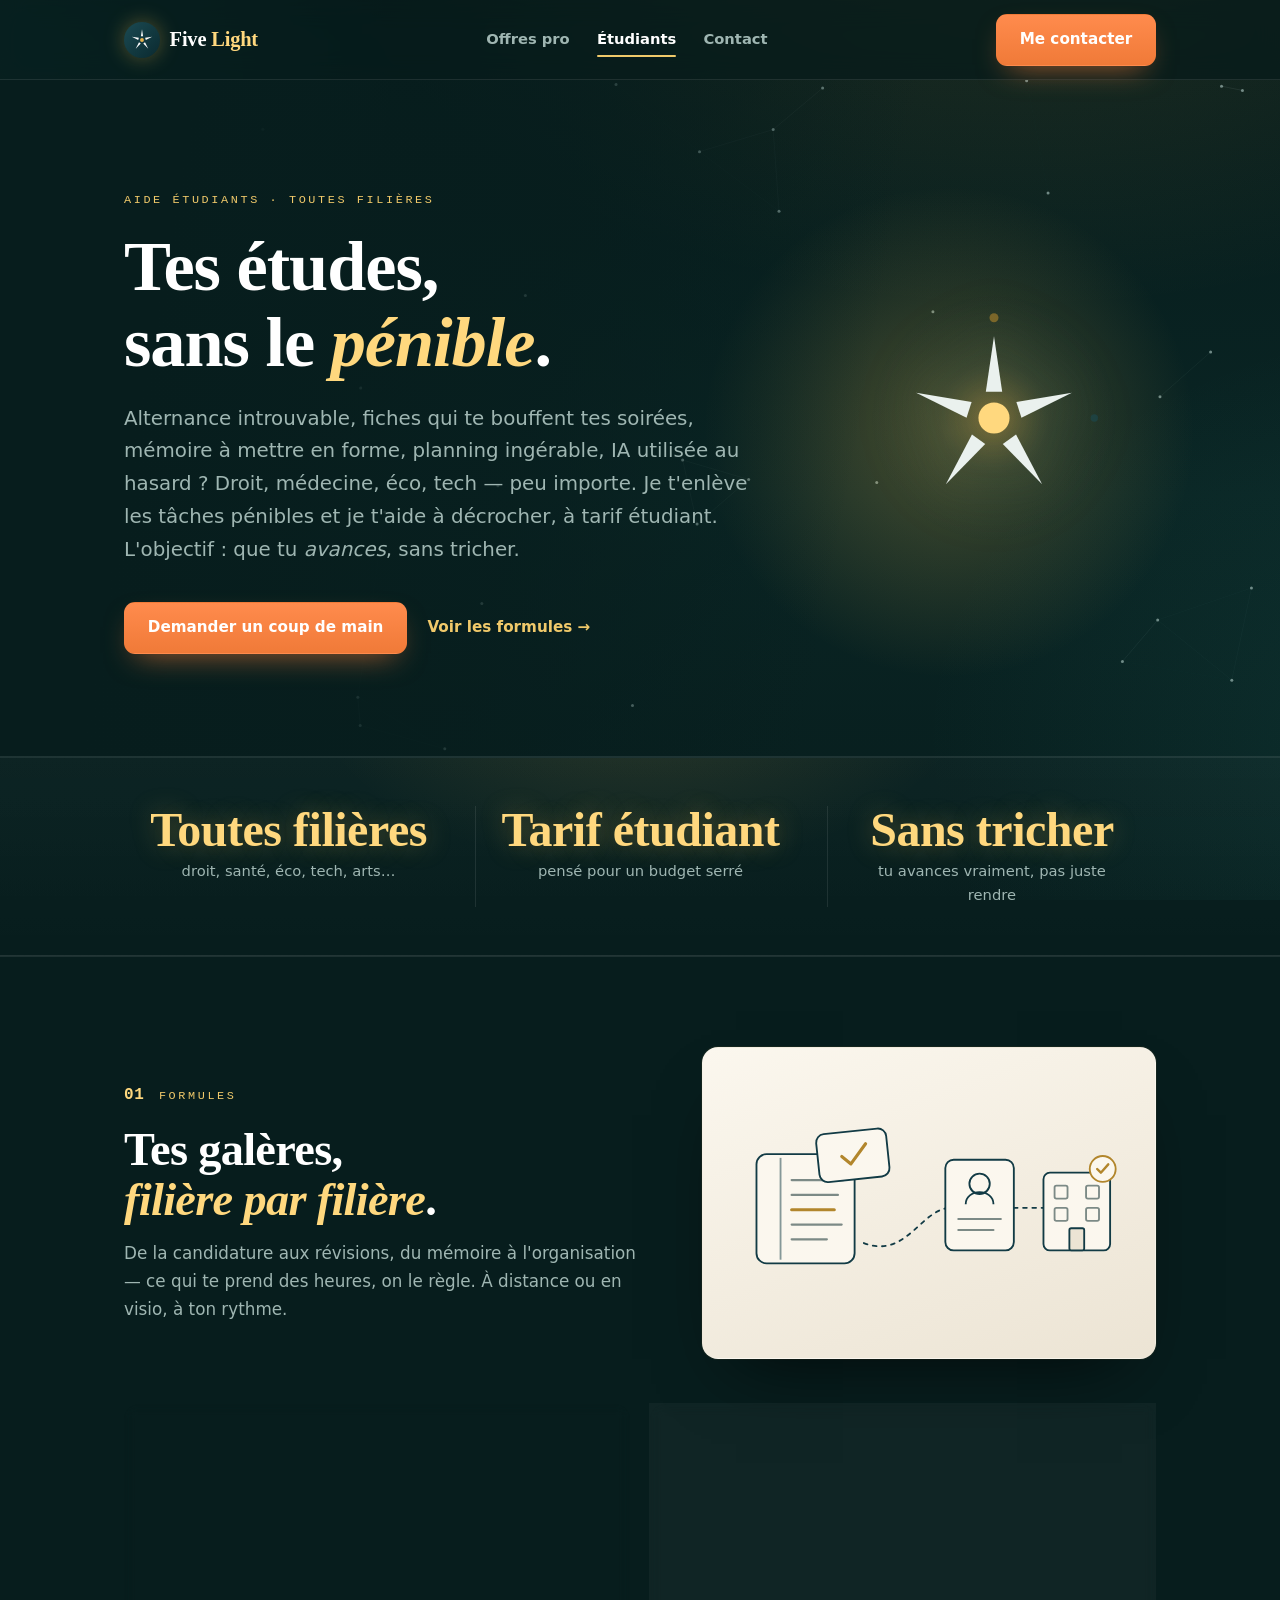
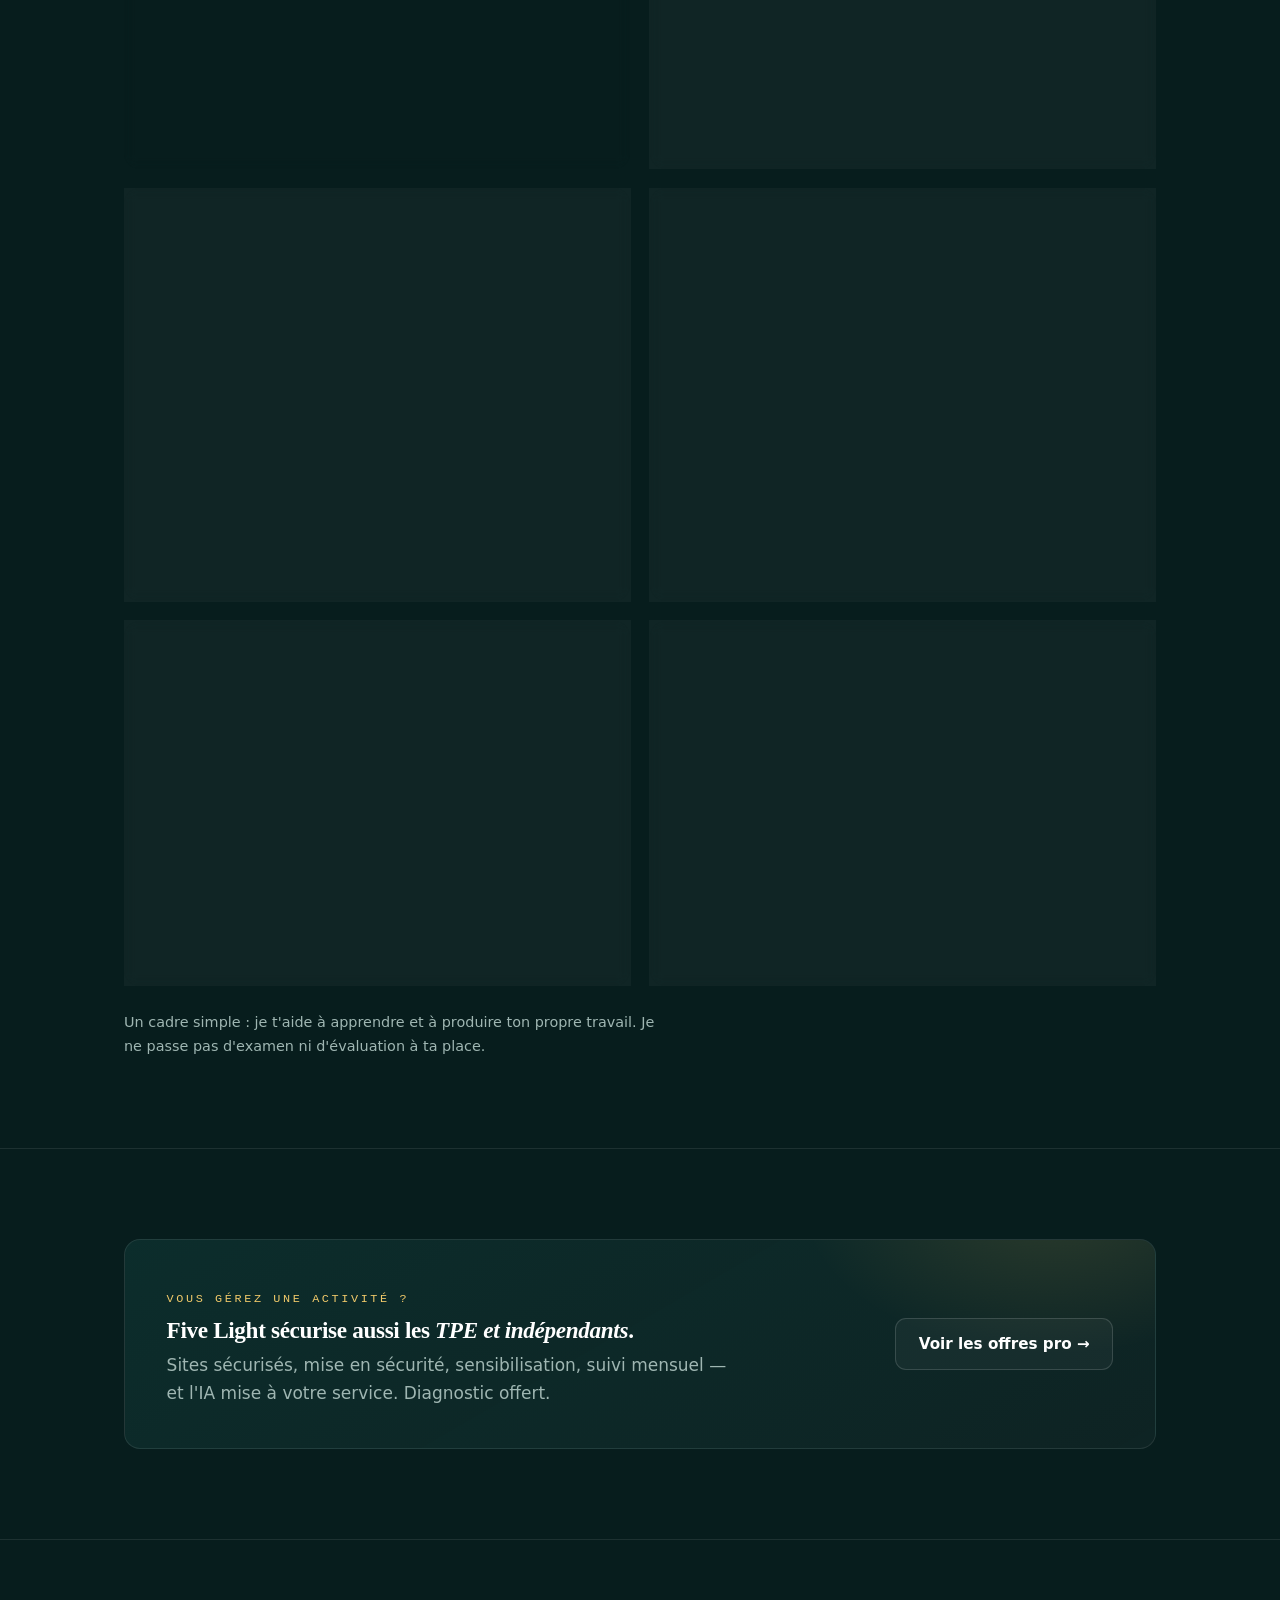
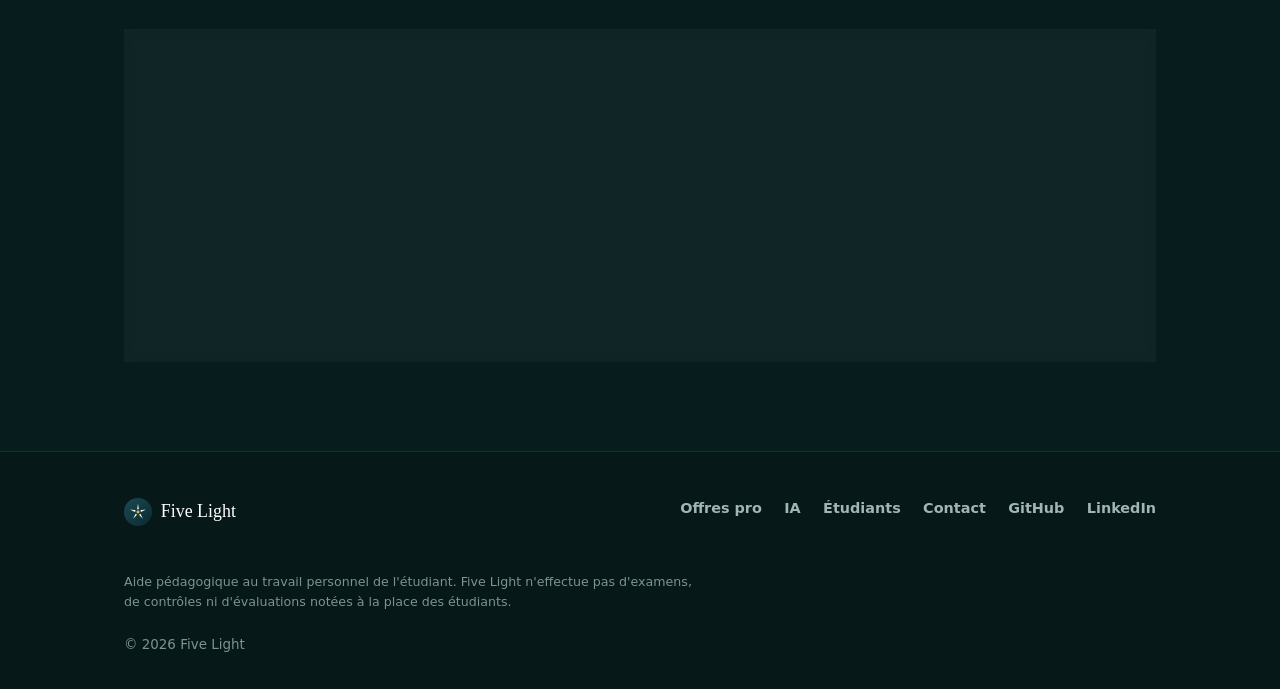
==== commit 16344760: "Add files via upload" ====
--- a/etudiants.html
+++ b/etudiants.html
@@ -8,7 +8,7 @@
 
 <meta http-equiv="Content-Security-Policy" content="default-src 'self'; style-src 'self' 'unsafe-inline' https://fonts.googleapis.com; font-src https://fonts.gstatic.com; img-src 'self' data:; script-src 'self' 'unsafe-inline'; connect-src 'self'; base-uri 'self'; form-action 'self'; object-src 'none'">
 <meta name="referrer" content="strict-origin-when-cross-origin">
-<meta name="theme-color" content="#13424c">
+<meta name="theme-color" content="#071d1d">
 
 <link rel="icon" type="image/svg+xml" href="favicon.svg">
 <link rel="icon" type="image/png" sizes="32x32" href="favicon-32.png">
@@ -80,6 +80,15 @@
     </div>
   </section>
 
+  <!-- BANDEAU STATS -->
+  <section class="statband" aria-label="En bref">
+    <div class="wrap">
+      <div class="stat reveal"><span class="big">Toutes filières</span><span class="lbl">droit, santé, éco, tech, arts…</span></div>
+      <div class="stat reveal d1"><span class="big">Tarif étudiant</span><span class="lbl">pensé pour un budget serré</span></div>
+      <div class="stat reveal d2"><span class="big">Sans tricher</span><span class="lbl">tu avances vraiment, pas juste rendre</span></div>
+    </div>
+  </section>
+
   <section id="offres" aria-labelledby="h-off">
     <div class="wrap">
       <div class="sec-head cols">
@@ -325,7 +334,7 @@
   var cv=document.getElementById('heroNet'); if(!cv) return;
   var hero=cv.closest('.hero'), ctx=cv.getContext('2d');
   var W,H,DPR,nodes=[],mouse={x:-999,y:-999,on:false};
-  var SAR='27,74,82', GOLD='178,134,44';
+  var SAR='179,205,200', GOLD='231,184,78';
   function size(){
     DPR=Math.min(window.devicePixelRatio||1,2);
     W=hero.clientWidth; H=hero.clientHeight;
@@ -346,11 +355,11 @@
       if(p.x<0||p.x>W)p.vx*=-1; if(p.y<0||p.y>H)p.vy*=-1;
       if(mouse.on){var dx=mouse.x-p.x,dy=mouse.y-p.y,d=Math.hypot(dx,dy);if(d<170&&d>0){p.vx+=dx/d*.006;p.vy+=dy/d*.006;}}
       p.vx*=.995;p.vy*=.995;
-      ctx.beginPath();ctx.arc(p.x,p.y,1.5,0,6.283);ctx.fillStyle='rgba('+SAR+',.38)';ctx.fill();
+      ctx.beginPath();ctx.arc(p.x,p.y,1.5,0,6.283);ctx.fillStyle='rgba('+SAR+',.6)';ctx.fill();
     }
     for(var i=0;i<nodes.length;i++)for(var j=i+1;j<nodes.length;j++){
       var a=nodes[i],b=nodes[j],dx=a.x-b.x,dy=a.y-b.y,d=Math.hypot(dx,dy);
-      if(d<D){ctx.strokeStyle='rgba('+SAR+','+(.08*(1-d/D))+')';ctx.lineWidth=1;ctx.beginPath();ctx.moveTo(a.x,a.y);ctx.lineTo(b.x,b.y);ctx.stroke();}
+      if(d<D){ctx.strokeStyle='rgba('+SAR+','+(.12*(1-d/D))+')';ctx.lineWidth=1;ctx.beginPath();ctx.moveTo(a.x,a.y);ctx.lineTo(b.x,b.y);ctx.stroke();}
     }
     if(mouse.on){for(var i=0;i<nodes.length;i++){var p=nodes[i],dx=mouse.x-p.x,dy=mouse.y-p.y,d=Math.hypot(dx,dy);
       if(d<175){ctx.strokeStyle='rgba('+GOLD+','+(.5*(1-d/175))+')';ctx.lineWidth=1;ctx.beginPath();ctx.moveTo(p.x,p.y);ctx.lineTo(mouse.x,mouse.y);ctx.stroke();}}
--- a/styles.css
+++ b/styles.css
@@ -1,189 +1,110 @@
 /* ============================================================
-   Five Light — système de design v3 (premium sobre · crème)
-   Identité : étoile sarcelle & or. Fond crème, serif Spectral,
-   sections numérotées, fiches-offres, accent corail pour l'action.
-   Inspiré de la qualité éditoriale de sites premium, registre
-   cybersécurité (sérieux, clair, haut de gamme). Clair uniquement.
+   Five Light — système de design v5 « Constellation »
+   Thème nocturne premium : fond nuit sarcelle, or lumineux,
+   verre dépoli, étoile rayonnante. « Une lumière dans le noir. »
+   Robuste : tout reste visible même sans JavaScript.
    ============================================================ */
 :root{
-  --bg:#f5f2ea; --surface:#fffdf8; --surface-2:#efece2;
-  --ink:#10292f; --muted:#596a70; --line:#e3ddcf; --line-strong:#d2cab8;
-  --primary:#13424c; --primary-ink:#0c2b31; --link:#1b7483;
-  --accent:#e26a30; --accent-ink:#bb531f;
-  --gold:#b2862c; --gold-soft:#e6b24d; --good:#1f8a5b;
+  --bg:#071d1d; --bg-2:#0a2726; --bg-3:#0c2e2d;
+  --ink:#eef4f0; --muted:#9fb6b2; --faint:#7a9490;
+  --line:rgba(255,255,255,.09); --line-2:rgba(255,255,255,.14);
+  --glass:rgba(255,255,255,.04); --glass-2:rgba(255,255,255,.065);
+  --primary:#39b9ad; --primary-ink:#8fe6dd;
+  --gold:#e7b84e; --gold-soft:#f0c96a; --gold-bright:#ffd87e;
+  --accent:#f07a38; --accent-ink:#d86024; --accent-soft:#ff8b4d;
+  --good:#58c99a;
 
   --serif:'Spectral', Georgia, 'Times New Roman', serif;
   --sans:'Mulish', ui-sans-serif, system-ui, -apple-system, sans-serif;
   --mono:'IBM Plex Mono', ui-monospace, Menlo, monospace;
 
-  --maxw:1120px; --gutter:clamp(20px,5vw,52px); --radius:14px;
+  --maxw:1140px; --gutter:clamp(20px,5vw,54px); --radius:16px;
 }
 *{box-sizing:border-box}
 html{-webkit-text-size-adjust:100%;scroll-behavior:smooth}
 @media(prefers-reduced-motion:reduce){html{scroll-behavior:auto}*{transition:none!important;animation:none!important}}
-body{margin:0;background:var(--bg);color:var(--ink);font-family:var(--sans);
-  font-size:17px;line-height:1.65;-webkit-font-smoothing:antialiased;text-rendering:optimizeLegibility}
+body{margin:0;color:var(--ink);font-family:var(--sans);font-size:17px;line-height:1.65;
+  -webkit-font-smoothing:antialiased;text-rendering:optimizeLegibility;
+  background:
+    radial-gradient(1200px 720px at 80% -12%, rgba(231,184,78,.12), transparent 58%),
+    radial-gradient(1000px 820px at -12% 8%, rgba(57,185,173,.16), transparent 55%),
+    radial-gradient(1000px 760px at 115% 82%, rgba(57,185,173,.10), transparent 55%),
+    linear-gradient(180deg,#061b1b 0%, #0a2524 55%, #071d1d 100%);
+  background-attachment:fixed;background-color:#071d1d}
 img{max-width:100%;display:block}
-a{color:var(--link)}
-h1,h2,h3,h4{font-family:var(--serif);font-weight:600;line-height:1.1;letter-spacing:-.01em;margin:0;color:var(--ink);text-wrap:balance}
-h1 em,h2 em,.it{font-style:italic;color:var(--primary)}
+a{color:var(--gold-soft)}
+h1,h2,h3,h4{font-family:var(--serif);font-weight:600;line-height:1.08;letter-spacing:-.015em;margin:0;color:#fff;text-wrap:balance}
+h1 em,h2 em,.it{font-style:italic;color:var(--gold-bright)}
 p{margin:0}
-::selection{background:color-mix(in srgb,var(--primary) 20%, transparent)}
-:focus-visible{outline:2px solid var(--primary);outline-offset:3px;border-radius:5px}
+::selection{background:rgba(231,184,78,.28);color:#fff}
+:focus-visible{outline:2px solid var(--gold-soft);outline-offset:3px;border-radius:6px}
 
 .wrap{max-width:var(--maxw);margin-inline:auto;padding-inline:var(--gutter)}
 .skip{position:absolute;left:-9999px}
-.skip:focus{left:var(--gutter);top:8px;z-index:100;background:var(--surface);padding:.5em 1em;border:1px solid var(--line);border-radius:6px}
-
-.eyebrow{font-family:var(--mono);font-size:.74rem;letter-spacing:.2em;text-transform:uppercase;color:var(--primary);font-weight:500}
-.num{font-family:var(--mono);color:var(--gold);font-size:.82rem;letter-spacing:.1em}
+.skip:focus{left:var(--gutter);top:8px;z-index:100;background:var(--bg-2);color:#fff;padding:.5em 1em;border:1px solid var(--line-2);border-radius:8px}
+
+.eyebrow{font-family:var(--mono);font-size:.74rem;letter-spacing:.22em;text-transform:uppercase;color:var(--gold-soft);font-weight:500}
+.num{font-family:var(--mono);color:var(--gold-bright);font-size:1rem;font-weight:700;letter-spacing:.04em}
 .kick{display:flex;align-items:baseline;gap:.9rem;margin-bottom:1rem}
 
 /* ---------- Boutons ---------- */
 .btn{display:inline-flex;align-items:center;gap:.5em;font-family:var(--sans);font-weight:700;font-size:.95rem;
-  padding:.78em 1.35em;border-radius:9px;border:1px solid transparent;cursor:pointer;text-decoration:none;
-  transition:background .2s, color .2s, border-color .2s, transform .15s}
-.btn-primary{background:var(--accent);color:#fff}
-.btn-primary:hover{background:var(--accent-ink);transform:translateY(-1px)}
-.btn-ghost{background:transparent;color:var(--ink);border-color:var(--line-strong)}
-.btn-ghost:hover{border-color:var(--primary);color:var(--primary)}
-.btn-link{background:none;color:var(--primary);padding:.5em 0;font-weight:700}
-.btn-link:hover{gap:.75em;color:var(--accent-ink)}
+  padding:.82em 1.5em;border-radius:11px;border:1px solid transparent;cursor:pointer;text-decoration:none;
+  transition:background .2s, color .2s, border-color .2s, transform .15s, box-shadow .25s}
+.btn-primary{background:linear-gradient(180deg,var(--accent-soft),var(--accent));color:#fff;
+  box-shadow:0 12px 30px -12px rgba(240,122,56,.7)}
+.btn-primary:hover{transform:translateY(-1px);box-shadow:0 18px 38px -12px rgba(240,122,56,.9)}
+.btn-ghost{background:rgba(255,255,255,.04);color:#fff;border-color:var(--line-2)}
+.btn-ghost:hover{border-color:var(--gold-soft);color:var(--gold-bright)}
+.btn-link{background:none;color:var(--gold-soft);padding:.5em 0;font-weight:700}
+.btn-link:hover{gap:.8em;color:var(--gold-bright)}
 
 /* ---------- En-tête ---------- */
 header.site{position:sticky;top:0;z-index:50;
-  background:color-mix(in srgb,var(--bg) 86%, transparent);backdrop-filter:saturate(1.1) blur(10px);
+  background:rgba(7,27,27,.72);backdrop-filter:saturate(1.2) blur(14px);
   border-bottom:1px solid var(--line)}
-.nav{display:flex;align-items:center;justify-content:space-between;gap:1rem;padding-block:.8rem}
-.brand{display:flex;align-items:center;gap:.6rem;font-family:var(--serif);font-weight:700;font-size:1.25rem;letter-spacing:-.01em;text-decoration:none;color:var(--ink)}
-.brand .mark{width:34px;height:34px;flex:none}
-.brand .lt{color:var(--link)}
-.nav-links{display:flex;align-items:center;gap:1.6rem}
-.nav-links a{text-decoration:none;color:var(--muted);font-weight:600;font-size:.92rem}
-.nav-links a:hover,.nav-links a[aria-current="page"]{color:var(--ink)}
+.nav{display:flex;align-items:center;justify-content:space-between;gap:1rem;padding-block:.85rem}
+.brand{display:flex;align-items:center;gap:.6rem;font-family:var(--serif);font-weight:700;font-size:1.28rem;letter-spacing:-.01em;text-decoration:none;color:#fff}
+.brand .mark{width:36px;height:36px;flex:none;filter:drop-shadow(0 0 10px rgba(231,184,78,.35))}
+.brand .lt{color:var(--gold-bright)}
+.nav-links{display:flex;align-items:center;gap:1.7rem}
+.nav-links a{position:relative;text-decoration:none;color:var(--muted);font-weight:600;font-size:.92rem}
+.nav-links a::after{content:"";position:absolute;left:0;bottom:-5px;height:2px;width:0;background:var(--gold-soft);border-radius:2px;transition:width .25s ease}
+.nav-links a:hover,.nav-links a[aria-current="page"]{color:#fff}
+.nav-links a:hover::after,.nav-links a[aria-current="page"]::after{width:100%}
 .nav-cta{display:flex;align-items:center;gap:.6rem}
 @media(max-width:860px){.nav-links{display:none}}
 
 /* ---------- Héros ---------- */
-.hero{border-bottom:1px solid var(--line);position:relative;overflow:hidden}
-.hero-grid{display:grid;grid-template-columns:1.35fr .65fr;gap:2rem;align-items:center;padding-block:clamp(3rem,8vw,6.5rem);position:relative}
+.hero{position:relative;overflow:hidden;isolation:isolate;border-bottom:1px solid var(--line)}
+.hero-grid{display:grid;grid-template-columns:1.35fr .65fr;gap:2rem;align-items:center;padding-block:clamp(3.2rem,8vw,6.8rem);position:relative;z-index:2}
 @media(max-width:860px){.hero-grid{grid-template-columns:1fr}}
-.hero h1{font-size:clamp(2.4rem,6vw,4.1rem);margin-top:1.1rem;max-width:16ch}
-.hero .lede{margin-top:1.4rem;max-width:52ch;font-size:clamp(1.05rem,2.4vw,1.22rem);color:var(--muted)}
-.cta-row{display:flex;flex-wrap:wrap;gap:.7rem 1.2rem;align-items:center;margin-top:2rem}
-.hero-mark{display:grid;place-items:center}
-.hero-mark svg{width:100%;max-width:250px;height:auto}
-@media(max-width:860px){.hero-mark{display:none}}
-.trust{list-style:none;margin:2.4rem 0 0;padding:1.3rem 0 0;border-top:1px solid var(--line);display:flex;flex-wrap:wrap;gap:.6rem 1.8rem}
-.trust li{display:flex;align-items:center;gap:.5rem;font-size:.9rem;color:var(--muted)}
-.trust li b{color:var(--ink);font-weight:700}
-.trust svg{color:var(--primary);flex:none}
-.pills{display:flex;flex-wrap:wrap;gap:.5rem;margin-top:1.6rem}
-.pill{font-size:.8rem;color:var(--muted);border:1px solid var(--line);background:var(--surface);padding:.42em .85em;border-radius:999px;display:inline-flex;gap:.45rem;align-items:center}
-.pill svg{color:var(--primary)}
-
-/* ---------- Sections ---------- */
-section{padding-block:clamp(3.2rem,7vw,6rem)}
-.hero{padding-block:0}
-section + section{border-top:1px solid var(--line)}
-.sec-head{max-width:64ch;margin-bottom:2.8rem}
-.sec-head h2{font-size:clamp(1.9rem,4.4vw,2.7rem)}
-.sec-head p{margin-top:.9rem;color:var(--muted);font-size:1.04rem}
-
-/* ---------- Fiches-offres ---------- */
-.offers{display:grid;grid-template-columns:repeat(2,1fr);gap:1.1rem}
-@media(max-width:760px){.offers{grid-template-columns:1fr}}
-.offer{background:var(--surface);border:1px solid var(--line);border-radius:var(--radius);padding:1.9rem 1.8rem 1.7rem;
-  display:flex;flex-direction:column;position:relative;transition:transform .18s, box-shadow .18s, border-color .18s}
-.offer:hover{transform:translateY(-3px);box-shadow:0 14px 34px -22px rgba(16,41,47,.5);border-color:var(--line-strong)}
-.offer.feature{background:linear-gradient(180deg,color-mix(in srgb,var(--primary) 6%,var(--surface)),var(--surface))}
-.offer .ico{width:46px;height:46px;border-radius:11px;background:var(--surface-2);border:1px solid var(--line);display:grid;place-items:center;color:var(--primary);margin-bottom:1.1rem}
-.offer h3{font-size:1.32rem}
-.offer .hook{font-family:var(--serif);font-style:italic;font-size:1.05rem;color:var(--primary);margin-top:.5rem;line-height:1.4}
-.offer ul{margin:1.1rem 0 0;padding:0;list-style:none;display:flex;flex-direction:column;gap:.5rem}
-.offer ul li{display:flex;gap:.55rem;font-size:.93rem;color:var(--ink)}
-.offer ul li svg{color:var(--good);flex:none;margin-top:4px}
-.offer .foot{margin-top:auto;padding-top:1.4rem;display:flex;align-items:flex-end;justify-content:space-between;gap:1rem;flex-wrap:wrap}
-.offer .price{font-family:var(--mono);font-size:1.05rem;color:var(--ink);font-variant-numeric:tabular-nums;font-weight:500}
-.offer .price small{display:block;font-family:var(--sans);color:var(--muted);font-size:.72rem;letter-spacing:.03em;text-transform:uppercase;margin-bottom:.2rem;font-weight:600}
-.ribbon{position:absolute;top:1.6rem;right:1.7rem;font-family:var(--mono);font-size:.66rem;letter-spacing:.1em;text-transform:uppercase;color:var(--gold)}
-.tag{position:absolute;top:1.7rem;right:1.7rem;font-size:.66rem;font-family:var(--mono);letter-spacing:.08em;text-transform:uppercase;color:var(--accent-ink)}
-
-/* ---------- Approche ---------- */
-.steps{display:grid;grid-template-columns:repeat(4,1fr);gap:0}
-@media(max-width:760px){.steps{grid-template-columns:repeat(2,1fr)}}
-@media(max-width:460px){.steps{grid-template-columns:1fr}}
-.step{padding:1.6rem;border:1px solid var(--line);margin:-0.5px;background:var(--surface)}
-.step .s-n{font-family:var(--serif);font-size:1.7rem;color:var(--primary);line-height:1}
-.step h3{font-size:1.12rem;margin-top:.7rem}
-.step p{margin-top:.5rem;color:var(--muted);font-size:.93rem}
-
-/* ---------- À propos ---------- */
-.about{display:grid;grid-template-columns:1.1fr .9fr;gap:2.8rem;align-items:start}
-@media(max-width:820px){.about{grid-template-columns:1fr}}
-.about p+p{margin-top:1rem;color:var(--muted)}
-.who{display:flex;align-items:center;gap:1rem;margin-bottom:1.5rem}
-.who .avatar{width:78px;height:78px;border-radius:50%;object-fit:cover;border:1px solid var(--line-strong);background:var(--surface-2);flex:none}
-.who b{display:block;font-family:var(--serif);font-size:1.12rem}
-.who span{color:var(--muted);font-size:.9rem}
-.creds{border:1px solid var(--line);border-radius:var(--radius);background:var(--surface);padding:1.7rem}
-.creds h3{font-size:1.08rem}
-.creds ul{list-style:none;margin:1rem 0 0;padding:0;display:flex;flex-direction:column;gap:.85rem}
-.creds li{display:flex;gap:.65rem;font-size:.93rem}
-.creds li svg{color:var(--primary);flex:none;margin-top:3px}
-.creds .score{color:var(--gold);font-weight:700;font-family:var(--mono)}
-
-/* ---------- Bande inter-pages ---------- */
-.crossband{border:1px solid var(--line);border-radius:var(--radius);background:var(--surface-2);padding:clamp(1.6rem,4vw,2.4rem);
-  display:flex;flex-wrap:wrap;gap:1.2rem;align-items:center;justify-content:space-between}
-.crossband p{color:var(--muted);max-width:52ch;margin-top:.5rem}
-.crossband h3{font-size:1.4rem}
-
-/* ---------- Contact ---------- */
-.contact{border:1px solid var(--line);border-radius:var(--radius);background:var(--surface);padding:clamp(1.8rem,4vw,2.8rem)}
-.contact h2{font-size:clamp(1.7rem,4vw,2.3rem)}
-.contact p{margin-top:.8rem;color:var(--muted);max-width:54ch}
-.mailrow{display:flex;flex-wrap:wrap;align-items:center;gap:.7rem;margin-top:1.7rem}
-.mail{font-family:var(--mono);font-size:1rem;background:var(--surface-2);border:1px solid var(--line);padding:.6em .9em;border-radius:8px;user-select:all}
-.copy-ok{font-size:.85rem;color:var(--good);font-weight:700}
-.socials{display:flex;gap:.7rem;margin-top:1.5rem;flex-wrap:wrap}
-.socials a{display:inline-flex;align-items:center;gap:.5rem;text-decoration:none;color:var(--ink);border:1px solid var(--line-strong);padding:.55em .95em;border-radius:8px;font-weight:600;font-size:.9rem}
-.socials a:hover{border-color:var(--primary);color:var(--primary)}
-
-/* ---------- Pied ---------- */
-footer.site{border-top:1px solid var(--line);background:var(--surface-2)}
-.foot-grid{display:flex;flex-wrap:wrap;gap:2rem;justify-content:space-between;padding-block:2.8rem}
-.foot-brand{display:flex;align-items:center;gap:.55rem;font-family:var(--serif);font-size:1.1rem}
-.foot-brand .mark{width:26px;height:26px}
-.foot-links{display:flex;gap:1.4rem;flex-wrap:wrap}
-.foot-links a{color:var(--muted);text-decoration:none;font-size:.9rem;font-weight:600}
-.foot-links a:hover{color:var(--ink)}
-.disclaimer{max-width:70ch;font-size:.79rem;color:var(--muted);line-height:1.6;padding-bottom:1.4rem}
-.copyr{color:var(--muted);font-size:.84rem;padding-bottom:2rem;display:block}
-
-/* ============================================================
-   v3.1 — Vie & interaction (réseau, logo animé, reveals)
-   ============================================================ */
-
-/* --- Réseau derrière le hero + zone calme ---
-   Règle d'or : tout est VISIBLE par défaut. Les animations ne s'activent
-   que si le JS a ajouté la classe .js sur <html>. Si le JS échoue ou traîne,
-   la page reste lisible et bien agencée. --- */
-.hero{isolation:isolate}
+.hero h1{font-size:clamp(2.5rem,6.2vw,4.4rem);margin-top:1.1rem;max-width:16ch}
+.hero .lede{margin-top:1.4rem;max-width:52ch;font-size:clamp(1.06rem,2.4vw,1.24rem);color:var(--muted)}
+.cta-row{display:flex;flex-wrap:wrap;gap:.7rem 1.2rem;align-items:center;margin-top:2.2rem}
 .hero-net{position:absolute;inset:0;width:100%;height:100%;z-index:0;pointer-events:none}
 .hero-calm{position:absolute;inset:0;z-index:1;pointer-events:none;
-  background:linear-gradient(100deg, #f5f2ea 18%, rgba(245,242,234,.80) 44%, rgba(245,242,234,0) 68%)}
-.hero-grid{z-index:2}
-@media(max-width:860px){
-  .hero-calm{background:linear-gradient(180deg, rgba(245,242,234,.35) 0%, #f5f2ea 48%)}
-}
-
-/* --- Logo du hero : VISIBLE par défaut, s'assemble seulement si JS --- */
+  background:linear-gradient(100deg, var(--bg) 14%, rgba(7,29,29,.72) 42%, rgba(7,29,29,0) 66%)}
+@media(max-width:860px){.hero-calm{background:linear-gradient(180deg, rgba(7,29,29,.2) 0%, var(--bg) 46%)}}
+/* halo chaud derrière l'étoile */
+.hero::after{content:"";position:absolute;z-index:0;right:4%;top:52%;width:560px;height:560px;transform:translateY(-50%);
+  border-radius:50%;pointer-events:none;background:radial-gradient(circle, rgba(231,184,78,.28), rgba(231,184,78,0) 62%);
+  animation:fl-glow 7s ease-in-out infinite}
+@keyframes fl-glow{0%,100%{opacity:.6;transform:translateY(-50%) scale(1)}50%{opacity:1;transform:translateY(-50%) scale(1.09)}}
+@media(max-width:860px){.hero::after{display:none}}
+
+.trust{list-style:none;margin:2.6rem 0 0;padding:1.4rem 0 0;border-top:1px solid var(--line);display:flex;flex-wrap:wrap;gap:.6rem 1.9rem}
+.trust li{display:flex;align-items:center;gap:.5rem;font-size:.9rem;color:var(--muted)}
+.trust li b{color:#fff;font-weight:700}
+.trust svg{color:var(--gold-soft);flex:none}
+
+/* ---------- Logo héros (étoile rayonnante) ---------- */
 .hero-logo{display:grid;place-items:center;position:relative}
-.hero-logo svg{width:100%;max-width:252px;height:auto;overflow:visible}
+.hero-logo svg{width:100%;max-width:262px;height:auto;overflow:visible;filter:drop-shadow(0 0 22px rgba(231,184,78,.28))}
 @media(max-width:860px){.hero-logo{display:none}}
-.hl-orbit{transform-origin:32px 32px;transform-box:fill-box;opacity:.5}
-/* entrée animée uniquement quand JS actif */
+.hero-logo .hl-ray{fill:#eaf1ee}
+.hero-logo .hl-core{fill:var(--gold-bright)}
+.hl-orbit{transform-origin:32px 32px;transform-box:fill-box;opacity:.6}
 .js .hl-halo{opacity:0;animation:halo-in 1s ease .15s forwards}
 @keyframes halo-in{to{opacity:1}}
 .js .hl-ray{transform-origin:32px 32px;opacity:0;animation:ray-in .7s cubic-bezier(.2,.75,.2,1) forwards}
@@ -192,68 +113,163 @@
 @keyframes ray-in{from{opacity:0;transform:scale(.2)}to{opacity:1;transform:scale(1)}}
 .js .hl-core{opacity:0;animation:core-in .55s cubic-bezier(.2,.8,.2,1) .62s forwards, core-breathe 3.6s ease-in-out 1.3s infinite}
 @keyframes core-in{from{opacity:0;transform:scale(0)}to{opacity:1;transform:scale(1)}}
-@keyframes core-breathe{0%,100%{transform:scale(1)}50%{transform:scale(1.2);filter:drop-shadow(0 0 5px rgba(230,178,77,.7))}}
+@keyframes core-breathe{0%,100%{transform:scale(1)}50%{transform:scale(1.22);filter:drop-shadow(0 0 7px rgba(255,216,126,.9))}}
 .js .hl-orbit{animation:spin 26s linear infinite}
 @keyframes spin{to{transform:rotate(360deg)}}
-.js .hero-logo.assembled .hl-glow{animation:pulse-glow 4s ease-in-out infinite}
-@keyframes pulse-glow{0%,100%{opacity:.25}50%{opacity:.5}}
-
-/* --- Micro-logo d'en-tête : cœur qui respire doucement (si JS) --- */
 .js .brand .mark .hb{transform-origin:32px 32px;animation:hb 4.5s ease-in-out infinite}
 @keyframes hb{0%,100%{opacity:.9}50%{opacity:1}}
 
-/* --- Révélations au scroll : visibles par défaut, animées si JS --- */
+/* ---------- Bandeau stats ---------- */
+.statband{position:relative;overflow:hidden;padding-block:clamp(2.2rem,4.5vw,3rem);
+  background:linear-gradient(180deg, rgba(255,255,255,.02), rgba(255,255,255,0));
+  border-top:1px solid var(--line);border-bottom:1px solid var(--line)}
+.statband::before{content:"";position:absolute;inset:0;pointer-events:none;
+  background:radial-gradient(560px 320px at 50% -40%, rgba(231,184,78,.14), transparent 60%)}
+.statband .wrap{position:relative;z-index:1;display:grid;grid-template-columns:repeat(3,1fr);gap:1.4rem;text-align:center}
+@media(max-width:620px){.statband .wrap{grid-template-columns:1fr;gap:1.4rem}}
+.stat{display:flex;flex-direction:column;align-items:center;gap:.3rem}
+.stat .big{font-family:var(--serif);font-weight:700;font-size:clamp(2.1rem,5vw,3rem);line-height:1;color:var(--gold-bright);
+  letter-spacing:-.01em;text-shadow:0 0 26px rgba(231,184,78,.35)}
+.stat .lbl{color:var(--muted);font-size:.92rem;max-width:26ch}
+.stat + .stat{border-left:1px solid var(--line)}
+@media(max-width:620px){.stat + .stat{border-left:0;border-top:1px solid var(--line);padding-top:1.4rem}}
+
+/* ---------- Sections ---------- */
+section{padding-block:clamp(3.4rem,7vw,6.2rem);position:relative}
+.hero,.statband{padding-block:initial}
+.statband{padding-block:clamp(2.2rem,4.5vw,3rem)}
+section + section{border-top:1px solid var(--line)}
+.sec-head{max-width:64ch;margin-bottom:2.8rem}
+.sec-head h2{font-size:clamp(2rem,4.6vw,2.9rem)}
+.sec-head p{margin-top:.95rem;color:var(--muted);font-size:1.05rem}
+.sec-head.cols{display:grid;grid-template-columns:1.08fr .92fr;gap:2.8rem;align-items:center;max-width:none}
+@media(max-width:860px){.sec-head.cols{grid-template-columns:1fr;gap:1.6rem}}
+.sec-copy{max-width:52ch}
+
+/* Figure illustration : panneau clair « écran allumé » dans la nuit.
+   On y restaure une palette locale pour que les illustrations (dessinées
+   pour fond clair) gardent leur trait sombre sur crème. */
+.sec-figure{--surface:#fbf7ee;--surface-2:#ece4d4;--muted:#7c8a86;--primary:#123b45;
+  --gold:#b2862c;--gold-soft:#dca53f;--accent:#e26a30;color:#123b45;
+  margin:0;background:linear-gradient(160deg,#fbf7ee,#ece4d4);
+  border:1px solid rgba(255,255,255,.12);border-radius:var(--radius);padding:1.3rem 1.4rem;position:relative;overflow:hidden;
+  box-shadow:0 34px 70px -34px rgba(0,0,0,.7), 0 0 0 1px rgba(231,184,78,.06)}
+.sec-figure .illus{width:100%;height:auto}
+.sec-photo{position:absolute;inset:0;width:100%;height:100%;object-fit:cover;border-radius:inherit;z-index:2;display:block}
+.sec-figure.noimg .sec-photo{display:none}
+@media(max-width:860px){.sec-figure{order:-1}}
+.illus{display:block;width:100%;height:auto}
+.illus .flow{stroke-dasharray:4 6;animation:dash 2.4s linear infinite}
+@keyframes dash{to{stroke-dashoffset:-20}}
+.illus .node-p{animation:nodepulse 2.8s ease-in-out infinite}
+.illus .node-p:nth-of-type(2){animation-delay:.6s}.illus .node-p:nth-of-type(3){animation-delay:1.2s}
+@keyframes nodepulse{0%,100%{opacity:.55}50%{opacity:1}}
+
+/* ---------- Fiches-offres (verre dépoli) ---------- */
+.offers{display:grid;grid-template-columns:repeat(2,1fr);gap:1.2rem}
+@media(max-width:760px){.offers{grid-template-columns:1fr}}
+.offer{background:var(--glass);border:1px solid var(--line);border-radius:var(--radius);padding:1.9rem 1.8rem 1.7rem;
+  display:flex;flex-direction:column;position:relative;overflow:hidden;backdrop-filter:blur(6px);
+  transition:transform .18s, box-shadow .25s, border-color .25s}
+.offer::before{content:"";position:absolute;inset:0;z-index:0;opacity:0;transition:opacity .3s;
+  background:radial-gradient(280px circle at var(--mx,50%) var(--my,0%), rgba(231,184,78,.14), transparent 70%)}
+.offer:hover::before{opacity:1}
+.offer > *{position:relative;z-index:1}
+.offer > .ribbon,.offer > .tag{position:absolute;z-index:2}
+.offer:hover{transform:translateY(-4px);border-color:rgba(231,184,78,.4);
+  box-shadow:0 28px 64px -34px rgba(0,0,0,.8), 0 0 0 1px rgba(231,184,78,.1)}
+.offer.feature{background:linear-gradient(180deg, rgba(231,184,78,.09), rgba(255,255,255,.03));border-color:rgba(231,184,78,.34)}
+.offer.feature::after{content:"";position:absolute;left:0;top:0;height:3px;width:100%;z-index:1;
+  background:linear-gradient(90deg,var(--gold-soft),var(--gold-bright));border-radius:16px 16px 0 0}
+.offer .ico{width:48px;height:48px;border-radius:12px;background:rgba(255,255,255,.05);border:1px solid var(--line-2);
+  display:grid;place-items:center;color:var(--gold-bright);margin-bottom:1.1rem;transition:transform .25s, background .25s, color .25s}
+.offer:hover .ico{transform:translateY(-2px) scale(1.05);background:var(--gold);color:#0a2524;border-color:var(--gold)}
+.offer h3{font-size:1.34rem;color:#fff}
+.offer .hook{font-family:var(--serif);font-style:italic;font-size:1.06rem;color:var(--gold-soft);margin-top:.55rem;line-height:1.4}
+.offer ul{margin:1.15rem 0 0;padding:0;list-style:none;display:flex;flex-direction:column;gap:.55rem}
+.offer ul li{display:flex;gap:.55rem;font-size:.93rem;color:#cad7d4}
+.offer ul li svg{color:var(--good);flex:none;margin-top:4px}
+.offer .foot{margin-top:auto;padding-top:1.5rem;display:flex;align-items:flex-end;justify-content:space-between;gap:1rem;flex-wrap:wrap}
+.offer .price{font-family:var(--mono);font-size:1.08rem;color:#fff;font-variant-numeric:tabular-nums;font-weight:500}
+.offer .price small{display:block;font-family:var(--sans);color:var(--faint);font-size:.72rem;letter-spacing:.03em;text-transform:uppercase;margin-bottom:.2rem;font-weight:600}
+.ribbon{position:absolute;top:1.6rem;right:1.7rem;font-family:var(--mono);font-size:.66rem;letter-spacing:.1em;text-transform:uppercase;color:var(--gold-bright)}
+.tag{position:absolute;top:1.7rem;right:1.7rem;font-size:.66rem;font-family:var(--mono);letter-spacing:.08em;text-transform:uppercase;color:var(--accent-soft)}
+
+/* ---------- Approche ---------- */
+.steps{display:grid;grid-template-columns:repeat(4,1fr);gap:0}
+@media(max-width:760px){.steps{grid-template-columns:repeat(2,1fr)}}
+@media(max-width:460px){.steps{grid-template-columns:1fr}}
+.step{padding:1.7rem 1.5rem;border:1px solid var(--line);margin:-0.5px;background:var(--glass);position:relative;overflow:hidden}
+.step::after{content:"";position:absolute;left:0;top:0;height:3px;width:0;background:var(--gold-bright);transition:width .6s ease}
+.step.in::after{width:100%}
+.step .s-n{font-family:var(--serif);font-size:1.8rem;color:var(--gold-bright);line-height:1}
+.step h3{font-size:1.14rem;margin-top:.7rem;color:#fff}
+.step p{margin-top:.5rem;color:var(--muted);font-size:.93rem}
+
+/* ---------- À propos ---------- */
+.about{display:grid;grid-template-columns:1.1fr .9fr;gap:2.8rem;align-items:start}
+@media(max-width:820px){.about{grid-template-columns:1fr}}
+.about > div p{color:var(--muted)}
+.about > div p b{color:#fff}
+.about p+p{margin-top:1rem}
+.who{display:flex;align-items:center;gap:1rem;margin-bottom:1.5rem}
+.who .avatar{width:82px;height:82px;border-radius:50%;object-fit:cover;border:1px solid var(--line-2);background:var(--glass-2);flex:none;
+  box-shadow:0 0 0 4px rgba(231,184,78,.08)}
+.who b{display:block;font-family:var(--serif);font-size:1.14rem;color:#fff}
+.who span{color:var(--muted);font-size:.9rem}
+.creds{border:1px solid var(--line);border-radius:var(--radius);background:var(--glass);padding:1.8rem;backdrop-filter:blur(6px)}
+.creds h3{font-size:1.1rem;color:#fff}
+.creds ul{list-style:none;margin:1rem 0 0;padding:0;display:flex;flex-direction:column;gap:.9rem}
+.creds li{display:flex;gap:.65rem;font-size:.93rem;color:#cad7d4}
+.creds li svg{color:var(--gold-soft);flex:none;margin-top:3px}
+.creds .score{color:var(--gold-bright);font-weight:700;font-family:var(--mono)}
+
+/* ---------- Bande inter-pages ---------- */
+.crossband{border:1px solid var(--line);border-radius:var(--radius);
+  background:linear-gradient(150deg, rgba(57,185,173,.1), rgba(255,255,255,.03));
+  padding:clamp(1.7rem,4vw,2.6rem);display:flex;flex-wrap:wrap;gap:1.2rem;align-items:center;justify-content:space-between;
+  position:relative;overflow:hidden}
+.crossband::before{content:"";position:absolute;inset:0;pointer-events:none;
+  background:radial-gradient(420px 260px at 90% -20%, rgba(231,184,78,.14), transparent 60%)}
+.crossband > *{position:relative;z-index:1}
+.crossband p{color:var(--muted);max-width:52ch;margin-top:.5rem}
+.crossband h3{font-size:1.45rem;color:#fff}
+
+/* ---------- Contact ---------- */
+.contact{border:1px solid var(--line);border-radius:var(--radius);background:var(--glass);padding:clamp(1.9rem,4vw,3rem);
+  backdrop-filter:blur(6px);position:relative;overflow:hidden}
+.contact::before{content:"";position:absolute;inset:0;pointer-events:none;
+  background:radial-gradient(540px 340px at 88% -10%, rgba(231,184,78,.12), transparent 60%)}
+.contact > *{position:relative;z-index:1}
+.contact h2{font-size:clamp(1.8rem,4vw,2.4rem)}
+.contact p{margin-top:.85rem;color:var(--muted);max-width:54ch}
+.mailrow{display:flex;flex-wrap:wrap;align-items:center;gap:.7rem;margin-top:1.8rem}
+.mail{font-family:var(--mono);font-size:1rem;background:rgba(255,255,255,.06);border:1px solid var(--line-2);padding:.62em .9em;border-radius:9px;user-select:all;color:#eef3f2}
+.copy-ok{font-size:.85rem;color:var(--good);font-weight:700}
+.socials{display:flex;gap:.7rem;margin-top:1.6rem;flex-wrap:wrap}
+.socials a{display:inline-flex;align-items:center;gap:.5rem;text-decoration:none;color:var(--ink);border:1px solid var(--line-2);padding:.58em .95em;border-radius:9px;font-weight:600;font-size:.9rem}
+.socials a:hover{border-color:var(--gold-soft);color:var(--gold-bright)}
+
+/* ---------- Pied ---------- */
+footer.site{border-top:1px solid var(--line);background:rgba(0,0,0,.18)}
+.foot-grid{display:flex;flex-wrap:wrap;gap:2rem;justify-content:space-between;padding-block:2.8rem}
+.foot-brand{display:flex;align-items:center;gap:.55rem;font-family:var(--serif);font-size:1.12rem;color:#fff}
+.foot-brand .mark{width:28px;height:28px}
+.foot-links{display:flex;gap:1.4rem;flex-wrap:wrap}
+.foot-links a{color:var(--muted);text-decoration:none;font-size:.9rem;font-weight:600}
+.foot-links a:hover{color:var(--gold-soft)}
+.disclaimer{max-width:72ch;font-size:.79rem;color:var(--faint);line-height:1.6;padding-bottom:1.4rem}
+.copyr{color:var(--faint);font-size:.84rem;padding-bottom:2rem;display:block}
+
+/* ---------- Révélations au scroll (visibles par défaut, animées si JS) ---------- */
 .js .reveal{opacity:0;transform:translateY(22px);
   transition:opacity .7s cubic-bezier(.2,.7,.2,1), transform .7s cubic-bezier(.2,.7,.2,1)}
 .js .reveal.in{opacity:1;transform:none}
 .reveal.d1{transition-delay:.06s}.reveal.d2{transition-delay:.12s}
 .reveal.d3{transition-delay:.18s}.reveal.d4{transition-delay:.24s}
 
-/* --- Cartes offres : lueur sarcelle qui suit le curseur --- */
-.offer{overflow:hidden}
-.offer::before{content:"";position:absolute;inset:0;z-index:0;opacity:0;transition:opacity .3s;
-  background:radial-gradient(260px circle at var(--mx,50%) var(--my,0%),
-    rgba(19,66,76,.12), transparent 70%)}
-.offer:hover::before{opacity:1}
-.offer > *{position:relative;z-index:1}
-.offer > .ribbon,.offer > .tag{position:absolute;z-index:2}
-.offer .ico{transition:transform .25s ease, background .25s, color .25s}
-.offer:hover .ico{transform:translateY(-2px) scale(1.04);background:var(--primary);color:#fff;border-color:var(--primary)}
-
-/* --- Étapes : liseré doré progressif --- */
-.step{position:relative;overflow:hidden}
-.step::after{content:"";position:absolute;left:0;top:0;height:3px;width:0;background:var(--gold-soft);transition:width .5s ease}
-.step.in::after{width:100%}
-
-/* --- Boutons magnétiques (JS pose le translate) --- */
-.btn-primary{will-change:transform}
-
-/* --- Bandeau illustration IA / sécurité --- */
-.illus{display:block;width:100%;height:auto}
-.illus .flow{stroke-dasharray:4 6;animation:dash 2.4s linear infinite}
-@keyframes dash{to{stroke-dashoffset:-20}}
-.illus .node-p{animation:nodepulse 2.8s ease-in-out infinite}
-.illus .node-p:nth-of-type(2){animation-delay:.6s}
-.illus .node-p:nth-of-type(3){animation-delay:1.2s}
-@keyframes nodepulse{0%,100%{opacity:.55}50%{opacity:1}}
-
 @media(prefers-reduced-motion:reduce){
-  .hl-ray,.hl-core,.hl-halo,.hl-orbit,.hl-glow,.brand .mark .hb,.illus .flow,.illus .node-p{animation:none!important;opacity:1!important;transform:none!important}
-  .reveal{opacity:1!important;transform:none!important;transition:none!important}
+  .hero::after{animation:none}
+  .hl-ray,.hl-core,.hl-halo,.hl-orbit,.brand .mark .hb,.illus .flow,.illus .node-p{animation:none!important;opacity:1!important;transform:none!important}
+  .reveal{opacity:1!important;transform:none!important}
 }
-
-/* --- Section avec illustration (texte + figure) --- */
-.sec-head.cols{display:grid;grid-template-columns:1.08fr .92fr;gap:2.6rem;align-items:center;max-width:none}
-@media(max-width:860px){.sec-head.cols{grid-template-columns:1fr;gap:1.6rem}}
-.sec-copy{max-width:52ch}
-.sec-figure{margin:0;background:linear-gradient(160deg,var(--surface),var(--surface-2));
-  border:1px solid var(--line);border-radius:var(--radius);padding:1.2rem 1.3rem;
-  box-shadow:0 18px 40px -30px rgba(16,41,47,.55)}
-.sec-figure .illus{width:100%;height:auto}
-@media(max-width:860px){.sec-figure{order:-1}}
-
-/* --- Photo de section (recouvre l'illustration concept quand présente) --- */
-.sec-figure{position:relative;overflow:hidden}
-.sec-photo{position:absolute;inset:0;width:100%;height:100%;object-fit:cover;
-  border-radius:inherit;z-index:2;display:block}
-.sec-figure.noimg .sec-photo{display:none}
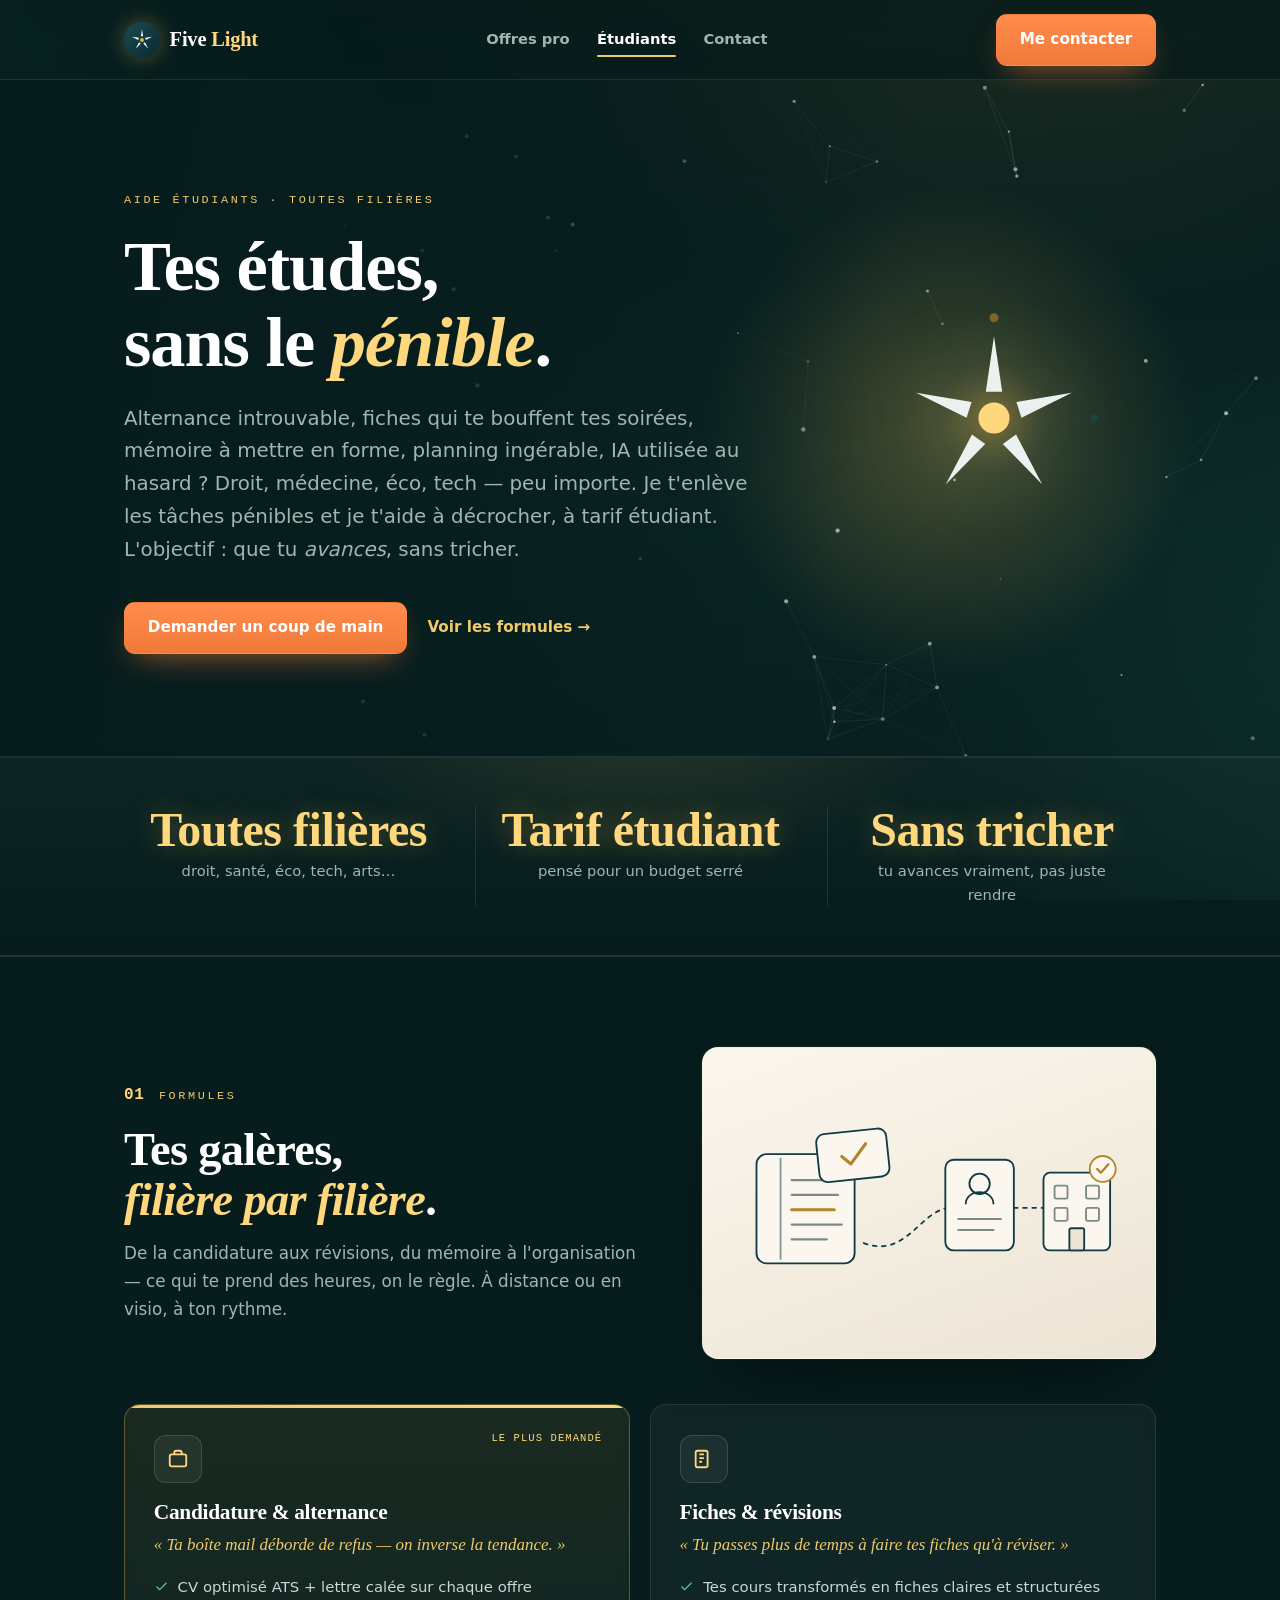
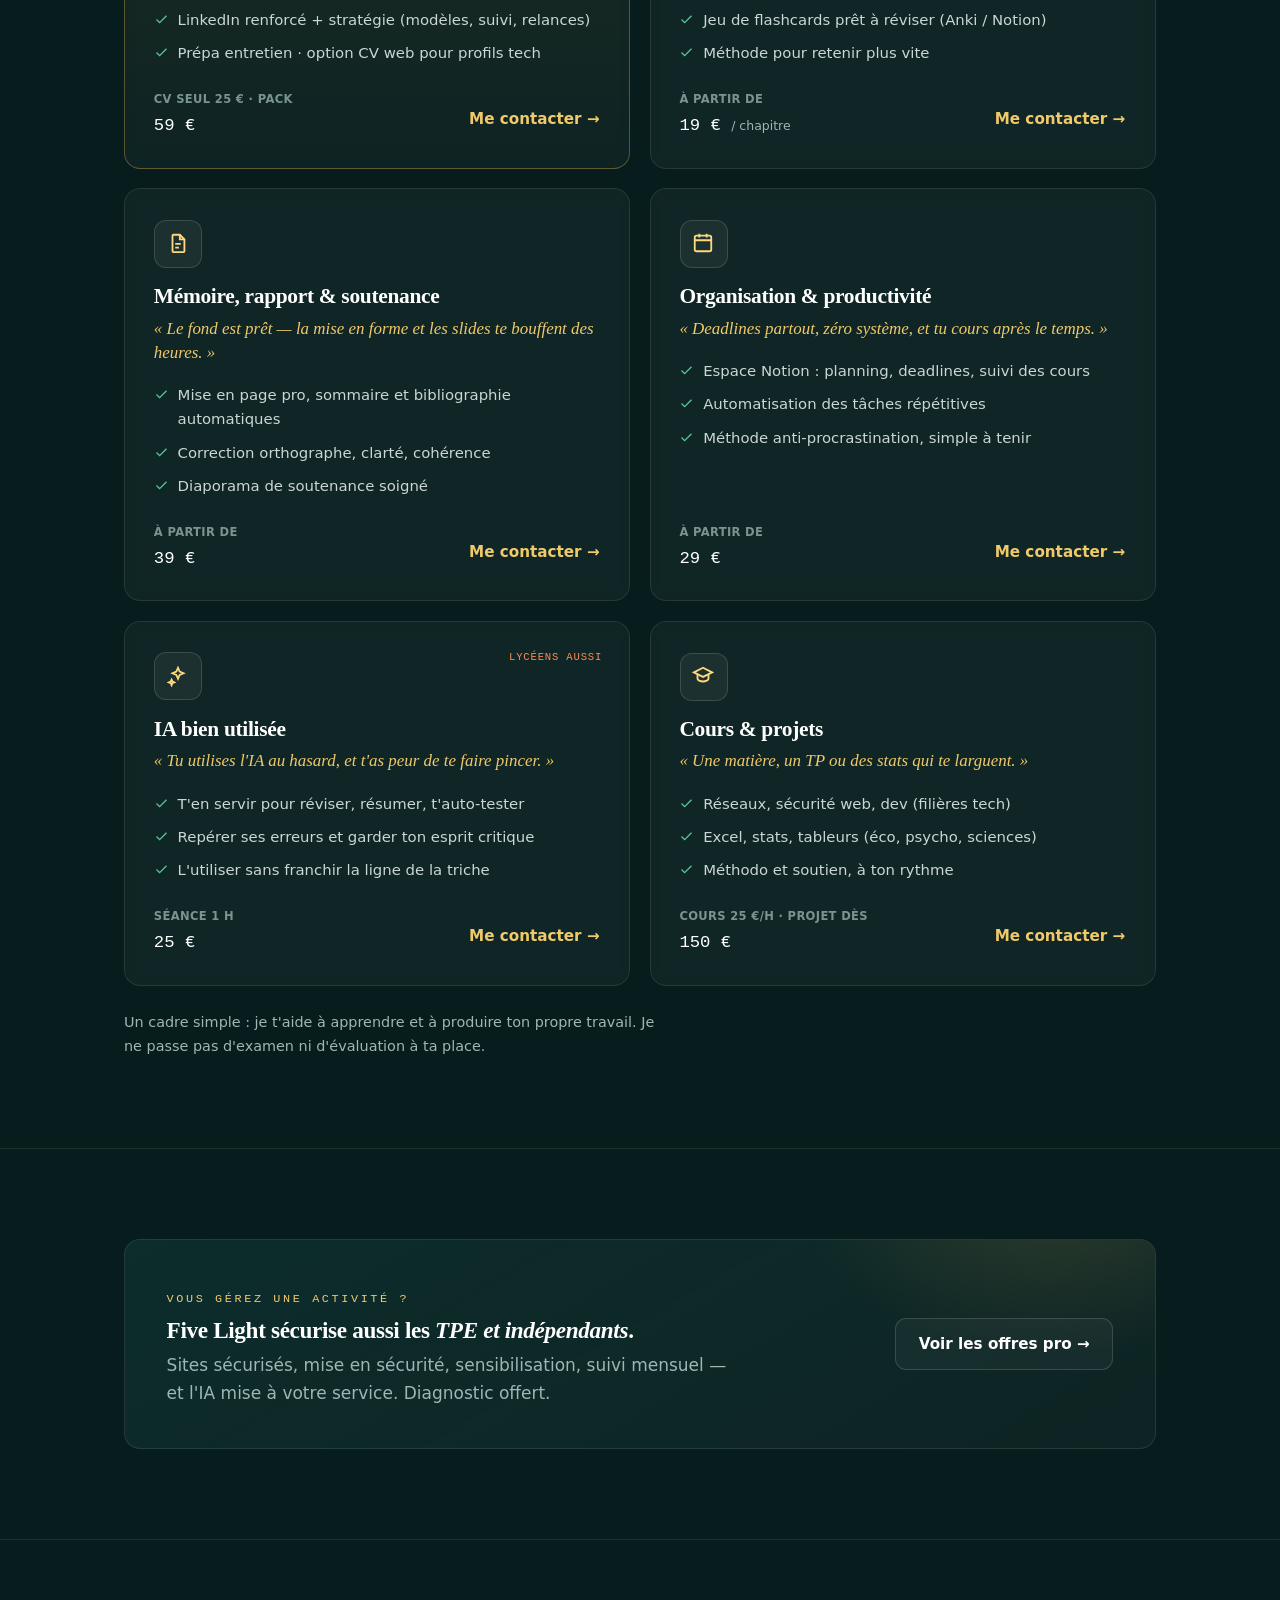
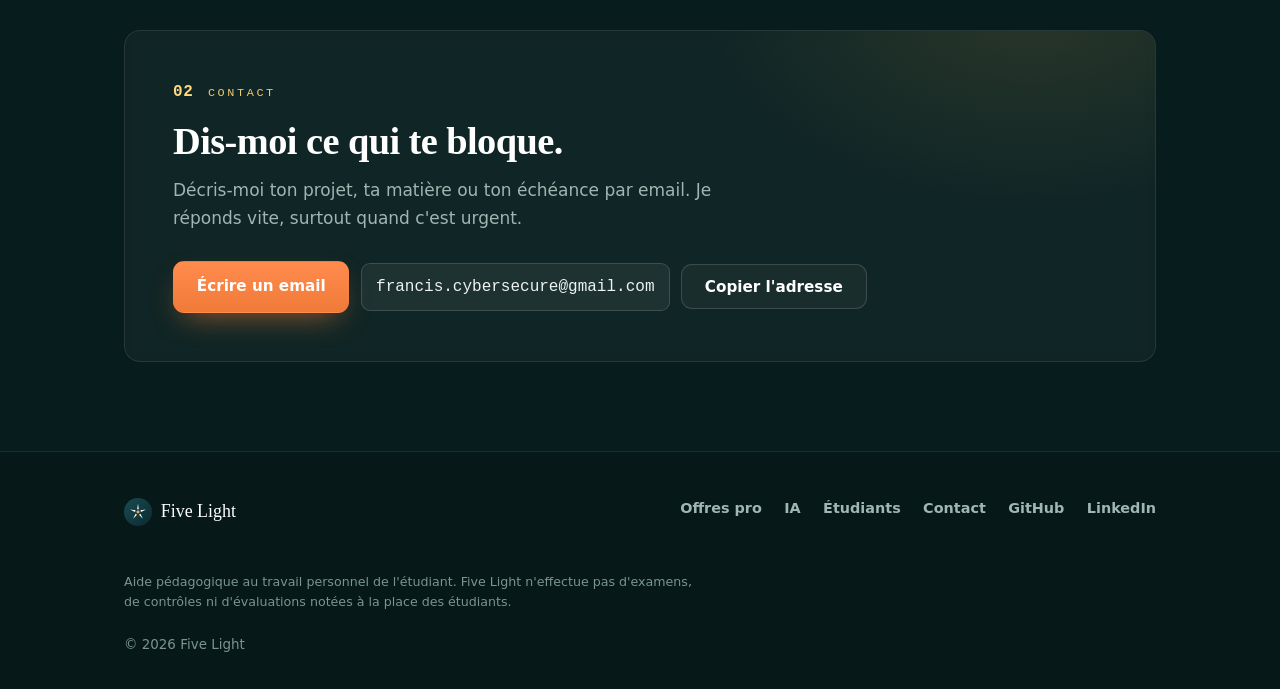
==== commit e0bba7a0: "Add files via upload" ====
--- a/etudiants.html
+++ b/etudiants.html
@@ -333,37 +333,54 @@
 
   var cv=document.getElementById('heroNet'); if(!cv) return;
   var hero=cv.closest('.hero'), ctx=cv.getContext('2d');
-  var W,H,DPR,nodes=[],mouse={x:-999,y:-999,on:false};
+  var W,H,DPR,nodes=[],shoot=[],T=0,nextShoot=90,mouse={x:-999,y:-999,on:false};
   var SAR='179,205,200', GOLD='231,184,78';
   function size(){
     DPR=Math.min(window.devicePixelRatio||1,2);
     W=hero.clientWidth; H=hero.clientHeight;
     cv.width=W*DPR; cv.height=H*DPR; cv.style.width=W+'px'; cv.style.height=H+'px';
     ctx.setTransform(DPR,0,0,DPR,0,0);
-    var n=Math.round(Math.min(56, Math.max(22, W*H/24000)));
+    var n=Math.round(Math.min(120, Math.max(44, W*H/13000)));
     nodes=[];
-    for(var i=0;i<n;i++) nodes.push({x:Math.random()*W,y:Math.random()*H,vx:(Math.random()-.5)*.14,vy:(Math.random()-.5)*.14});
+    for(var i=0;i<n;i++) nodes.push({x:Math.random()*W,y:Math.random()*H,vx:(Math.random()-.5)*.14,vy:(Math.random()-.5)*.14,
+      r:.7+Math.random()*1.5, ph:Math.random()*6.283, tw:.012+Math.random()*.03});
   }
   size(); window.addEventListener('resize',size);
   hero.addEventListener('mousemove',function(e){var r=hero.getBoundingClientRect();mouse.x=e.clientX-r.left;mouse.y=e.clientY-r.top;mouse.on=true;});
   hero.addEventListener('mouseleave',function(){mouse.on=false;});
-  var D=125;
+  var D=140;
+  function spawnShoot(){
+    var fromLeft=Math.random()<.5, y=Math.random()*H*.55;
+    var ang=(fromLeft?1:-1)*(0.28+Math.random()*0.12), sp=5.5+Math.random()*3.5;
+    shoot.push({x:fromLeft?-40:W+40, y:y, vx:(fromLeft?1:-1)*Math.cos(ang)*sp, vy:Math.sin(ang)*sp+2.2, life:1});
+  }
   function frame(){
+    T++;
     ctx.clearRect(0,0,W,H);
+    for(var i=0;i<nodes.length;i++)for(var j=i+1;j<nodes.length;j++){
+      var a=nodes[i],b=nodes[j],dx=a.x-b.x,dy=a.y-b.y,d=Math.hypot(dx,dy);
+      if(d<D){ctx.strokeStyle='rgba('+SAR+','+(.14*(1-d/D))+')';ctx.lineWidth=1;ctx.beginPath();ctx.moveTo(a.x,a.y);ctx.lineTo(b.x,b.y);ctx.stroke();}
+    }
     for(var i=0;i<nodes.length;i++){var p=nodes[i];
-      if(!reduce){p.x+=p.vx;p.y+=p.vy;}
+      if(!reduce){p.x+=p.vx;p.y+=p.vy;p.ph+=p.tw;}
       if(p.x<0||p.x>W)p.vx*=-1; if(p.y<0||p.y>H)p.vy*=-1;
       if(mouse.on){var dx=mouse.x-p.x,dy=mouse.y-p.y,d=Math.hypot(dx,dy);if(d<170&&d>0){p.vx+=dx/d*.006;p.vy+=dy/d*.006;}}
       p.vx*=.995;p.vy*=.995;
-      ctx.beginPath();ctx.arc(p.x,p.y,1.5,0,6.283);ctx.fillStyle='rgba('+SAR+',.6)';ctx.fill();
-    }
-    for(var i=0;i<nodes.length;i++)for(var j=i+1;j<nodes.length;j++){
-      var a=nodes[i],b=nodes[j],dx=a.x-b.x,dy=a.y-b.y,d=Math.hypot(dx,dy);
-      if(d<D){ctx.strokeStyle='rgba('+SAR+','+(.12*(1-d/D))+')';ctx.lineWidth=1;ctx.beginPath();ctx.moveTo(a.x,a.y);ctx.lineTo(b.x,b.y);ctx.stroke();}
+      var tw=.35+.5*(0.5+0.5*Math.sin(p.ph));
+      ctx.beginPath();ctx.arc(p.x,p.y,p.r,0,6.283);ctx.fillStyle='rgba('+SAR+','+tw.toFixed(3)+')';ctx.fill();
     }
     if(mouse.on){for(var i=0;i<nodes.length;i++){var p=nodes[i],dx=mouse.x-p.x,dy=mouse.y-p.y,d=Math.hypot(dx,dy);
-      if(d<175){ctx.strokeStyle='rgba('+GOLD+','+(.5*(1-d/175))+')';ctx.lineWidth=1;ctx.beginPath();ctx.moveTo(p.x,p.y);ctx.lineTo(mouse.x,mouse.y);ctx.stroke();}}
-      ctx.beginPath();ctx.arc(mouse.x,mouse.y,3,0,6.283);ctx.fillStyle='rgba('+GOLD+',.8)';ctx.fill();
+      if(d<185){ctx.strokeStyle='rgba('+GOLD+','+(.55*(1-d/185))+')';ctx.lineWidth=1;ctx.beginPath();ctx.moveTo(p.x,p.y);ctx.lineTo(mouse.x,mouse.y);ctx.stroke();}}
+      ctx.beginPath();ctx.arc(mouse.x,mouse.y,3,0,6.283);ctx.fillStyle='rgba('+GOLD+',.85)';ctx.fill();
+    }
+    if(!reduce){ if(--nextShoot<=0){ spawnShoot(); nextShoot=140+Math.floor(Math.random()*260); } }
+    for(var i=shoot.length-1;i>=0;i--){var s=shoot[i];s.x+=s.vx;s.y+=s.vy;s.life-=.012;
+      if(s.life<=0||s.y>H+60){shoot.splice(i,1);continue;}
+      var tx=s.x-s.vx*7, ty=s.y-s.vy*7;
+      var g=ctx.createLinearGradient(tx,ty,s.x,s.y);
+      g.addColorStop(0,'rgba('+GOLD+',0)');g.addColorStop(1,'rgba('+GOLD+','+(.9*s.life).toFixed(3)+')');
+      ctx.strokeStyle=g;ctx.lineWidth=2;ctx.beginPath();ctx.moveTo(tx,ty);ctx.lineTo(s.x,s.y);ctx.stroke();
+      ctx.beginPath();ctx.arc(s.x,s.y,1.6,0,6.283);ctx.fillStyle='rgba(255,236,196,'+s.life.toFixed(3)+')';ctx.fill();
     }
     if(!reduce) requestAnimationFrame(frame);
   }
--- a/styles.css
+++ b/styles.css
@@ -104,6 +104,8 @@
 @media(max-width:860px){.hero-logo{display:none}}
 .hero-logo .hl-ray{fill:#eaf1ee}
 .hero-logo .hl-core{fill:var(--gold-bright)}
+.js .hero-logo svg{animation:floaty 6.5s ease-in-out infinite}
+@keyframes floaty{0%,100%{transform:translateY(0)}50%{transform:translateY(-12px)}}
 .hl-orbit{transform-origin:32px 32px;transform-box:fill-box;opacity:.6}
 .js .hl-halo{opacity:0;animation:halo-in 1s ease .15s forwards}
 @keyframes halo-in{to{opacity:1}}
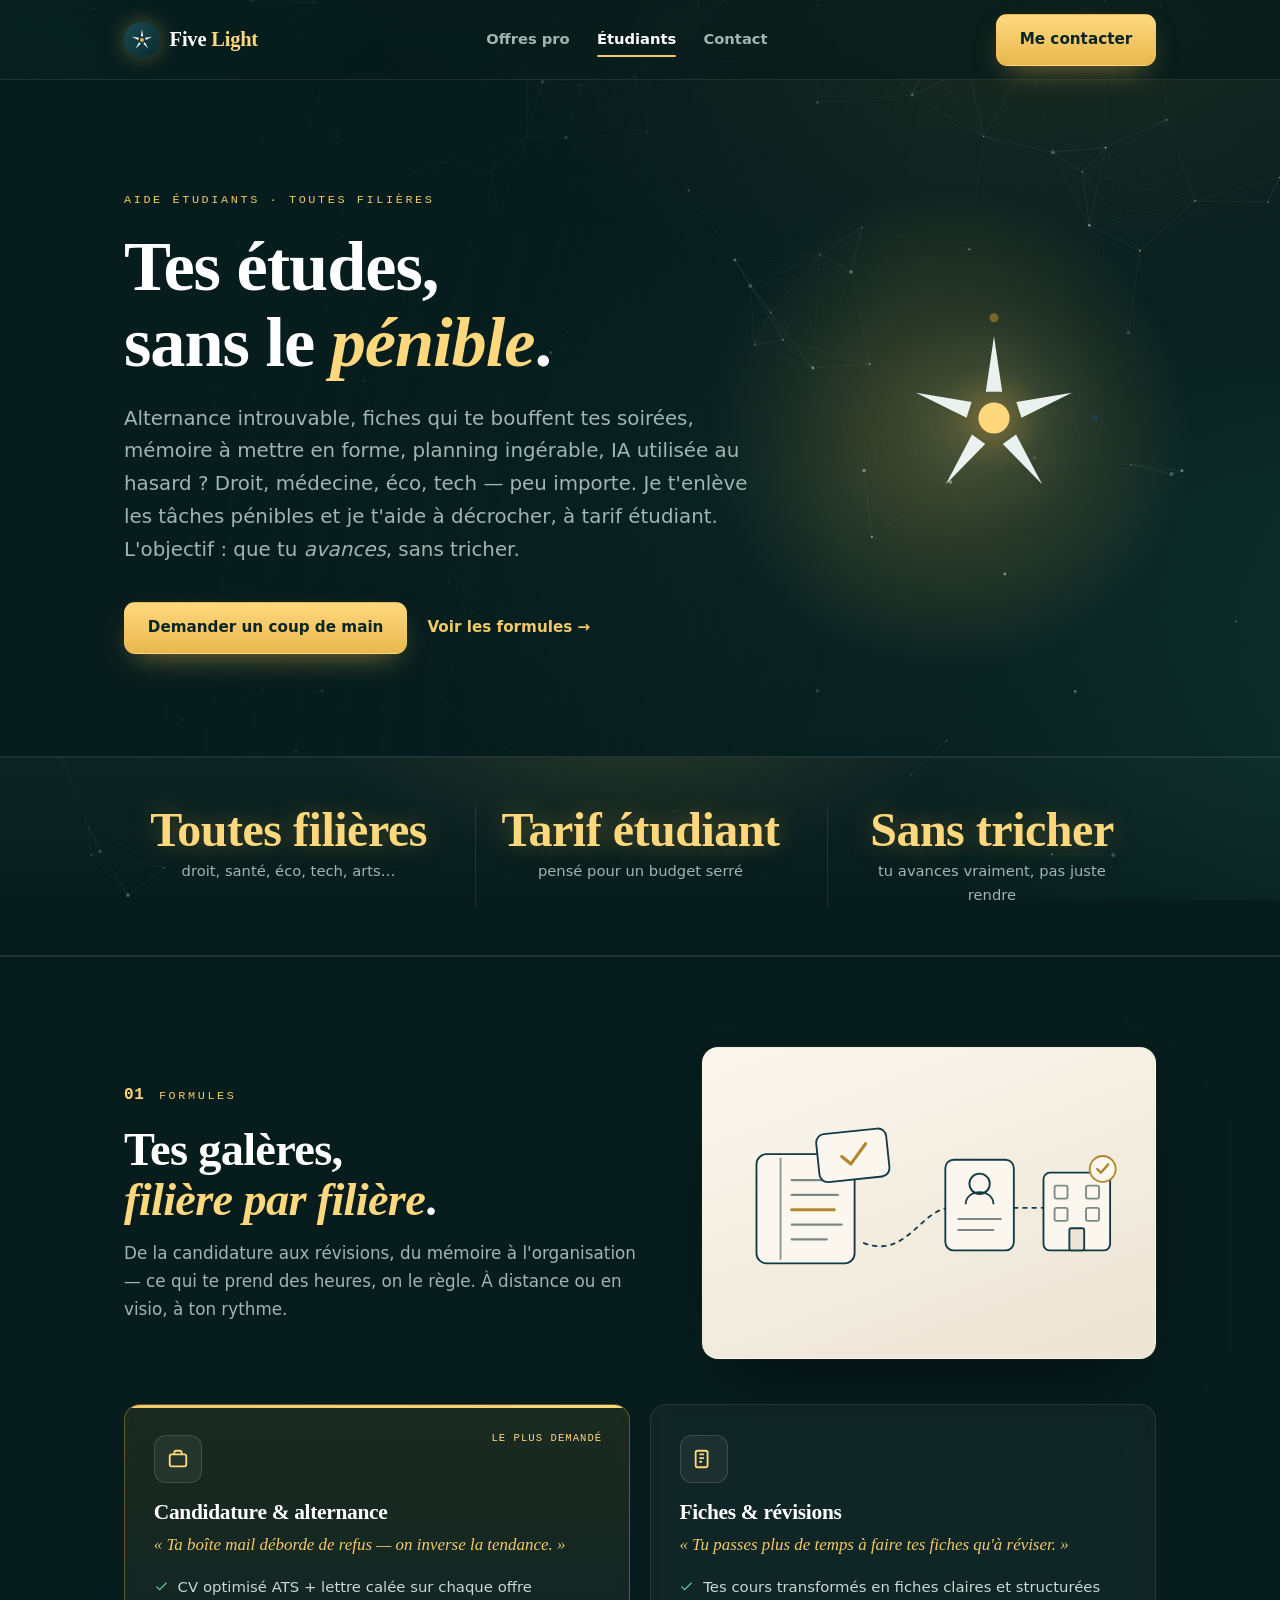
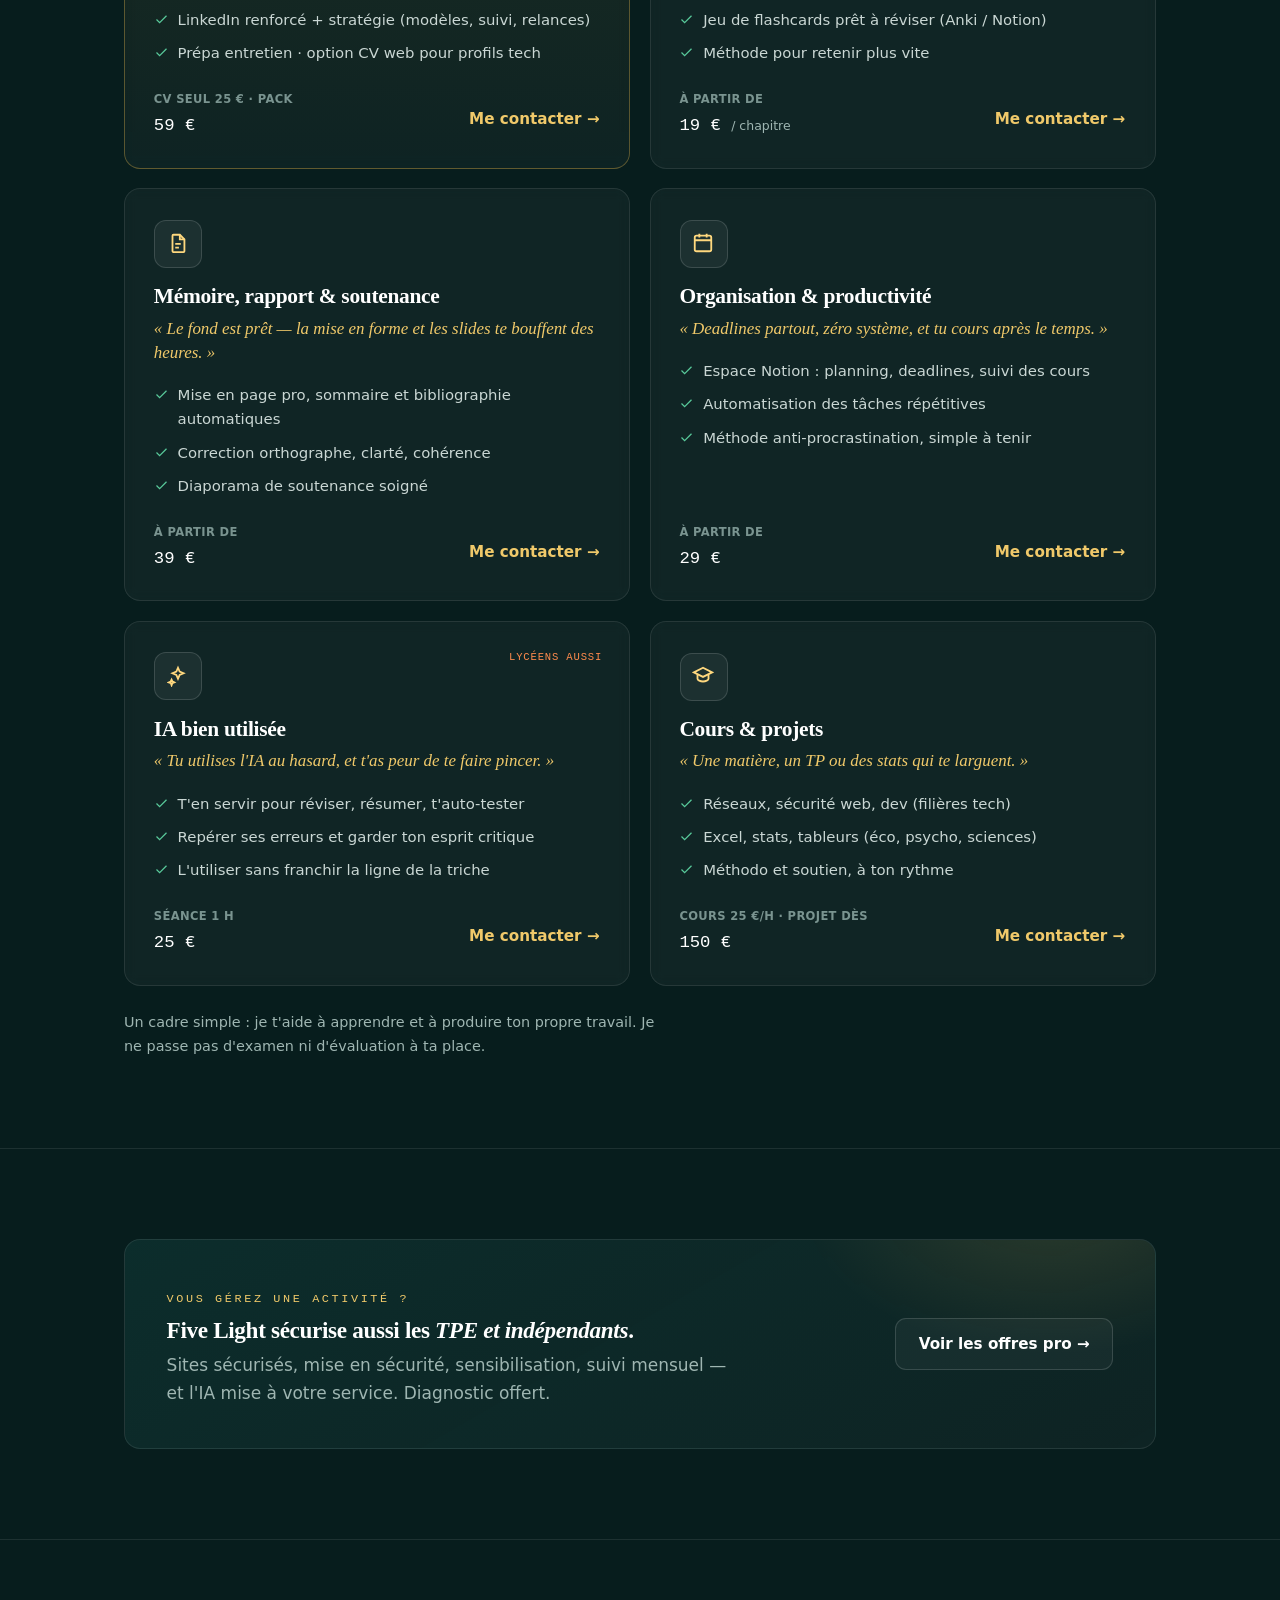
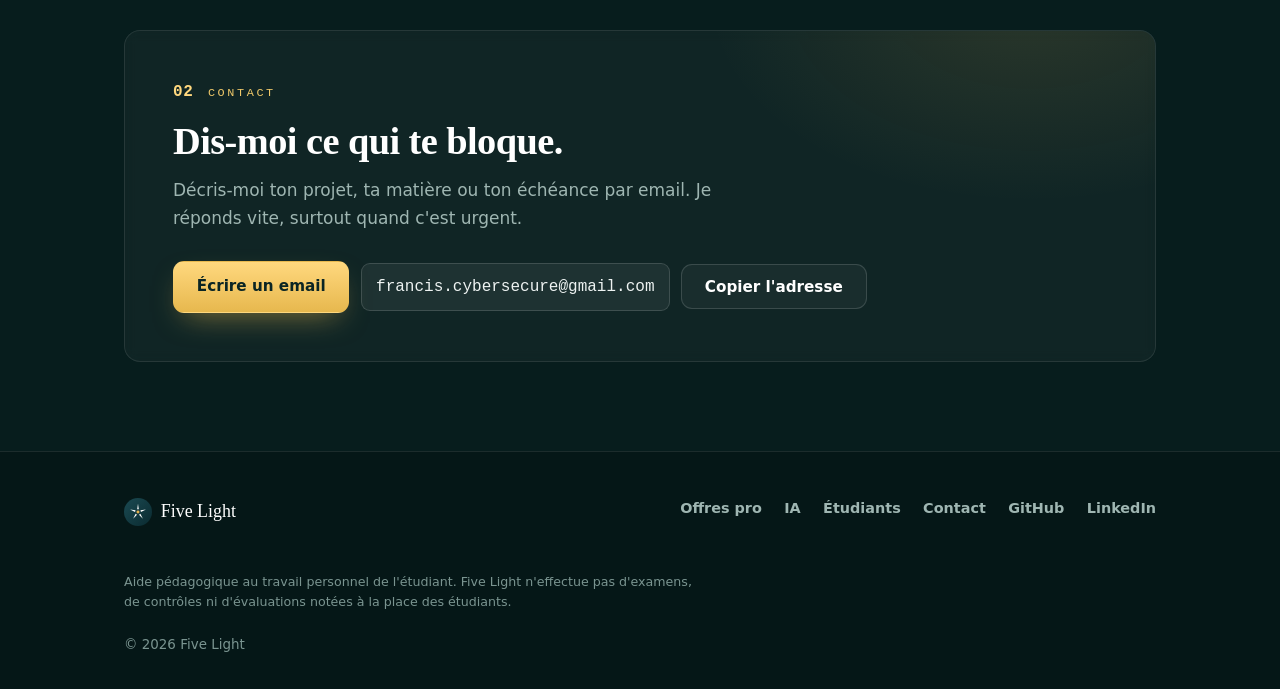
==== commit ed996132: "Add files via upload" ====
--- a/etudiants.html
+++ b/etudiants.html
@@ -22,6 +22,7 @@
 <script>document.documentElement.classList.add('js');</script>
 </head>
 <body>
+<canvas id="stars" aria-hidden="true"></canvas>
 <a class="skip" href="#top">Aller au contenu</a>
 
 <header class="site">
@@ -44,7 +45,6 @@
 <main id="top">
 
   <section class="hero" aria-labelledby="h-hero">
-    <canvas class="hero-net" id="heroNet" aria-hidden="true"></canvas>
     <div class="hero-calm" aria-hidden="true"></div>
     <div class="wrap hero-grid">
       <div>
@@ -331,56 +331,69 @@
     });
   }
 
-  var cv=document.getElementById('heroNet'); if(!cv) return;
-  var hero=cv.closest('.hero'), ctx=cv.getContext('2d');
-  var W,H,DPR,nodes=[],shoot=[],T=0,nextShoot=90,mouse={x:-999,y:-999,on:false};
+  var cv=document.getElementById('stars'); if(!cv) return;
+  var ctx=cv.getContext('2d');
+  var W,H,DPR,nodes=[],shoot=[],nextShoot=110,scrollF=1,mouse={x:-999,y:-999,on:false};
   var SAR='179,205,200', GOLD='231,184,78';
   function size(){
     DPR=Math.min(window.devicePixelRatio||1,2);
-    W=hero.clientWidth; H=hero.clientHeight;
+    W=window.innerWidth; H=window.innerHeight;
     cv.width=W*DPR; cv.height=H*DPR; cv.style.width=W+'px'; cv.style.height=H+'px';
     ctx.setTransform(DPR,0,0,DPR,0,0);
-    var n=Math.round(Math.min(120, Math.max(44, W*H/13000)));
+    var n=Math.round(Math.min(170, Math.max(70, W*H/8200)));
     nodes=[];
-    for(var i=0;i<n;i++) nodes.push({x:Math.random()*W,y:Math.random()*H,vx:(Math.random()-.5)*.14,vy:(Math.random()-.5)*.14,
-      r:.7+Math.random()*1.5, ph:Math.random()*6.283, tw:.012+Math.random()*.03});
+    for(var i=0;i<n;i++){
+      var y=Math.pow(Math.random(),1.7)*H;
+      nodes.push({x:Math.random()*W,y:y,vx:(Math.random()-.5)*.12,vy:(Math.random()-.5)*.12,
+        r:.6+Math.random()*1.5, ph:Math.random()*6.283, tw:.01+Math.random()*.03});
+    }
   }
   size(); window.addEventListener('resize',size);
-  hero.addEventListener('mousemove',function(e){var r=hero.getBoundingClientRect();mouse.x=e.clientX-r.left;mouse.y=e.clientY-r.top;mouse.on=true;});
-  hero.addEventListener('mouseleave',function(){mouse.on=false;});
-  var D=140;
+  window.addEventListener('mousemove',function(e){mouse.x=e.clientX;mouse.y=e.clientY;mouse.on=true;});
+  window.addEventListener('blur',function(){mouse.on=false;});
+  document.addEventListener('mouseleave',function(){mouse.on=false;});
+  window.addEventListener('scroll',function(){
+    var max=Math.max(1,(document.documentElement.scrollHeight||document.body.scrollHeight)-H);
+    scrollF=1-0.62*Math.min(1,(window.scrollY||window.pageYOffset||0)/max);
+  },{passive:true});
+  var D=150;
   function spawnShoot(){
-    var fromLeft=Math.random()<.5, y=Math.random()*H*.55;
-    var ang=(fromLeft?1:-1)*(0.28+Math.random()*0.12), sp=5.5+Math.random()*3.5;
+    var fromLeft=Math.random()<.5, y=Math.random()*H*.5;
+    var ang=(fromLeft?1:-1)*(0.26+Math.random()*0.12), sp=6+Math.random()*4;
     shoot.push({x:fromLeft?-40:W+40, y:y, vx:(fromLeft?1:-1)*Math.cos(ang)*sp, vy:Math.sin(ang)*sp+2.2, life:1});
   }
   function frame(){
-    T++;
     ctx.clearRect(0,0,W,H);
     for(var i=0;i<nodes.length;i++)for(var j=i+1;j<nodes.length;j++){
       var a=nodes[i],b=nodes[j],dx=a.x-b.x,dy=a.y-b.y,d=Math.hypot(dx,dy);
-      if(d<D){ctx.strokeStyle='rgba('+SAR+','+(.14*(1-d/D))+')';ctx.lineWidth=1;ctx.beginPath();ctx.moveTo(a.x,a.y);ctx.lineTo(b.x,b.y);ctx.stroke();}
+      if(d<D){var vf=1-0.5*(((a.y+b.y)/2)/H);var al=.15*(1-d/D)*vf*scrollF;
+        if(al>.004){ctx.strokeStyle='rgba('+SAR+','+al.toFixed(3)+')';ctx.lineWidth=1;ctx.beginPath();ctx.moveTo(a.x,a.y);ctx.lineTo(b.x,b.y);ctx.stroke();}}
     }
     for(var i=0;i<nodes.length;i++){var p=nodes[i];
       if(!reduce){p.x+=p.vx;p.y+=p.vy;p.ph+=p.tw;}
       if(p.x<0||p.x>W)p.vx*=-1; if(p.y<0||p.y>H)p.vy*=-1;
-      if(mouse.on){var dx=mouse.x-p.x,dy=mouse.y-p.y,d=Math.hypot(dx,dy);if(d<170&&d>0){p.vx+=dx/d*.006;p.vy+=dy/d*.006;}}
-      p.vx*=.995;p.vy*=.995;
-      var tw=.35+.5*(0.5+0.5*Math.sin(p.ph));
+      if(mouse.on){var dx=mouse.x-p.x,dy=mouse.y-p.y,d=Math.hypot(dx,dy);if(d<170&&d>0){p.vx+=dx/d*.005;p.vy+=dy/d*.005;}}
+      p.vx*=.994;p.vy*=.994;
+      var vf=1-0.5*(p.y/H), tw=(.3+.55*(0.5+0.5*Math.sin(p.ph)))*vf*scrollF;
       ctx.beginPath();ctx.arc(p.x,p.y,p.r,0,6.283);ctx.fillStyle='rgba('+SAR+','+tw.toFixed(3)+')';ctx.fill();
     }
-    if(mouse.on){for(var i=0;i<nodes.length;i++){var p=nodes[i],dx=mouse.x-p.x,dy=mouse.y-p.y,d=Math.hypot(dx,dy);
-      if(d<185){ctx.strokeStyle='rgba('+GOLD+','+(.55*(1-d/185))+')';ctx.lineWidth=1;ctx.beginPath();ctx.moveTo(p.x,p.y);ctx.lineTo(mouse.x,mouse.y);ctx.stroke();}}
-      ctx.beginPath();ctx.arc(mouse.x,mouse.y,3,0,6.283);ctx.fillStyle='rgba('+GOLD+',.85)';ctx.fill();
+    if(mouse.on){
+      for(var i=0;i<nodes.length;i++){var p=nodes[i],dx=mouse.x-p.x,dy=mouse.y-p.y,d=Math.hypot(dx,dy);
+        if(d<230){var a2=.55*(1-d/230);ctx.strokeStyle='rgba('+GOLD+','+a2.toFixed(3)+')';ctx.lineWidth=d<110?1.4:1;
+          ctx.beginPath();ctx.moveTo(p.x,p.y);ctx.lineTo(mouse.x,mouse.y);ctx.stroke();}}
+      var gg=ctx.createRadialGradient(mouse.x,mouse.y,0,mouse.x,mouse.y,46);
+      gg.addColorStop(0,'rgba('+GOLD+',.28)');gg.addColorStop(1,'rgba('+GOLD+',0)');
+      ctx.fillStyle=gg;ctx.beginPath();ctx.arc(mouse.x,mouse.y,46,0,6.283);ctx.fill();
+      ctx.beginPath();ctx.arc(mouse.x,mouse.y,3,0,6.283);ctx.fillStyle='rgba('+GOLD+',.9)';ctx.fill();
     }
-    if(!reduce){ if(--nextShoot<=0){ spawnShoot(); nextShoot=140+Math.floor(Math.random()*260); } }
+    if(!reduce){ if(--nextShoot<=0){ spawnShoot(); nextShoot=160+Math.floor(Math.random()*300); } }
     for(var i=shoot.length-1;i>=0;i--){var s=shoot[i];s.x+=s.vx;s.y+=s.vy;s.life-=.012;
       if(s.life<=0||s.y>H+60){shoot.splice(i,1);continue;}
       var tx=s.x-s.vx*7, ty=s.y-s.vy*7;
       var g=ctx.createLinearGradient(tx,ty,s.x,s.y);
-      g.addColorStop(0,'rgba('+GOLD+',0)');g.addColorStop(1,'rgba('+GOLD+','+(.9*s.life).toFixed(3)+')');
+      g.addColorStop(0,'rgba('+GOLD+',0)');g.addColorStop(1,'rgba('+GOLD+','+(.9*s.life*scrollF).toFixed(3)+')');
       ctx.strokeStyle=g;ctx.lineWidth=2;ctx.beginPath();ctx.moveTo(tx,ty);ctx.lineTo(s.x,s.y);ctx.stroke();
-      ctx.beginPath();ctx.arc(s.x,s.y,1.6,0,6.283);ctx.fillStyle='rgba(255,236,196,'+s.life.toFixed(3)+')';ctx.fill();
+      ctx.beginPath();ctx.arc(s.x,s.y,1.6,0,6.283);ctx.fillStyle='rgba(255,236,196,'+(s.life*scrollF).toFixed(3)+')';ctx.fill();
     }
     if(!reduce) requestAnimationFrame(frame);
   }
--- a/styles.css
+++ b/styles.css
@@ -32,6 +32,11 @@
     linear-gradient(180deg,#061b1b 0%, #0a2524 55%, #071d1d 100%);
   background-attachment:fixed;background-color:#071d1d}
 img{max-width:100%;display:block}
+
+/* Constellation plein-site : canvas fixe derrière tout le contenu */
+#stars{position:fixed;inset:0;width:100%;height:100%;z-index:0;pointer-events:none}
+main{position:relative;z-index:1}
+footer.site{position:relative;z-index:1}
 a{color:var(--gold-soft)}
 h1,h2,h3,h4{font-family:var(--serif);font-weight:600;line-height:1.08;letter-spacing:-.015em;margin:0;color:#fff;text-wrap:balance}
 h1 em,h2 em,.it{font-style:italic;color:var(--gold-bright)}
@@ -51,9 +56,10 @@
 .btn{display:inline-flex;align-items:center;gap:.5em;font-family:var(--sans);font-weight:700;font-size:.95rem;
   padding:.82em 1.5em;border-radius:11px;border:1px solid transparent;cursor:pointer;text-decoration:none;
   transition:background .2s, color .2s, border-color .2s, transform .15s, box-shadow .25s}
-.btn-primary{background:linear-gradient(180deg,var(--accent-soft),var(--accent));color:#fff;
-  box-shadow:0 12px 30px -12px rgba(240,122,56,.7)}
-.btn-primary:hover{transform:translateY(-1px);box-shadow:0 18px 38px -12px rgba(240,122,56,.9)}
+.btn-primary{background:linear-gradient(180deg,var(--gold-bright),var(--gold));color:#0a2524;
+  box-shadow:0 12px 30px -12px rgba(231,184,78,.6)}
+.btn-primary:hover{transform:translateY(-1px);background:linear-gradient(180deg,#ffe29a,#edc059);
+  box-shadow:0 18px 42px -12px rgba(231,184,78,.9)}
 .btn-ghost{background:rgba(255,255,255,.04);color:#fff;border-color:var(--line-2)}
 .btn-ghost:hover{border-color:var(--gold-soft);color:var(--gold-bright)}
 .btn-link{background:none;color:var(--gold-soft);padding:.5em 0;font-weight:700}
@@ -198,13 +204,26 @@
 .tag{position:absolute;top:1.7rem;right:1.7rem;font-size:.66rem;font-family:var(--mono);letter-spacing:.08em;text-transform:uppercase;color:var(--accent-soft)}
 
 /* ---------- Approche ---------- */
-.steps{display:grid;grid-template-columns:repeat(4,1fr);gap:0}
+.steps{display:grid;grid-template-columns:repeat(4,1fr);gap:0;position:relative;overflow:hidden;border-radius:4px}
 @media(max-width:760px){.steps{grid-template-columns:repeat(2,1fr)}}
 @media(max-width:460px){.steps{grid-template-columns:1fr}}
-.step{padding:1.7rem 1.5rem;border:1px solid var(--line);margin:-0.5px;background:var(--glass);position:relative;overflow:hidden}
+/* faisceau lumineux qui balaie la rangée */
+.steps::before{content:"";position:absolute;top:0;left:-120px;width:120px;height:3px;z-index:3;pointer-events:none;
+  background:linear-gradient(90deg,transparent,var(--gold-bright),transparent);filter:blur(.3px)}
+.js .steps::before{animation:scan 6s linear infinite}
+@keyframes scan{0%{left:-120px}100%{left:100%}}
+.step{padding:1.8rem 1.5rem;border:1px solid var(--line);margin:-0.5px;background:var(--glass);position:relative;overflow:hidden;
+  transition:background .3s, border-color .3s, transform .2s}
 .step::after{content:"";position:absolute;left:0;top:0;height:3px;width:0;background:var(--gold-bright);transition:width .6s ease}
 .step.in::after{width:100%}
-.step .s-n{font-family:var(--serif);font-size:1.8rem;color:var(--gold-bright);line-height:1}
+.step::before{content:"";position:absolute;inset:0;z-index:0;opacity:0;transition:opacity .3s;
+  background:radial-gradient(240px circle at 50% 0%, rgba(231,184,78,.14), transparent 70%)}
+.step:hover{background:var(--glass-2);border-color:rgba(231,184,78,.32);z-index:2}
+.step:hover::before{opacity:1}
+.step > *{position:relative;z-index:1}
+.step .s-n{font-family:var(--serif);font-size:1.9rem;color:var(--gold-bright);line-height:1;
+  text-shadow:0 0 20px rgba(231,184,78,.4);transition:text-shadow .3s}
+.step:hover .s-n{text-shadow:0 0 28px rgba(231,184,78,.75)}
 .step h3{font-size:1.14rem;margin-top:.7rem;color:#fff}
 .step p{margin-top:.5rem;color:var(--muted);font-size:.93rem}
 
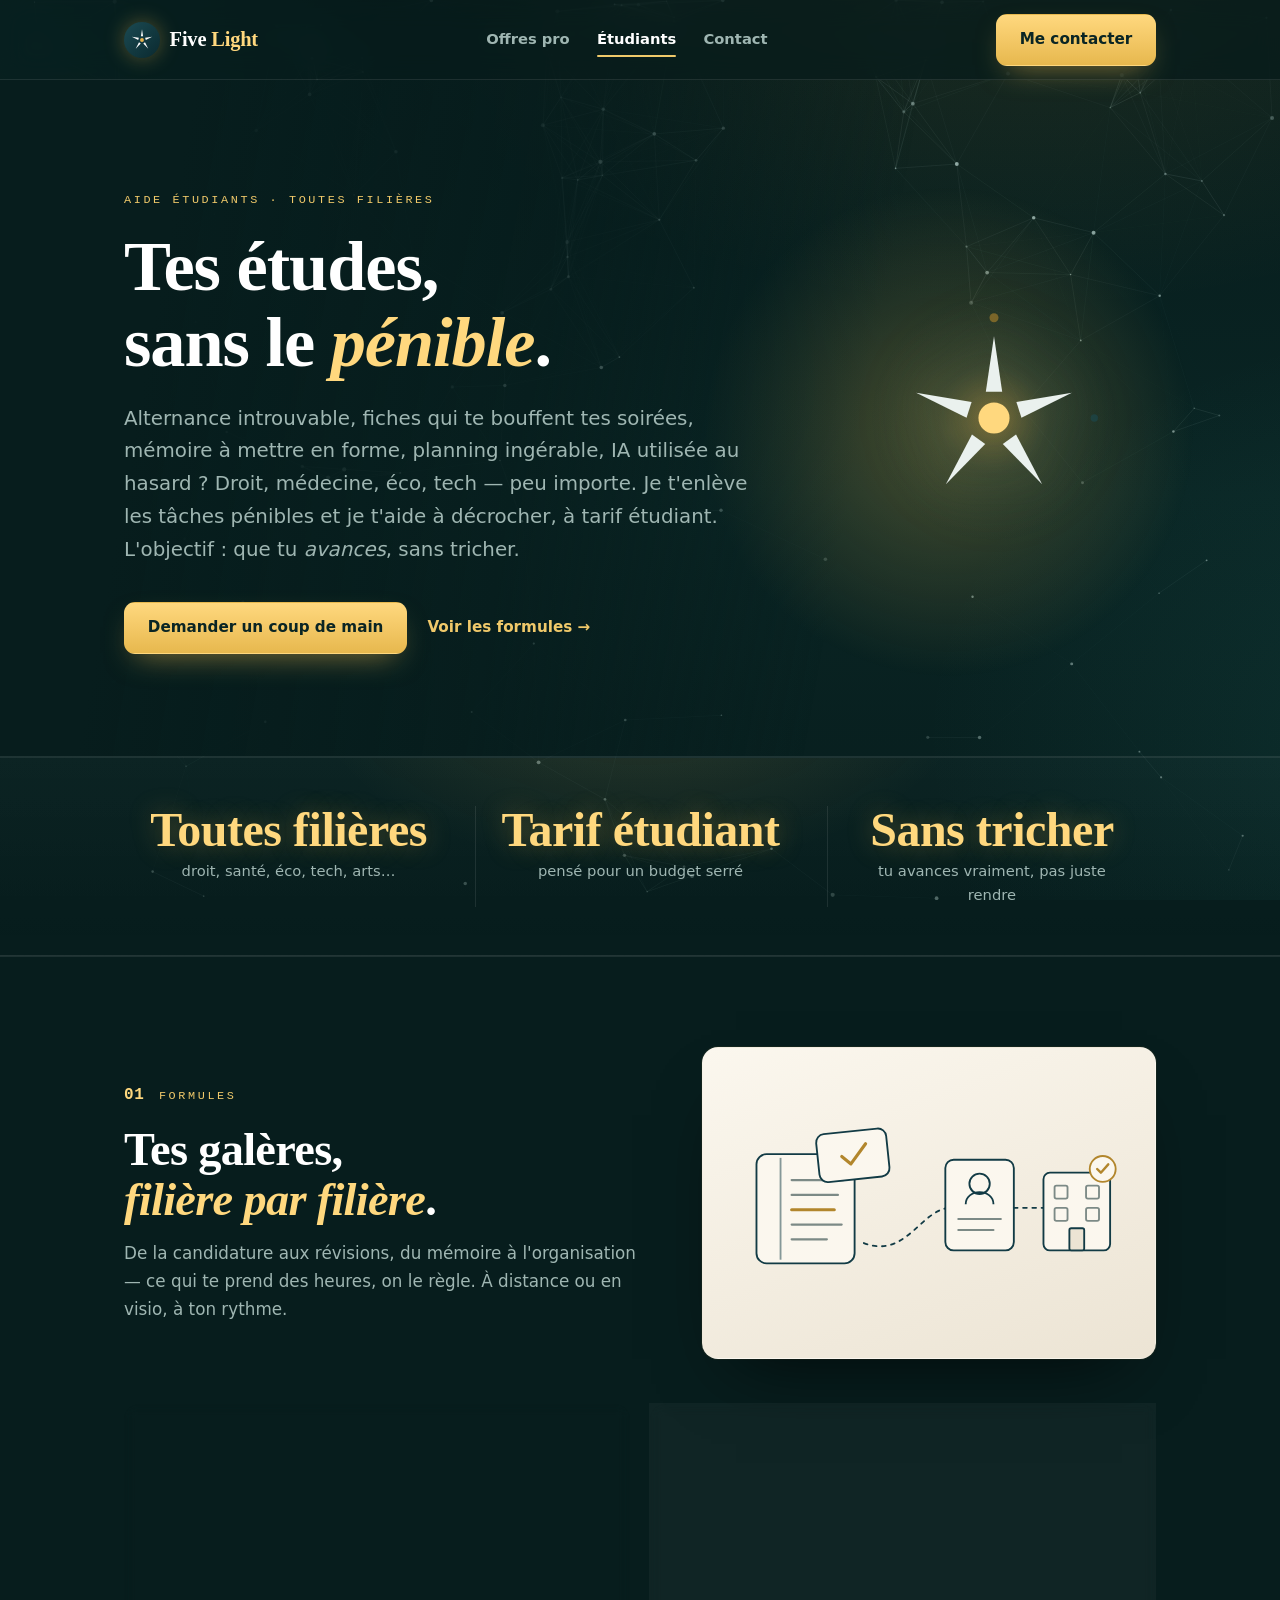
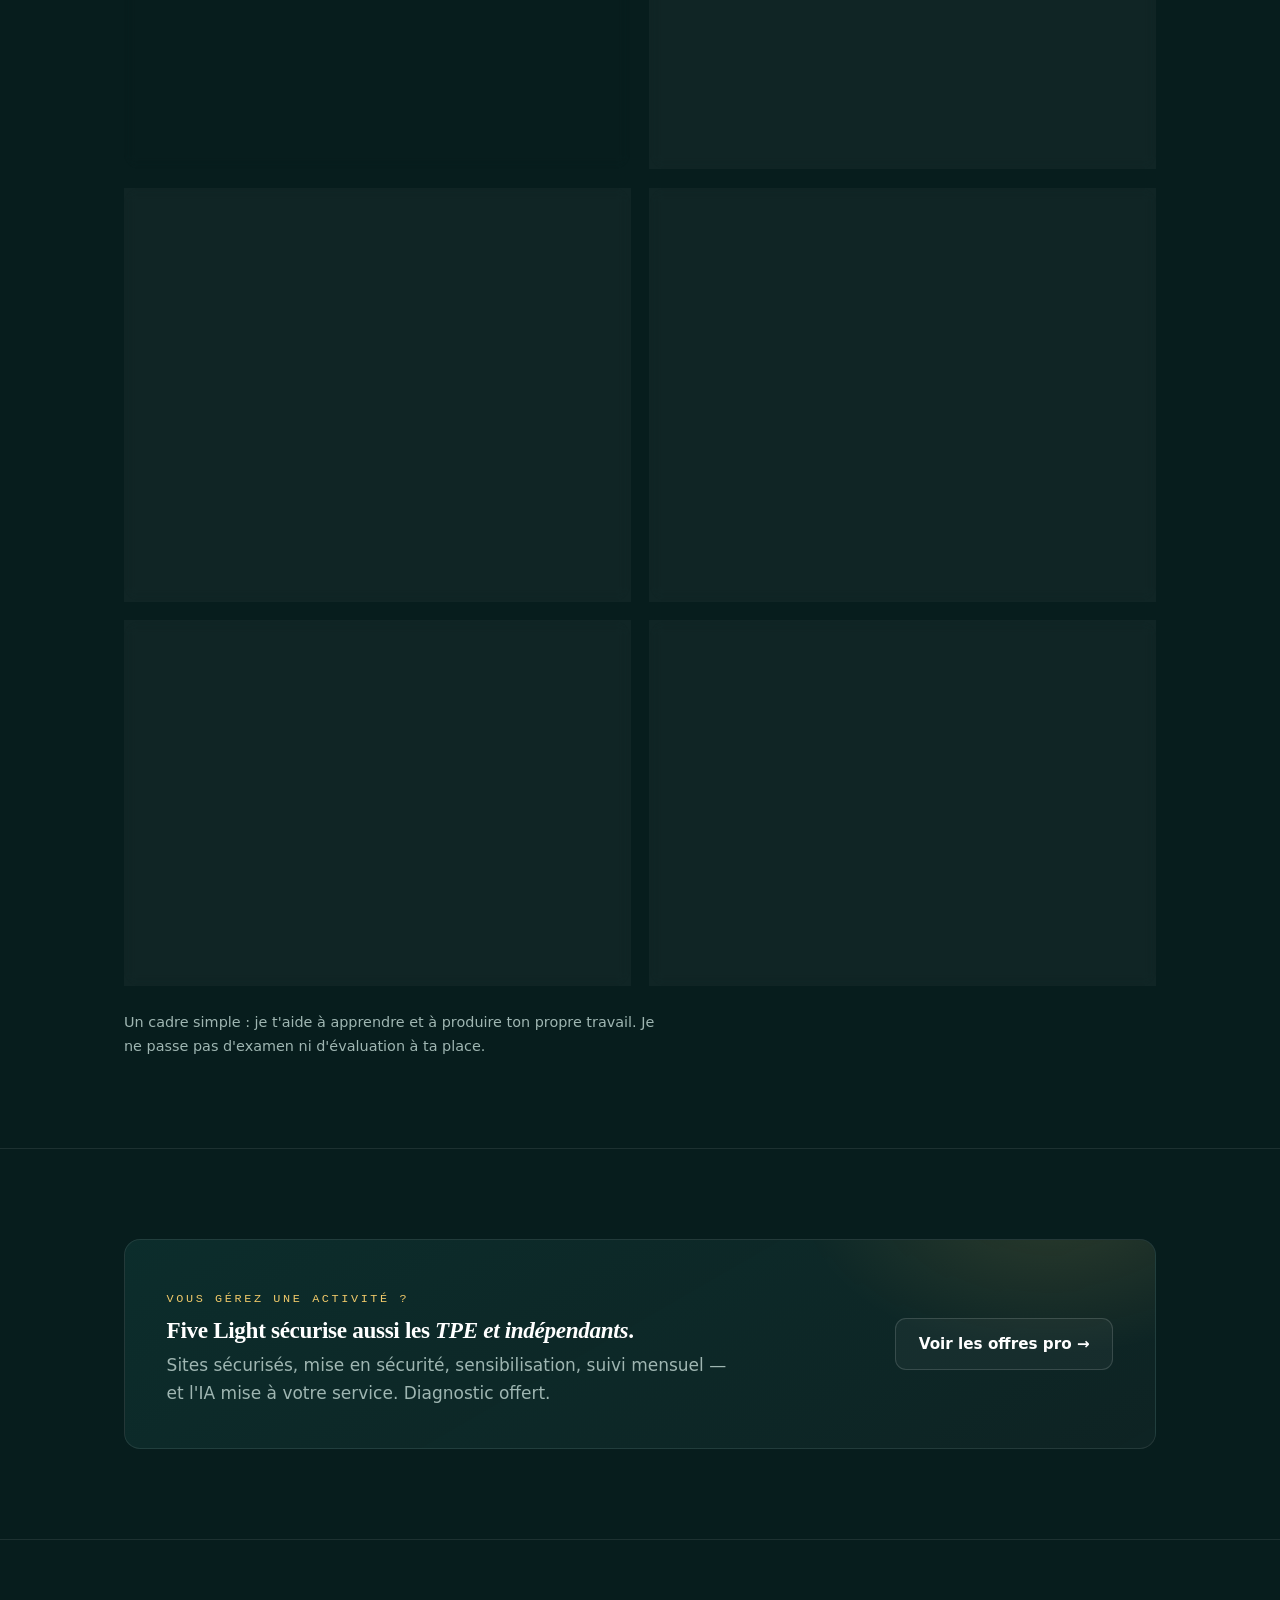
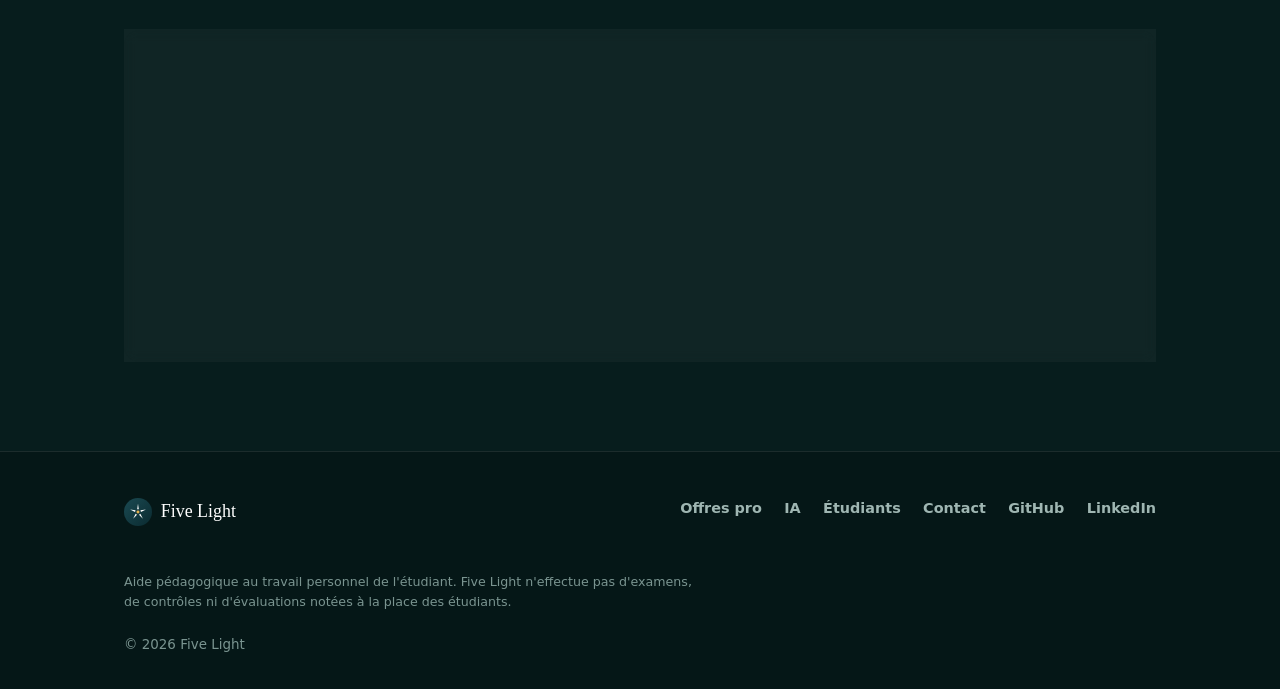
==== commit d6d18842: "Add files via upload" ====
--- a/etudiants.html
+++ b/etudiants.html
@@ -18,7 +18,7 @@
 <link rel="preconnect" href="https://fonts.googleapis.com">
 <link rel="preconnect" href="https://fonts.gstatic.com" crossorigin>
 <link rel="stylesheet" href="https://fonts.googleapis.com/css2?family=Spectral:ital,wght@0,500;0,600;0,700;1,500;1,600&family=Mulish:wght@400;500;600;700&family=IBM+Plex+Mono:wght@500&display=swap">
-<link rel="stylesheet" href="styles.css">
+<link rel="stylesheet" href="styles.css?v=6">
 <script>document.documentElement.classList.add('js');</script>
 </head>
 <body>
